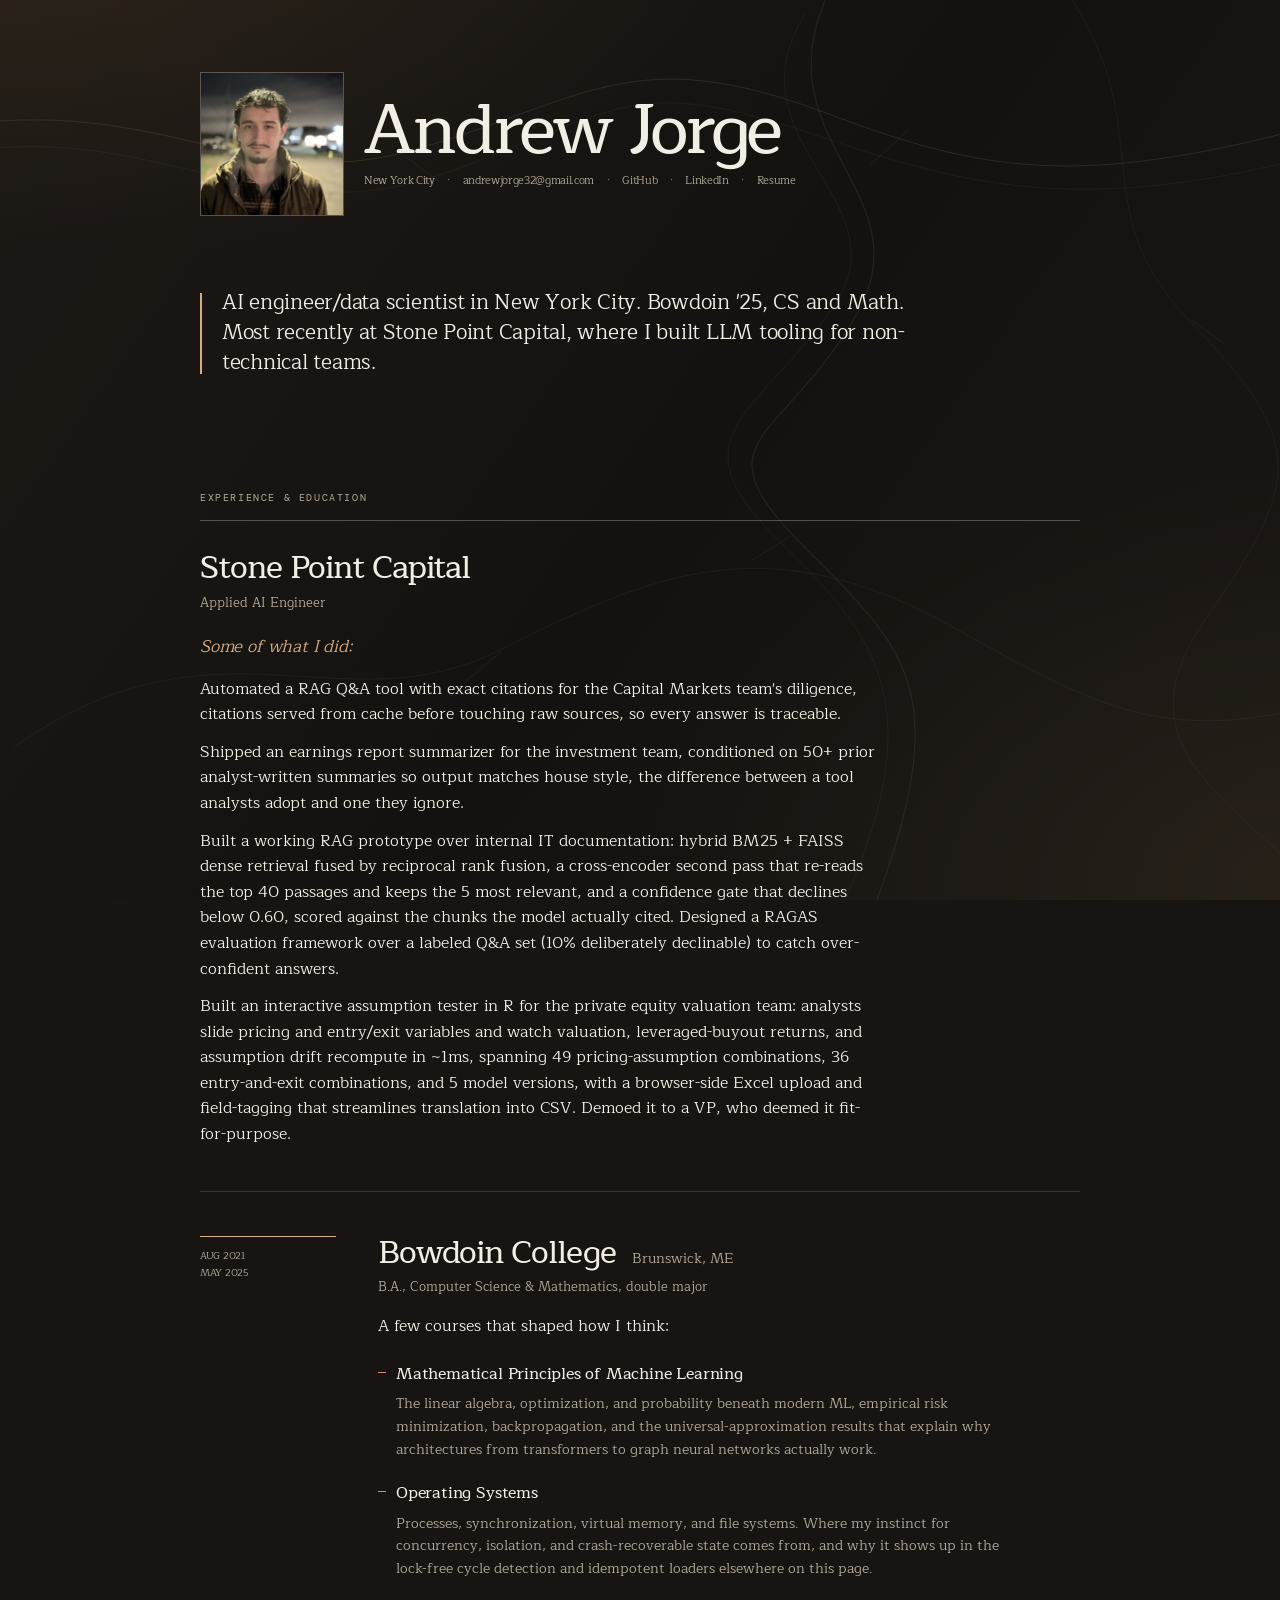
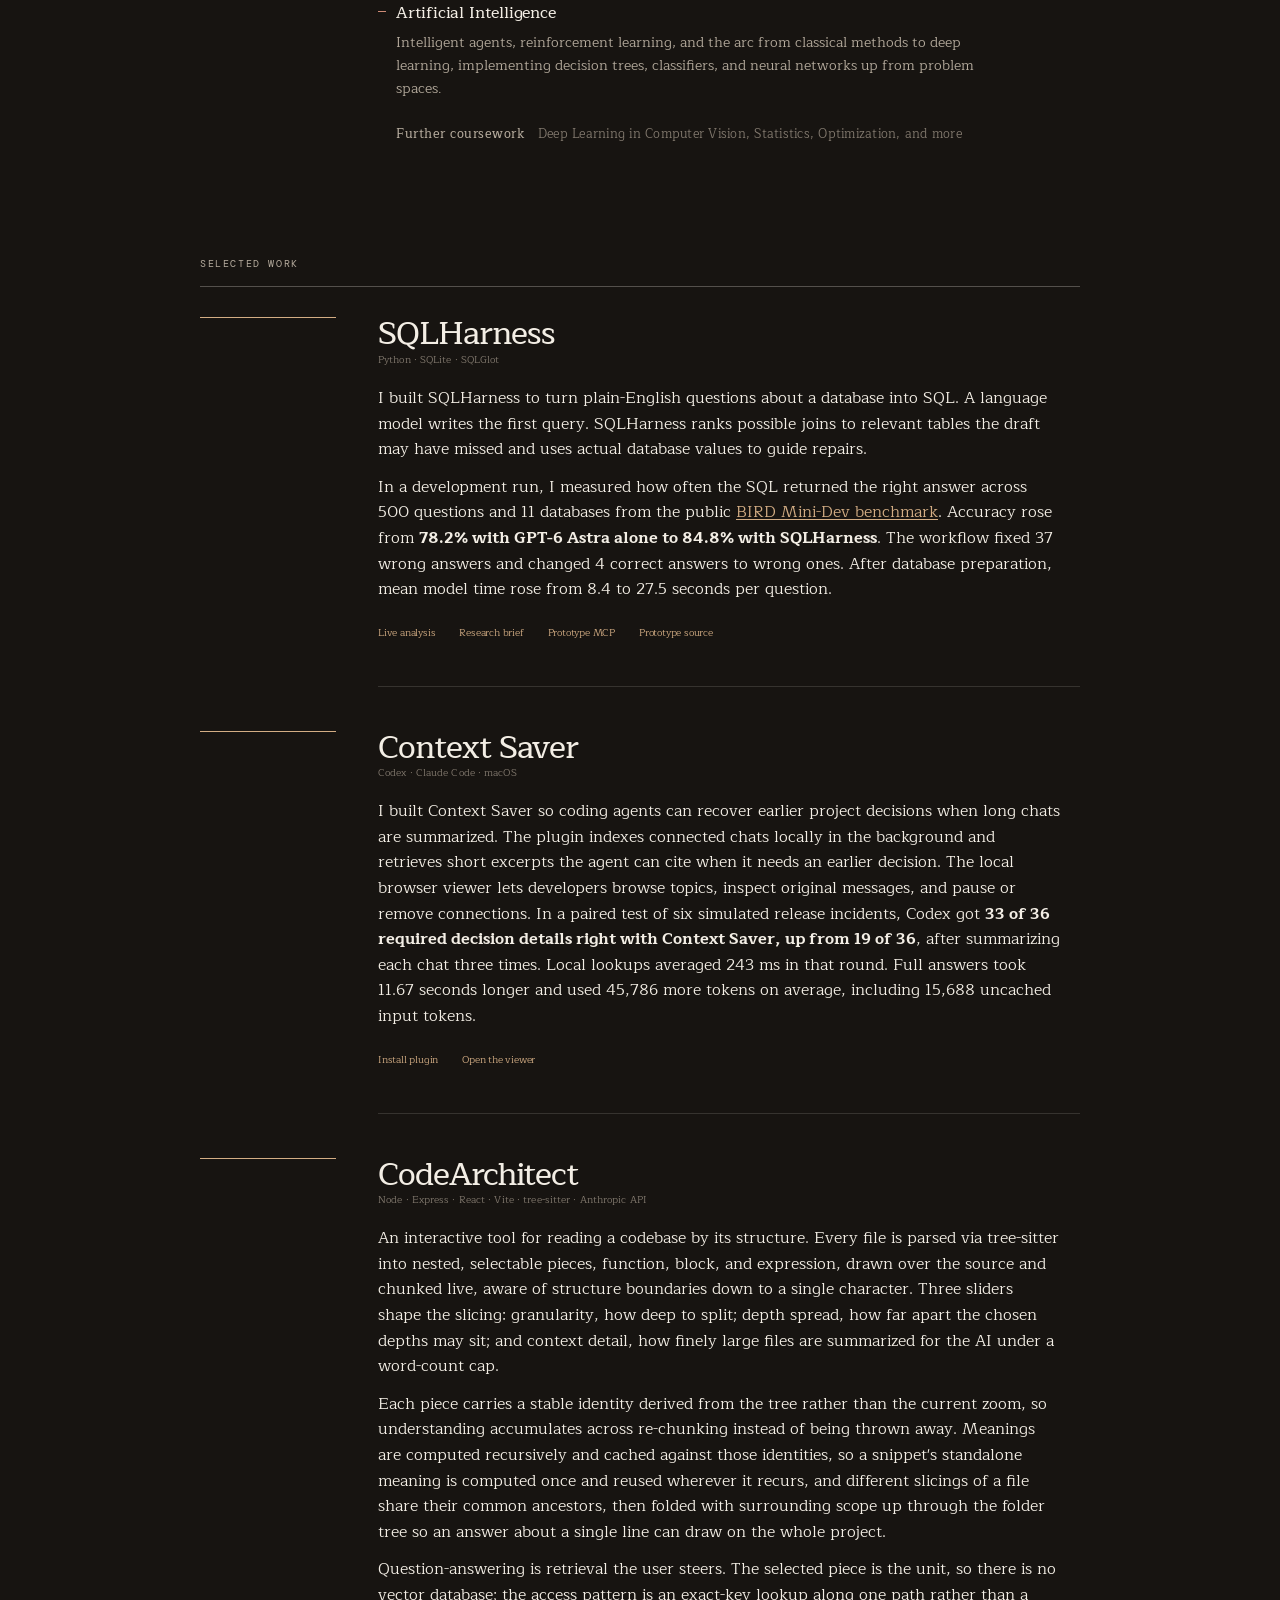
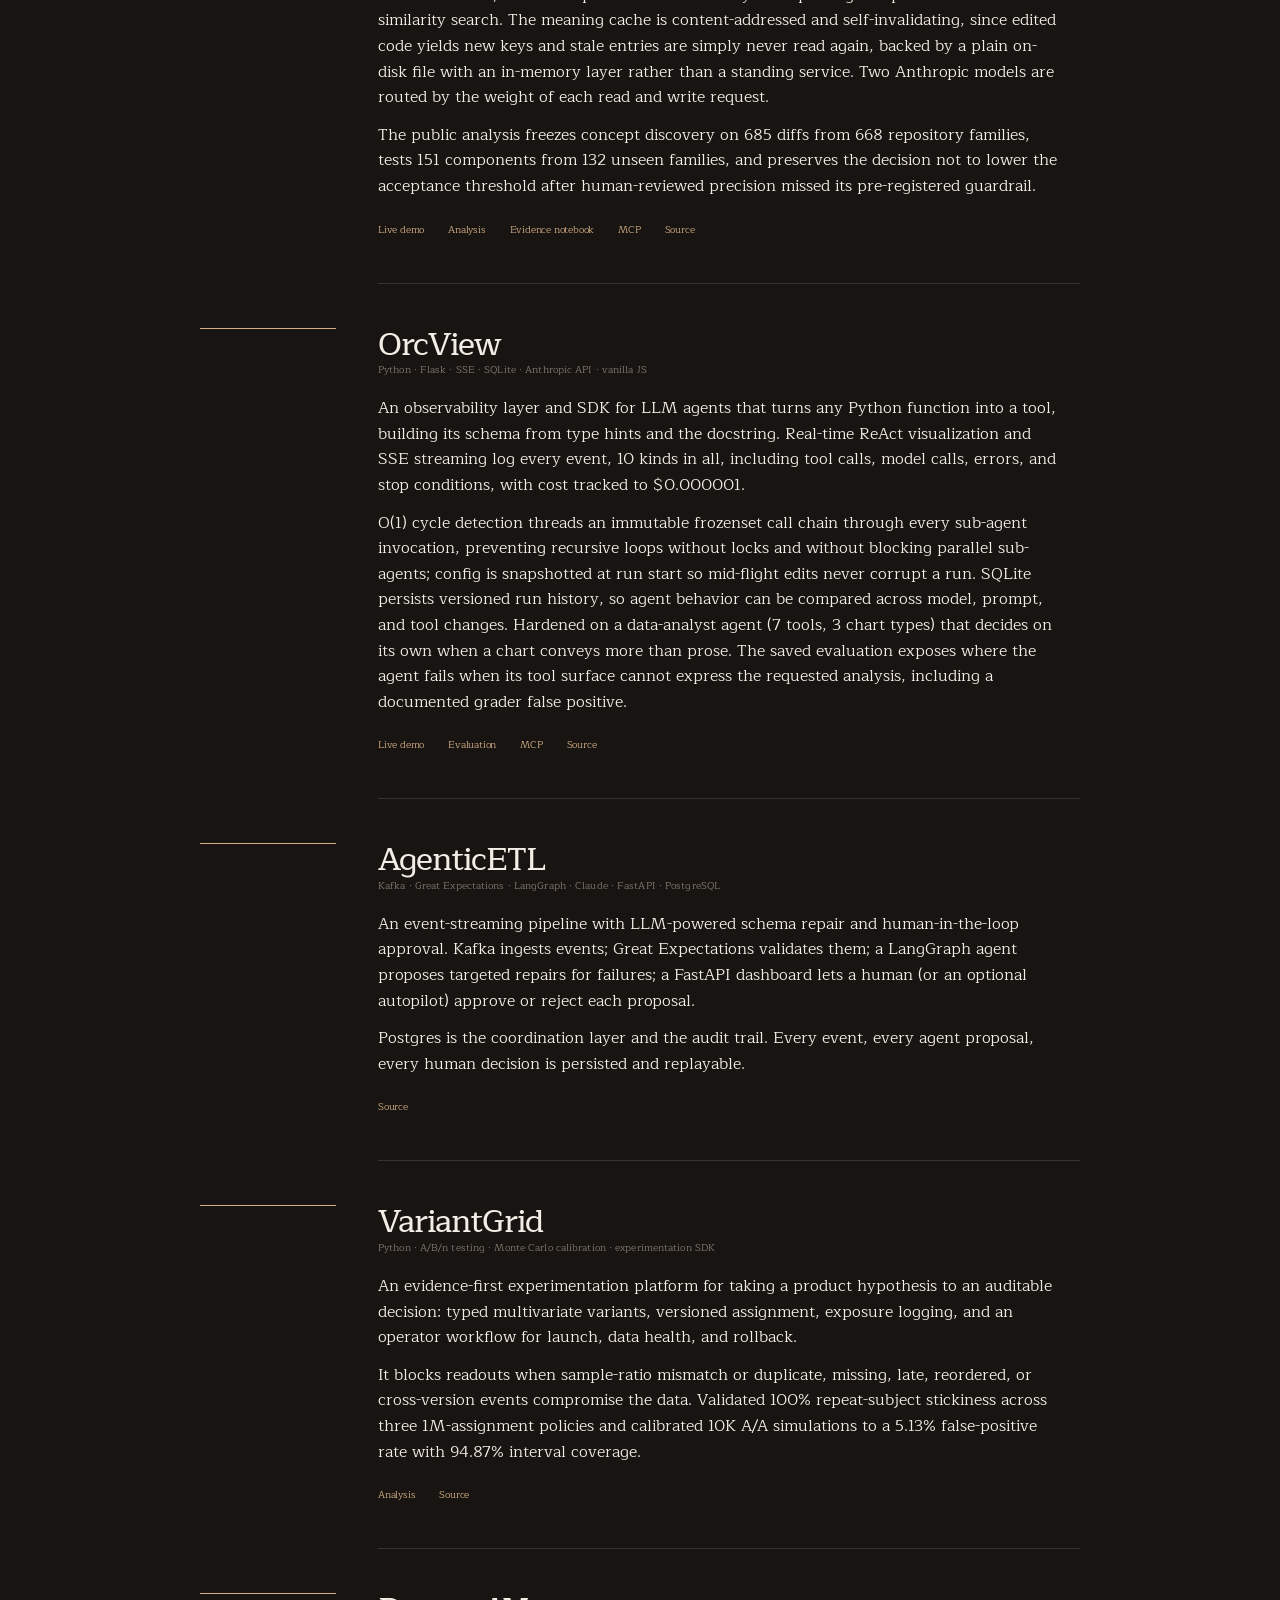
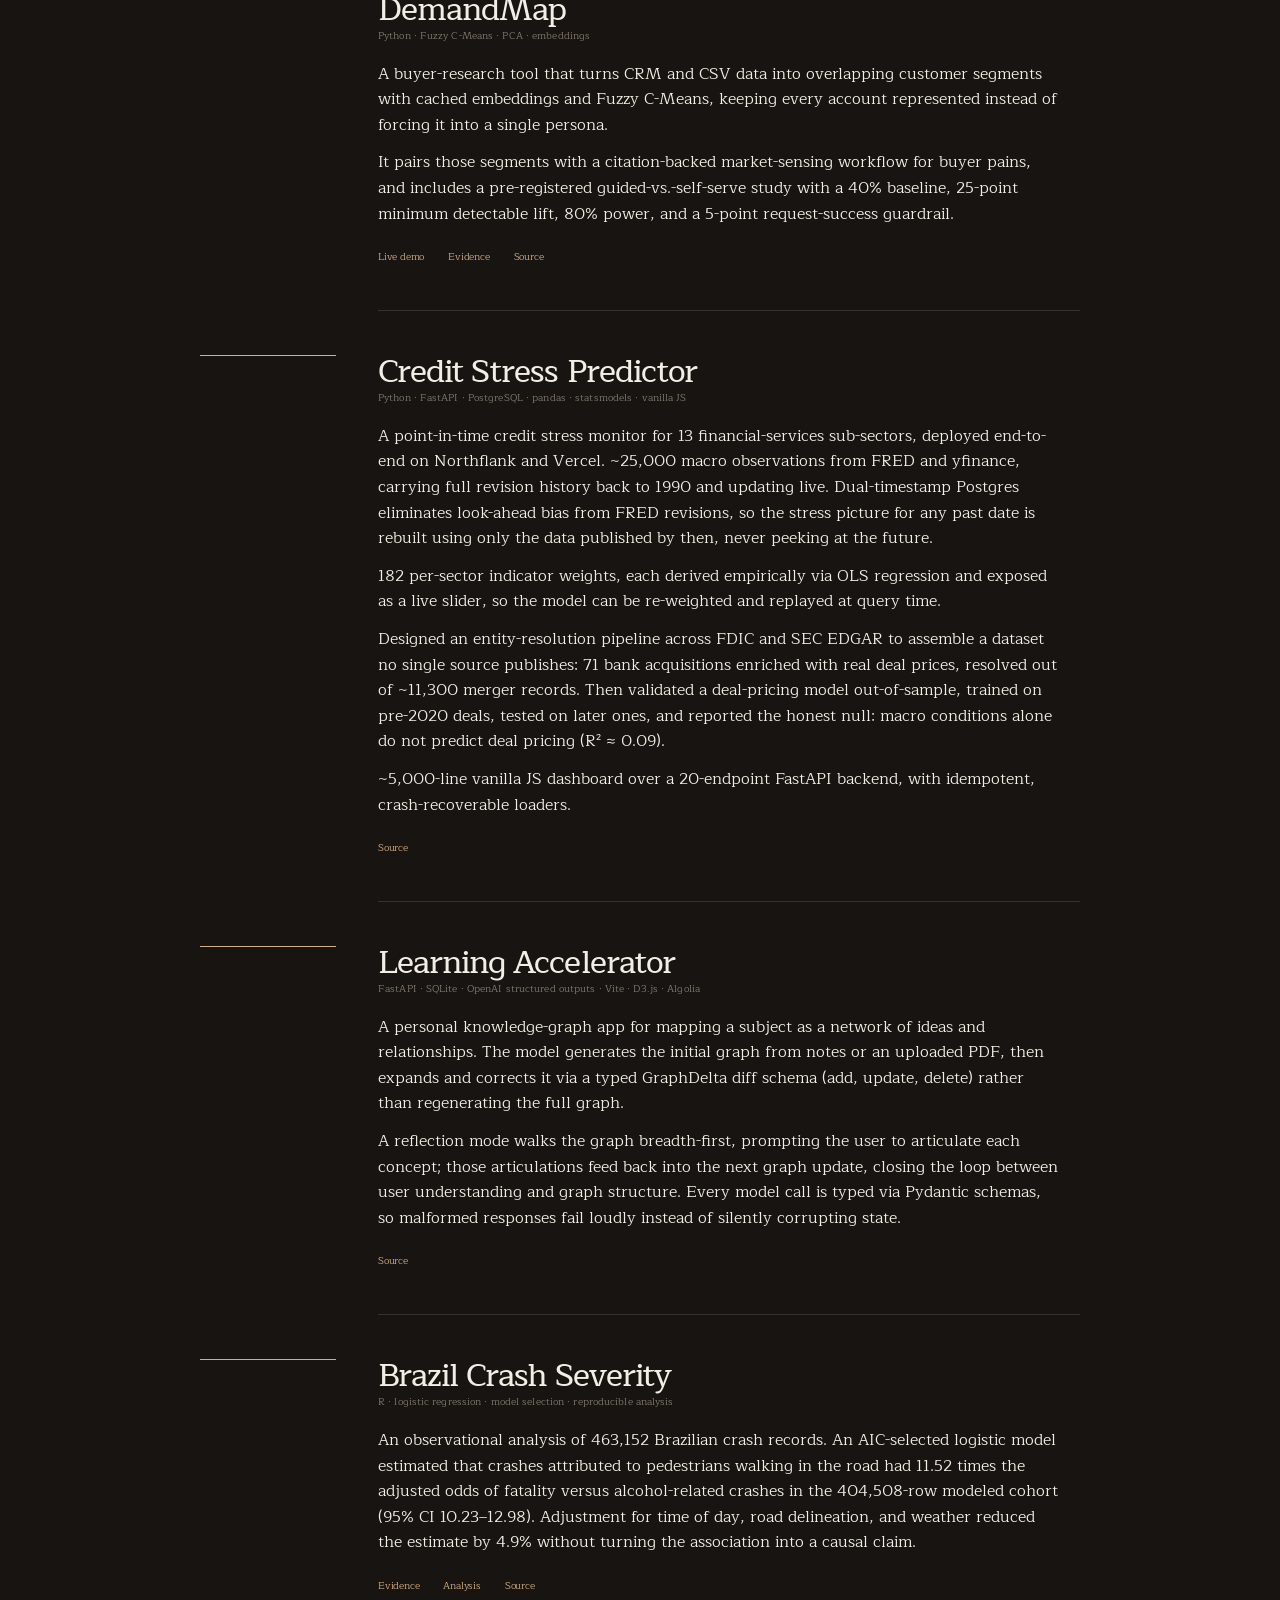
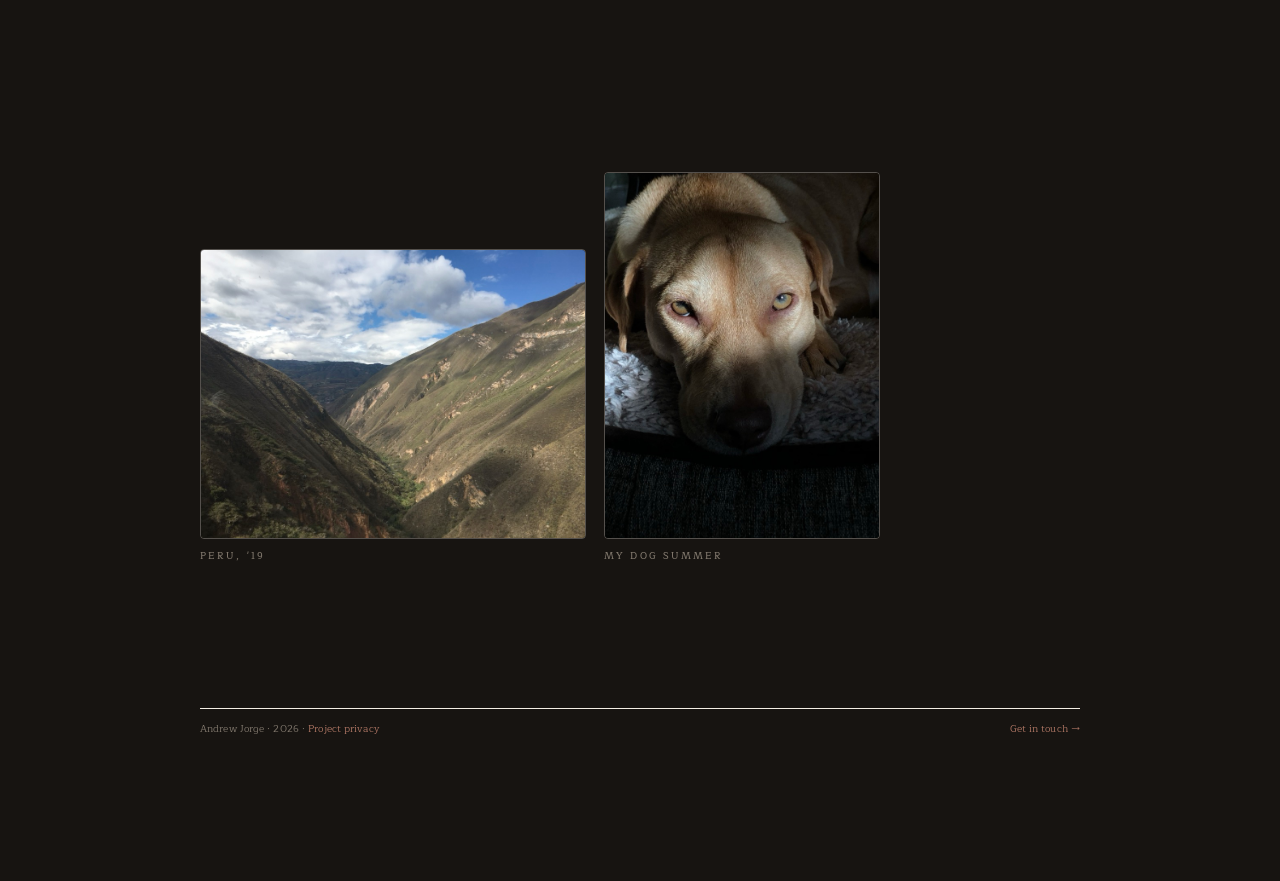
==== index.html @ 4f3e0baf "Add Context Saver to Selected Work" ====
<!DOCTYPE html>
<html lang="en">
<head>
  <meta charset="UTF-8" />
  <meta name="viewport" content="width=device-width, initial-scale=1.0" />
  <title>Andrew Jorge · Applied AI Engineer</title>
  <link rel="preconnect" href="https://fonts.googleapis.com" />
  <link rel="preconnect" href="https://fonts.gstatic.com" crossorigin />
  <link href="https://fonts.googleapis.com/css2?family=DM+Mono:wght@400;500&family=Maitree:wght@300;400;500;600&display=swap" rel="stylesheet" />
  <style>
    :root {
      --bg:         #171411;
      --surface:    rgba(255, 250, 241, 0.035);
      --fg:         #f3eee5;
      --muted:      #b5ab9d;
      --subtle:     #837a6f;
      --rule:       rgba(243, 238, 229, 0.14);
      --rule-strong:rgba(243, 238, 229, 0.28);
      --accent:     #d3ad84;
      --accent-dim: rgba(211, 173, 132, 0.16);
      --warm:       #ce8b76;
      --warm-dim:   rgba(206, 139, 118, 0.16);

      --font-sans: "Maitree", "Iowan Old Style", "Apple Garamond", Georgia, serif;
      --font-mono: "Maitree", "Iowan Old Style", "Apple Garamond", Georgia, serif;
      --font-display: "Maitree", "Iowan Old Style", "Apple Garamond", Georgia, serif;
      --font-section: "DM Mono", "SFMono-Regular", Consolas, monospace;
    }

    * { box-sizing: border-box; }
    html, body { margin: 0; padding: 0; }
    html { scroll-behavior: smooth; }
    ::selection { background: var(--accent-dim); color: var(--fg); }

    body {
      font-family: var(--font-sans);
      font-feature-settings: "cv02", "cv03", "cv04", "cv11", "ss01";
      color: var(--fg);
      background: var(--bg);
      background-image:
        radial-gradient(ellipse 82% 58% at 4% -12%, rgba(104, 78, 53, 0.24), transparent 70%),
        radial-gradient(ellipse 70% 62% at 102% 98%, rgba(75, 61, 47, 0.28), transparent 74%),
        linear-gradient(125deg, #1c1814 0%, #141210 53%, #1a1612 100%);
      background-attachment: fixed;
      line-height: 1.6;
      font-size: 16px;
      min-height: 100vh;
      isolation: isolate;
      -webkit-font-smoothing: antialiased;
      -moz-osx-font-smoothing: grayscale;
    }
    body::before {
      content: "";
      position: fixed;
      inset: 0;
      z-index: 0;
      pointer-events: none;
      opacity: 0.42;
      background-image: url("data:image/svg+xml,%3Csvg xmlns='http://www.w3.org/2000/svg' viewBox='0 0 1600 1000' preserveAspectRatio='xMidYMid slice'%3E%3Cg fill='none' stroke-linecap='round'%3E%3Cpath d='M-90 147 C171 92 271 222 462 166 S704 45 919 126 S1247 218 1698 66' stroke='%23c6aa89' stroke-width='1.1' opacity='.34'/%3E%3Cpath d='M-72 176 C153 120 289 264 490 194 S697 78 912 152 S1278 250 1692 99' stroke='%237d6b59' stroke-width='.55' opacity='.52'/%3E%3Cpath d='M932 -30 C826 152 1034 208 951 351 S772 485 892 606 S1067 769 959 1040' stroke='%23b99877' stroke-width='1.3' opacity='.27'/%3E%3Cpath d='M895 15 C805 157 1008 223 926 341 S749 483 858 593 S1048 774 925 1030' stroke='%236b5b4d' stroke-width='.6' opacity='.58'/%3E%3Cpath d='M16 830 C239 671 380 811 556 722 S858 584 1061 698 S1328 842 1620 733' stroke='%23b99877' stroke-width='.8' opacity='.26'/%3E%3Cpath d='M1171 -28 C1298 136 1196 226 1322 357 S1450 530 1342 684 S1376 888 1498 1021' stroke='%23796756' stroke-width='.65' opacity='.45'/%3E%3Cpath d='M449 173 l39 29 M1009 145 l-42 38 M878 596 l-43 27 M1324 356 l35 25 M557 724 l-41 34' stroke='%23d0b28f' stroke-width='.55' opacity='.32'/%3E%3C/g%3E%3C/svg%3E");
      background-size: cover;
      background-repeat: no-repeat;
      mix-blend-mode: screen;
    }

    main {
      max-width: 960px;
      margin: 0 auto;
      padding: 72px 40px 144px;
      position: relative;
      z-index: 1;
    }
    .col-content { min-width: 0; }

    /* ---------- header ---------- */
    header {
      margin-bottom: 72px;
      display: flex;
      align-items: center;
      gap: 20px;
    }
    .avatar {
      width: 144px;
      height: 144px;
      border-radius: 0;
      object-fit: cover;
      flex-shrink: 0;
      border: 1px solid var(--rule-strong);
      filter: saturate(0.78) sepia(0.08);
    }
    .header-content { min-width: 0; }
    header h1 {
      font-family: var(--font-display);
      font-size: clamp(48px, 7vw, 70px);
      font-weight: 500;
      letter-spacing: -0.045em;
      margin: 0 0 10px;
      line-height: 0.9;
    }
    header .meta {
      color: var(--muted);
      font-family: var(--font-mono);
      font-size: 11px;
      letter-spacing: -0.03em;
    }
    header .meta a {
      color: var(--muted);
      text-decoration: none;
      position: relative;
      padding-bottom: 1px;
      transition: color 180ms ease;
    }
    header .meta a::after {
      content: "";
      position: absolute;
      left: 0; right: 0; bottom: 0;
      height: 1px;
      background: var(--fg);
      transform: scaleX(0);
      transform-origin: left;
      transition: transform 280ms cubic-bezier(0.22, 1, 0.36, 1);
    }
    header .meta a:hover { color: var(--fg); }
    header .meta a:hover::after { transform: scaleX(1); }
    header .meta .sep {
      color: var(--subtle);
      margin: 0 10px;
    }
    header .status {
      margin-top: 15px;
      padding-top: 10px;
      border-top: 1px solid var(--rule);
      font-family: var(--font-mono);
      font-size: 10px;
      color: var(--muted);
      display: inline-flex;
      align-items: center;
      gap: 12px;
      letter-spacing: -0.02em;
    }
    .status-label {
      color: var(--accent);
      letter-spacing: 0.08em;
      text-transform: uppercase;
    }

    /* ---------- intro ---------- */
    .intro {
      margin-bottom: 104px;
      font-family: var(--font-display);
      font-size: 21px;
      font-weight: 400;
      line-height: 1.43;
      letter-spacing: -0.012em;
      color: var(--fg);
      max-width: 47ch;
      padding: 0 0 0 22px;
      position: relative;
    }
    .intro::after {
      content: "";
      position: absolute;
      left: 0;
      top: 0.25em;
      bottom: 0.2em;
      width: 2px;
      background: var(--accent);
      pointer-events: none;
    }
    .intro p { margin: 0; }

    /* ---------- sections ---------- */
    section {
      margin-top: 112px;
      position: relative;
    }
    section::before {
      display: none;
    }
    section > h2 {
      font-family: var(--font-section);
      font-size: 10px;
      font-weight: 400;
      text-transform: uppercase;
      letter-spacing: 0.16em;
      color: var(--muted);
      margin: 0 0 30px;
      padding-bottom: 14px;
      border-bottom: 1px solid var(--rule-strong);
      display: flex;
      align-items: baseline;
      gap: 10px;
    }

    /* ---------- items (2-col grid: left-margin metadata) ---------- */
    .item {
      margin-bottom: 44px;
      padding-bottom: 44px;
      display: grid;
      grid-template-columns: 136px minmax(0, 1fr);
      gap: 42px;
      align-items: start;
      position: relative;
    }
    .item:not(:last-child)::after {
      content: "";
      position: absolute;
      left: 178px;
      right: 0;
      bottom: 0;
      height: 1px;
      background: var(--rule);
    }
    .item:last-child { margin-bottom: 0; padding-bottom: 0; }
    .item-current { grid-template-columns: minmax(0, 1fr); }
    .item.item-current:not(:last-child)::after { left: 0; }
    .work-section { display: flex; flex-direction: column; }
    .work-section > h2 { order: 0; }
    .work-section > .item:nth-of-type(1) { order: 1; } /* SQLHarness */
    .work-section > .item:nth-of-type(2) { order: 2; } /* Context Saver */
    .work-section > .item:nth-of-type(3) { order: 3; } /* CodeArchitect */
    .work-section > .item:nth-of-type(5) { order: 4; } /* OrcView */
    .work-section > .item:nth-of-type(7) { order: 5; } /* AgenticETL */
    .work-section > .item:nth-of-type(8) { order: 6; } /* VariantGrid */
    .work-section > .item:nth-of-type(9) { order: 7; } /* DemandMap */
    .work-section > .item:nth-of-type(4) { order: 8; } /* Credit Stress Predictor */
    .work-section > .item:nth-of-type(6) { order: 9; } /* Learning Accelerator */
    .work-section > .item:nth-of-type(10) { order: 10; } /* Brazil Crash Severity */
    .item-meta-col {
      font-family: var(--font-mono);
      font-size: 10px;
      font-weight: 400;
      letter-spacing: -0.03em;
      text-transform: uppercase;
      color: var(--muted);
      font-variant-numeric: tabular-nums;
      padding-top: 10px;
      line-height: 1.7;
      border-top: 1px solid var(--accent);
    }
    .item-meta-col .meta-label {
      color: var(--accent);
      display: block;
      margin-top: 2px;
    }
    .item-head {
      display: flex;
      justify-content: space-between;
      align-items: baseline;
      gap: 16px;
      margin-bottom: 8px;
    }
    .item-head + .item-body { margin-top: 14px; }
    .item-title {
      font-family: var(--font-display);
      font-weight: 500;
      font-size: 32px;
      letter-spacing: -0.03em;
      line-height: 1.08;
      display: flex;
      align-items: baseline;
      gap: 16px;
    }
    .college-title { flex-wrap: wrap; }
    .college-location {
      font-family: var(--font-sans);
      font-size: 14px;
      font-weight: 400;
      letter-spacing: normal;
      color: var(--muted);
    }
    .item-num {
      font-family: var(--font-mono);
      font-size: 10px;
      font-weight: 400;
      letter-spacing: -0.03em;
      color: var(--muted);
      text-transform: uppercase;
      font-variant-numeric: tabular-nums;
      flex-shrink: 0;
      transform: translateY(-1px);
    }
    .item-title a {
      color: var(--fg);
      text-decoration: none;
      transition: color 200ms ease;
      position: relative;
    }
    .item-title a::after {
      content: " →";
      display: inline-block;
      margin-left: 4px;
      opacity: 0;
      transform: translateX(-8px);
      color: var(--accent);
      transition: opacity 260ms ease, transform 260ms ease;
    }
    .item-title a:hover { color: var(--accent); }
    .item-title a:hover::after { opacity: 1; transform: translateX(0); }
    .item:hover .item-num {
      color: var(--accent);
      transition: color 240ms ease;
    }
    .item-role {
      color: var(--muted);
      font-size: 13px;
      margin-top: 7px;
    }
    .experience-lede {
      margin: 20px 0 14px;
      color: var(--accent);
      font-family: var(--font-display);
      font-size: 17px;
      font-style: italic;
      letter-spacing: -0.01em;
    }
    .item-meta {
      color: var(--muted);
      font-family: var(--font-mono);
      font-size: 10px;
      white-space: nowrap;
      font-variant-numeric: tabular-nums;
      letter-spacing: 0.01em;
    }
    .item-stack {
      color: var(--subtle);
      font-family: var(--font-mono);
      font-size: 10px;
      margin: 0 0 18px;
      letter-spacing: 0.01em;
    }
    .item-body { margin: 0; max-width: 62ch; }
    .item-body p { margin: 12px 0; }
    .item-body p:first-child { margin-top: 0; }
    .item-body p:last-child  { margin-bottom: 0; }
    .item-body a { color: var(--accent); text-underline-offset: 0.15em; }
    .item-figures {
      margin-top: 24px;
      display: grid;
      grid-template-columns: 1fr 1fr;
      gap: 18px;
    }
    .item-figures:empty { display: none; margin: 0; }
    .item-figures.single { grid-template-columns: 1fr; }
    .item-figures figure { margin: 0; }
    .item-figures a {
      display: block;
      border: 1px solid var(--rule-strong);
      border-radius: 4px;
      overflow: hidden;
      background: var(--surface);
      transition: border-color 160ms ease, transform 160ms ease;
    }
    .item-figures a:hover {
      border-color: var(--accent);
      transform: translateY(-1px);
    }
    .item-figures img {
      display: block;
      width: 100%;
      height: auto;
    }
    .item-figures figcaption {
      margin-top: 12px;
      font-size: 9.5px;
      color: var(--subtle);
      letter-spacing: 0.22em;
      text-transform: uppercase;
      font-weight: 500;
      line-height: 1.6;
      display: flex;
      gap: 10px;
      align-items: baseline;
    }
    .item-figures figcaption .fig-num {
      color: var(--warm);
      font-variant-numeric: tabular-nums;
    }
    .item-figures figcaption .fig-sep {
      color: var(--rule-strong);
    }

    .item-links {
      margin-top: 22px;
      font-family: var(--font-mono);
      font-size: 10px;
      display: flex;
      gap: 24px;
      letter-spacing: -0.02em;
    }
    .item-links a {
      color: var(--accent);
      text-decoration: none;
      position: relative;
      padding-bottom: 2px;
    }
    .item-links a::after {
      content: "";
      position: absolute;
      left: 0; right: 0; bottom: 0;
      height: 1px;
      background: var(--accent);
      transform: scaleX(0);
      transform-origin: left;
      transition: transform 320ms cubic-bezier(0.22, 1, 0.36, 1);
    }
    .item-links a:hover::after { transform: scaleX(1); }

    /* ---------- course list (education) ---------- */
    .course-list {
      margin: 22px 0 0;
    }
    .course-list dt {
      font-family: var(--font-display);
      font-weight: 460;
      font-variation-settings: "opsz" 32;
      font-size: 16px;
      letter-spacing: -0.012em;
      color: var(--fg);
      margin-top: 20px;
      padding-left: 18px;
      position: relative;
    }
    .course-list dt:first-of-type { margin-top: 0; }
    .course-list dt::before {
      content: "";
      position: absolute;
      left: 0;
      top: 0.62em;
      width: 8px;
      height: 1px;
      background: var(--warm);
    }
    .course-list dd {
      margin: 6px 0 0 18px;
      color: var(--muted);
      font-size: 14px;
      line-height: 1.62;
      max-width: 62ch;
    }
    .course-more {
      margin: 24px 0 0 18px;
      font-size: 12.5px;
      color: var(--subtle);
      letter-spacing: 0.02em;
    }
    .course-more strong {
      color: var(--muted);
      font-weight: 500;
      letter-spacing: 0.04em;
    }

    /* ---------- footer ---------- */
    footer {
      margin-top: 144px;
      padding-top: 12px;
      border-top: 1px solid var(--fg);
      font-family: var(--font-mono);
      font-size: 10px;
      color: var(--subtle);
      display: flex;
      justify-content: space-between;
      align-items: baseline;
      letter-spacing: 0.01em;
    }
    footer a {
      color: var(--warm);
      text-decoration: none;
      transition: opacity 120ms ease;
      opacity: 0.85;
    }
    footer a:hover { opacity: 1; }

    /* ---------- quiet image treatment ---------- */
    .crosshair {
      position: relative;
    }
    .crosshair::before,
    .crosshair::after {
      content: "";
      position: absolute;
      font-family: var(--font-sans);
      display: none;
    }
    .crosshair::before { top: -14px; left: -14px; }
    .crosshair::after  { bottom: -14px; right: -14px; }

    .hairline {
      display: block;
      height: 1px;
      background: var(--rule);
      margin: 0;
      border: 0;
    }
    .hairline-short {
      width: 64px;
    }

    /* ---------- elsewhere (photo strip) ---------- */
    .elsewhere {
      margin-top: 128px;
      max-width: 680px;
    }
    .elsewhere-grid {
      display: grid;
      grid-template-columns: 1.4fr 1fr;
      gap: 18px;
      align-items: end;
    }
    .elsewhere-grid figure { margin: 0; }
    .elsewhere-grid img {
      display: block;
      width: 100%;
      height: auto;
      border: 1px solid var(--rule-strong);
      border-radius: 4px;
      filter: saturate(0.9);
      transition: filter 320ms ease;
    }
    .elsewhere-grid img:hover { filter: saturate(1.05); }
    .elsewhere-grid figure:nth-child(2) {
      margin-top: 48px;
    }
    .elsewhere-grid figcaption {
      margin-top: 10px;
      font-size: 9.5px;
      letter-spacing: 0.22em;
      text-transform: uppercase;
      color: var(--subtle);
      font-weight: 500;
    }
    @media (max-width: 760px) {
      .elsewhere-grid figure:nth-child(2) { margin-top: 0; }
    }

    @media (prefers-reduced-motion: reduce) {
      html { scroll-behavior: auto; }
      .item-title a::after,
      .item-links a::after,
      header .meta a::after { transition: none; }
    }

    /* ---------- responsive ---------- */
    @media (max-width: 760px) {
      .item { grid-template-columns: 1fr; gap: 12px; }
      .item:not(:last-child)::after { left: 0; }
      .item-meta-col { padding-top: 8px; }
    }
    @media (max-width: 600px) {
      main { padding: 56px 22px 80px; }
      header { gap: 16px; align-items: flex-start; }
      .avatar { width: 120px; height: 120px; }
      header h1 { font-size: 40px; line-height: 1.0; }
      .item-title { font-size: 22px; }
      .intro { font-size: 17px; }
      .item-head { flex-direction: column; align-items: flex-start; gap: 4px; }
      .item-meta { white-space: normal; }
      .item-figures { grid-template-columns: 1fr; }
      footer { flex-direction: column; gap: 8px; align-items: flex-start; }
    }
  </style>
</head>
<body>
  <main>
    <header>
      <img class="avatar" src="assets/profile.jpg" alt="Andrew Jorge" />
      <div class="header-content">
        <h1>Andrew Jorge</h1>
        <div class="meta">
          New York City
          <span class="sep">·</span>
          <a href="mailto:andrewjorge32@gmail.com">andrewjorge32@gmail.com</a>
          <span class="sep">·</span>
          <a href="https://github.com/ajorge2" target="_blank" rel="noopener">GitHub</a>
          <span class="sep">·</span>
          <a href="https://www.linkedin.com/in/andrew-jorge-309a99219" target="_blank" rel="noopener">LinkedIn</a>
          <span class="sep">·</span>
          <a href="https://drive.google.com/file/d/1ZcBlPYsOZ2ZRSmi2skAobJfPsjYkxqWT/view?usp=sharing" target="_blank" rel="noopener">Resume</a>
        </div>
      </div>
    </header>

    <div class="intro">
      <p>
        AI engineer/data scientist in New York City. Bowdoin '25, CS and Math. Most recently at Stone Point
        Capital, where I built LLM tooling for non-technical teams.
      </p>
    </div>

    <section>
      <h2>Experience &amp; Education</h2>

      <div class="item item-current">
        <div class="col-content">
          <div class="item-title">Stone Point Capital</div>
          <div class="item-role">Applied AI Engineer</div>
          <p class="experience-lede">Some of what I did:</p>
          <div class="item-body" style="margin-top: 16px;">
            <p>
              Automated a RAG Q&amp;A tool with exact citations for the Capital
              Markets team's diligence, citations served from cache before
              touching raw sources, so every answer is traceable.
            </p>
            <p>
              Shipped an earnings
              report summarizer for the investment team, conditioned on 50+ prior
              analyst-written summaries so output matches house style, the difference
              between a tool analysts adopt and one they ignore.
            </p>
            <p>
              Built a working RAG prototype over internal IT documentation: hybrid
              BM25 + FAISS dense retrieval fused by reciprocal rank fusion, a
              cross-encoder second pass that re-reads the top 40 passages and keeps the 5
              most relevant, and a confidence gate that declines below 0.60, scored
              against the chunks the model actually cited. Designed a RAGAS evaluation
              framework over a labeled Q&amp;A set (10% deliberately declinable) to
              catch over-confident answers.
            </p>
            <p>
              Built an interactive assumption tester in R for the private equity valuation
              team: analysts slide pricing and entry/exit variables and watch valuation,
              leveraged-buyout returns, and assumption drift recompute in ~1ms, spanning
              49 pricing-assumption combinations, 36 entry-and-exit combinations, and 5
              model versions, with a browser-side Excel upload and field-tagging that
              streamlines translation into CSV. Demoed it to a VP, who deemed it
              fit-for-purpose.
            </p>
          </div>
        </div>
      </div>

      <div class="item">
        <div class="item-meta-col">
          Aug 2021<br/>May 2025
        </div>
        <div class="col-content">
          <div class="item-title college-title">Bowdoin College <span class="college-location">Brunswick, ME</span></div>
          <div class="item-role">B.A., Computer Science &amp; Mathematics, double major</div>
          <div class="item-body" style="margin-top: 16px;">
            <p>
              A few courses that shaped how I think:
            </p>
          </div>
          <dl class="course-list">
            <dt>Mathematical Principles of Machine Learning</dt>
            <dd>
              The linear algebra, optimization, and probability beneath modern ML,
              empirical risk minimization, backpropagation, and the universal-approximation
              results that explain why architectures from transformers to graph neural
              networks actually work.
            </dd>
            <dt>Operating Systems</dt>
            <dd>
              Processes, synchronization, virtual memory, and file systems. Where my
              instinct for concurrency, isolation, and
              crash-recoverable state comes from, and why it shows up in the lock-free
              cycle detection and idempotent loaders elsewhere on this page.
            </dd>
            <dt>Artificial Intelligence</dt>
            <dd>
              Intelligent agents, reinforcement learning,
              and the arc from classical methods to deep learning, implementing decision
              trees, classifiers, and neural networks up from problem spaces.
            </dd>
          </dl>
          <p class="course-more">
            <strong>Further coursework</strong> &nbsp; Deep Learning in Computer Vision, Statistics, Optimization, and more
          </p>
        </div>
      </div>
    </section>

    <section class="work-section">
      <h2>Selected Work</h2>

      <div class="item">
        <div class="item-meta-col" aria-hidden="true"></div>
        <div class="col-content">
          <span class="item-title">
            <a href="https://andrewjorge.com/SQLHarness/" target="_blank" rel="noopener">SQLHarness</a>
          </span>
          <div class="item-stack">
            Python · SQLite · SQLGlot
          </div>
          <div class="item-body">
            <p>
              I built SQLHarness to turn plain-English questions about a database into SQL.
              A language model writes the first query. SQLHarness ranks possible joins to
              relevant tables the draft may have missed and uses actual database values to
              guide repairs.
            </p>
            <p>
              In a development run, I measured how often the SQL returned the right answer
              across 500 questions and 11 databases from the public
              <a href="https://bird-bench.github.io/">BIRD Mini-Dev benchmark</a>.
              Accuracy rose from <strong>78.2% with GPT-6 Astra alone to 84.8% with SQLHarness</strong>.
              The workflow fixed 37 wrong answers and changed 4 correct answers to wrong
              ones. After database preparation, mean model time rose from 8.4 to 27.5 seconds
              per question.
            </p>
          </div>
          <div class="item-links">
            <a href="https://andrewjorge.com/SQLHarness/" target="_blank" rel="noopener">Live analysis</a>
            <a href="https://andrewjorge.com/SQLHarness/share.html" target="_blank" rel="noopener">Research brief</a>
            <a href="https://codearchitect.andrewjorge.com/mcp/sqlharness/" target="_blank" rel="noopener">Prototype MCP</a>
            <a href="https://github.com/ajorge2/SQLHarness" target="_blank" rel="noopener">Prototype source</a>
          </div>
        </div>
      </div>

      <div class="item" id="context-saver">
        <div class="item-meta-col" aria-hidden="true"></div>
        <div class="col-content">
          <span class="item-title">
            <a href="https://github.com/ajorge2/context-saver" target="_blank" rel="noopener">Context Saver</a>
          </span>
          <div class="item-stack">
            Codex · Claude Code · macOS
          </div>
          <div class="item-body">
            <p>
              I built Context Saver so coding agents can recover earlier project decisions
              when long chats are summarized. The plugin indexes connected chats locally in
              the background and retrieves short excerpts the agent can cite when it needs
              an earlier decision. The local browser viewer lets developers browse topics,
              inspect original messages, and pause or remove connections. In a paired test
              of six simulated release incidents, Codex got <strong>33 of 36 required
              decision details right with Context Saver, up from 19 of 36</strong>, after
              summarizing each chat three times. Local lookups averaged 243 ms in that round.
              Full answers took 11.67 seconds longer and used 45,786 more tokens on average,
              including 15,688 uncached input tokens.
            </p>
          </div>
          <div class="item-links">
            <a href="https://github.com/ajorge2/context-saver#install-on-macos" target="_blank" rel="noopener">Install plugin</a>
            <a href="https://github.com/ajorge2/context-saver#open-the-viewer" target="_blank" rel="noopener">Open the viewer</a>
          </div>
        </div>
      </div>

      <div class="item">
        <div class="item-meta-col" aria-hidden="true"></div>
        <div class="col-content">
          <span class="item-title">
            <a href="https://codearchitect.andrewjorge.com/" target="_blank" rel="noopener">CodeArchitect</a>
          </span>
          <div class="item-stack">
            Node · Express · React · Vite · tree-sitter · Anthropic API
          </div>
          <div class="item-body">
            <p>
              An interactive tool for reading a codebase by its structure. Every file is
              parsed via tree-sitter into nested, selectable pieces, function, block, and
              expression, drawn over the source and chunked live, aware of structure
              boundaries down to a single character. Three sliders shape the slicing:
              granularity, how deep to split; depth spread, how far apart the chosen depths
              may sit; and context detail, how finely large files are summarized for the AI
              under a word-count cap.
            </p>
            <p>
              Each piece carries a stable identity derived from the tree rather than the
              current zoom, so understanding accumulates across re-chunking instead of being
              thrown away. Meanings are computed recursively and cached against those
              identities, so a snippet's standalone meaning is computed once and reused
              wherever it recurs, and different slicings of a file share their common
              ancestors, then folded with surrounding scope up through the folder tree so an
              answer about a single line can draw on the whole project.
            </p>
            <p>
              Question-answering is retrieval the user steers. The selected piece is the
              unit, so there is no vector database; the access pattern is an exact-key lookup
              along one path rather than a similarity search. The meaning cache is
              content-addressed and self-invalidating, since edited code yields new keys and
              stale entries are simply never read again, backed by a plain on-disk file with
              an in-memory layer rather than a standing service. Two Anthropic models are
              routed by the weight of each read and write request.
            </p>
            <p>
              The public analysis freezes concept discovery on 685 diffs from 668 repository
              families, tests 151 components from 132 unseen families, and preserves the
              decision not to lower the acceptance threshold after human-reviewed precision
              missed its pre-registered guardrail.
            </p>
          </div>
          <div class="item-links">
            <a href="https://codearchitect.andrewjorge.com/" target="_blank" rel="noopener">Live demo</a>
            <a href="https://andrewjorge.com/code-viewer-demo/" target="_blank" rel="noopener">Analysis</a>
            <a href="https://colab.research.google.com/drive/1fZfmiOZ7l35AeVMJTw1TlXOyQFkWI0gQ?usp=sharing" target="_blank" rel="noopener">Evidence notebook</a>
            <a href="https://codearchitect.andrewjorge.com/mcp/codearchitect/" target="_blank" rel="noopener">MCP</a>
            <a href="https://github.com/ajorge2/code-viewer-demo" target="_blank" rel="noopener">Source</a>
          </div>
        </div>
      </div>

      <div class="item">
        <div class="item-meta-col" aria-hidden="true"></div>
        <div class="col-content">
          <span class="item-title">
            <a href="https://github.com/ajorge2/markets-project" target="_blank" rel="noopener">Credit Stress Predictor</a>
          </span>
          <div class="item-stack">
            Python · FastAPI · PostgreSQL · pandas · statsmodels · vanilla JS
          </div>
          <div class="item-body">
            <p>
              A point-in-time credit stress monitor for 13 financial-services sub-sectors,
              deployed end-to-end on Northflank and Vercel. ~25,000 macro observations
              from FRED and yfinance, carrying full revision history back to 1990 and
              updating live. Dual-timestamp Postgres eliminates look-ahead bias from FRED
              revisions, so the stress picture for any past date is rebuilt using only the
              data published by then, never peeking at the future.
            </p>
            <p>
              182 per-sector indicator weights, each derived empirically via OLS
              regression and exposed as a live slider, so the model can be re-weighted
              and replayed at query time.
            </p>
            <p>
              Designed an entity-resolution pipeline across FDIC and SEC EDGAR to
              assemble a dataset no single source publishes: 71 bank acquisitions
              enriched with real deal prices, resolved out of ~11,300 merger records.
              Then validated a deal-pricing model out-of-sample, trained on pre-2020
              deals, tested on later ones, and reported the honest null: macro
              conditions alone do not predict deal pricing (R² ≈ 0.09).
            </p>
            <p>
              ~5,000-line vanilla JS dashboard over a 20-endpoint FastAPI backend, with
              idempotent, crash-recoverable loaders.
            </p>
          </div>
          <div class="item-links">
            <a href="https://github.com/ajorge2/markets-project" target="_blank" rel="noopener">Source</a>
          </div>
        </div>
      </div>

      <div class="item">
        <div class="item-meta-col" aria-hidden="true"></div>
        <div class="col-content">
          <span class="item-title">
            <a href="https://orcview.andrewjorge.com/" target="_blank" rel="noopener">OrcView</a>
          </span>
          <div class="item-stack">
            Python · Flask · SSE · SQLite · Anthropic API · vanilla JS
          </div>
          <div class="item-body">
            <p>
              An observability layer and SDK for LLM agents that turns any Python
              function into a tool, building its schema from type hints and the docstring.
              Real-time ReAct visualization and SSE streaming log every event, 10 kinds
              in all, including tool calls, model calls, errors, and stop conditions,
              with cost tracked to $0.000001.
            </p>
            <p>
              O(1) cycle detection threads an immutable frozenset call chain through every
              sub-agent invocation, preventing recursive loops without locks and without
              blocking parallel sub-agents; config is snapshotted at run start so mid-flight
              edits never corrupt a run. SQLite persists versioned run history, so agent
              behavior can be compared across model, prompt, and tool changes. Hardened on
              a data-analyst agent (7 tools, 3 chart types) that decides on its own when a
              chart conveys more than prose. The saved evaluation exposes where the agent
              fails when its tool surface cannot express the requested analysis, including
              a documented grader false positive.
            </p>
          </div>
          <div class="item-links">
            <a href="https://orcview.andrewjorge.com/" target="_blank" rel="noopener">Live demo</a>
            <a href="https://andrewjorge.com/agent-orchestrator/" target="_blank" rel="noopener">Evaluation</a>
            <a href="https://orcview.andrewjorge.com/mcp/orcview/" target="_blank" rel="noopener">MCP</a>
            <a href="https://github.com/ajorge2/agent-orchestrator" target="_blank" rel="noopener">Source</a>
          </div>
        </div>
      </div>

      <div class="item">
        <div class="item-meta-col" aria-hidden="true"></div>
        <div class="col-content">
          <span class="item-title">
            <a href="https://github.com/ajorge2/learning-accelerator" target="_blank" rel="noopener">Learning Accelerator</a>
          </span>
          <div class="item-stack">
            FastAPI · SQLite · OpenAI structured outputs · Vite · D3.js · Algolia
          </div>
          <div class="item-body">
            <p>
              A personal knowledge-graph app for mapping a subject as a network of ideas
              and relationships. The model generates the initial graph from notes or an
              uploaded PDF, then expands and corrects it via a typed GraphDelta diff
              schema (add, update, delete) rather than regenerating the full graph.
            </p>
            <p>
              A reflection mode walks the graph breadth-first, prompting the user to
              articulate each concept; those articulations feed back into the next
              graph update, closing the loop between user understanding and graph
              structure. Every model call is typed via Pydantic schemas, so malformed
              responses fail loudly instead of silently corrupting state.
            </p>
          </div>
          <div class="item-links">
            <a href="https://github.com/ajorge2/learning-accelerator" target="_blank" rel="noopener">Source</a>
          </div>
        </div>
      </div>

      <div class="item">
        <div class="item-meta-col" aria-hidden="true"></div>
        <div class="col-content">
          <span class="item-title">
            <a href="https://github.com/ajorge2/ETL-agent-pipeline" target="_blank" rel="noopener">AgenticETL</a>
          </span>
          <div class="item-stack">
            Kafka · Great Expectations · LangGraph · Claude · FastAPI · PostgreSQL
          </div>
          <div class="item-body">
            <p>
              An event-streaming pipeline with LLM-powered schema repair and
              human-in-the-loop approval. Kafka ingests events; Great Expectations
              validates them; a LangGraph agent proposes targeted repairs for failures;
              a FastAPI dashboard lets a human (or an optional autopilot) approve or
              reject each proposal.
            </p>
            <p>
              Postgres is the coordination layer and the audit trail. Every event,
              every agent proposal, every human decision is persisted and replayable.
            </p>
          </div>
          <div class="item-links">
            <a href="https://github.com/ajorge2/ETL-agent-pipeline" target="_blank" rel="noopener">Source</a>
          </div>
        </div>
      </div>

      <div class="item">
        <div class="item-meta-col" aria-hidden="true"></div>
        <div class="col-content">
          <span class="item-title">
            <a href="https://ajorge2.github.io/VariantGrid/" target="_blank" rel="noopener">VariantGrid</a>
          </span>
          <div class="item-stack">
            Python · A/B/n testing · Monte Carlo calibration · experimentation SDK
          </div>
          <div class="item-body">
            <p>
              An evidence-first experimentation platform for taking a product hypothesis to
              an auditable decision: typed multivariate variants, versioned assignment,
              exposure logging, and an operator workflow for launch, data health, and rollback.
            </p>
            <p>
              It blocks readouts when sample-ratio mismatch or duplicate, missing, late,
              reordered, or cross-version events compromise the data. Validated 100%
              repeat-subject stickiness across three 1M-assignment policies and calibrated
              10K A/A simulations to a 5.13% false-positive rate with 94.87% interval coverage.
            </p>
          </div>
          <div class="item-links">
            <a href="https://ajorge2.github.io/VariantGrid/" target="_blank" rel="noopener">Analysis</a>
            <a href="https://github.com/ajorge2/VariantGrid" target="_blank" rel="noopener">Source</a>
          </div>
        </div>
      </div>

      <div class="item">
        <div class="item-meta-col" aria-hidden="true"></div>
        <div class="col-content">
          <span class="item-title">
            <a href="https://demandmap.andrewjorge.com/" target="_blank" rel="noopener">DemandMap</a>
          </span>
          <div class="item-stack">
            Python · Fuzzy C-Means · PCA · embeddings
          </div>
          <div class="item-body">
            <p>
              A buyer-research tool that turns CRM and CSV data into overlapping customer
              segments with cached embeddings and Fuzzy C-Means, keeping every account
              represented instead of forcing it into a single persona.
            </p>
            <p>
              It pairs those segments with a citation-backed market-sensing workflow for
              buyer pains, and includes a pre-registered guided-vs.-self-serve study with
              a 40% baseline, 25-point minimum detectable lift, 80% power, and a 5-point
              request-success guardrail.
            </p>
          </div>
          <div class="item-links">
            <a href="https://demandmap.andrewjorge.com/" target="_blank" rel="noopener">Live demo</a>
            <a href="https://andrewjorge.com/DemandMap/" target="_blank" rel="noopener">Evidence</a>
            <a href="https://github.com/ajorge2/DemandMap" target="_blank" rel="noopener">Source</a>
          </div>
        </div>
      </div>

      <div class="item">
        <div class="item-meta-col" aria-hidden="true"></div>
        <div class="col-content">
          <span class="item-title">
            <a href="https://ajorge2.github.io/Brazil-Crash-Severity/" target="_blank" rel="noopener">Brazil Crash Severity</a>
          </span>
          <div class="item-stack">
            R · logistic regression · model selection · reproducible analysis
          </div>
          <div class="item-body">
            <p>
              An observational analysis of 463,152 Brazilian crash records. An AIC-selected
              logistic model estimated that crashes attributed to pedestrians walking in the
              road had 11.52 times the adjusted odds of fatality versus alcohol-related crashes
              in the 404,508-row modeled cohort (95% CI 10.23–12.98). Adjustment for time of
              day, road delineation, and weather reduced the estimate by 4.9% without turning
              the association into a causal claim.
            </p>
          </div>
          <div class="item-links">
            <a href="https://ajorge2.github.io/Brazil-Crash-Severity/" target="_blank" rel="noopener">Evidence</a>
            <a href="https://drive.google.com/file/d/1exY5tN2l0TV_9OV7DZrnbtxiyDNvjkkR/view?usp=sharing" target="_blank" rel="noopener">Analysis</a>
            <a href="https://github.com/ajorge2/Brazil-Crash-Severity" target="_blank" rel="noopener">Source</a>
          </div>
        </div>
      </div>
    </section>

    <div class="elsewhere">
      <div class="elsewhere-grid">
        <figure class="crosshair">
          <img src="assets/img-8385.jpg" alt="" onerror="this.parentElement.remove();" />
          <figcaption>Peru, '19</figcaption>
        </figure>
        <figure class="crosshair">
          <img src="assets/img-0169.jpg" alt="" onerror="this.parentElement.remove();" />
          <figcaption>My dog Summer</figcaption>
        </figure>
      </div>
    </div>

    <footer>
      <span>Andrew Jorge · 2026 · <a href="/privacy.html">Project privacy</a></span>
      <a href="mailto:andrewjorge32@gmail.com">Get in touch →</a>
    </footer>
  </main>

</body>
</html>
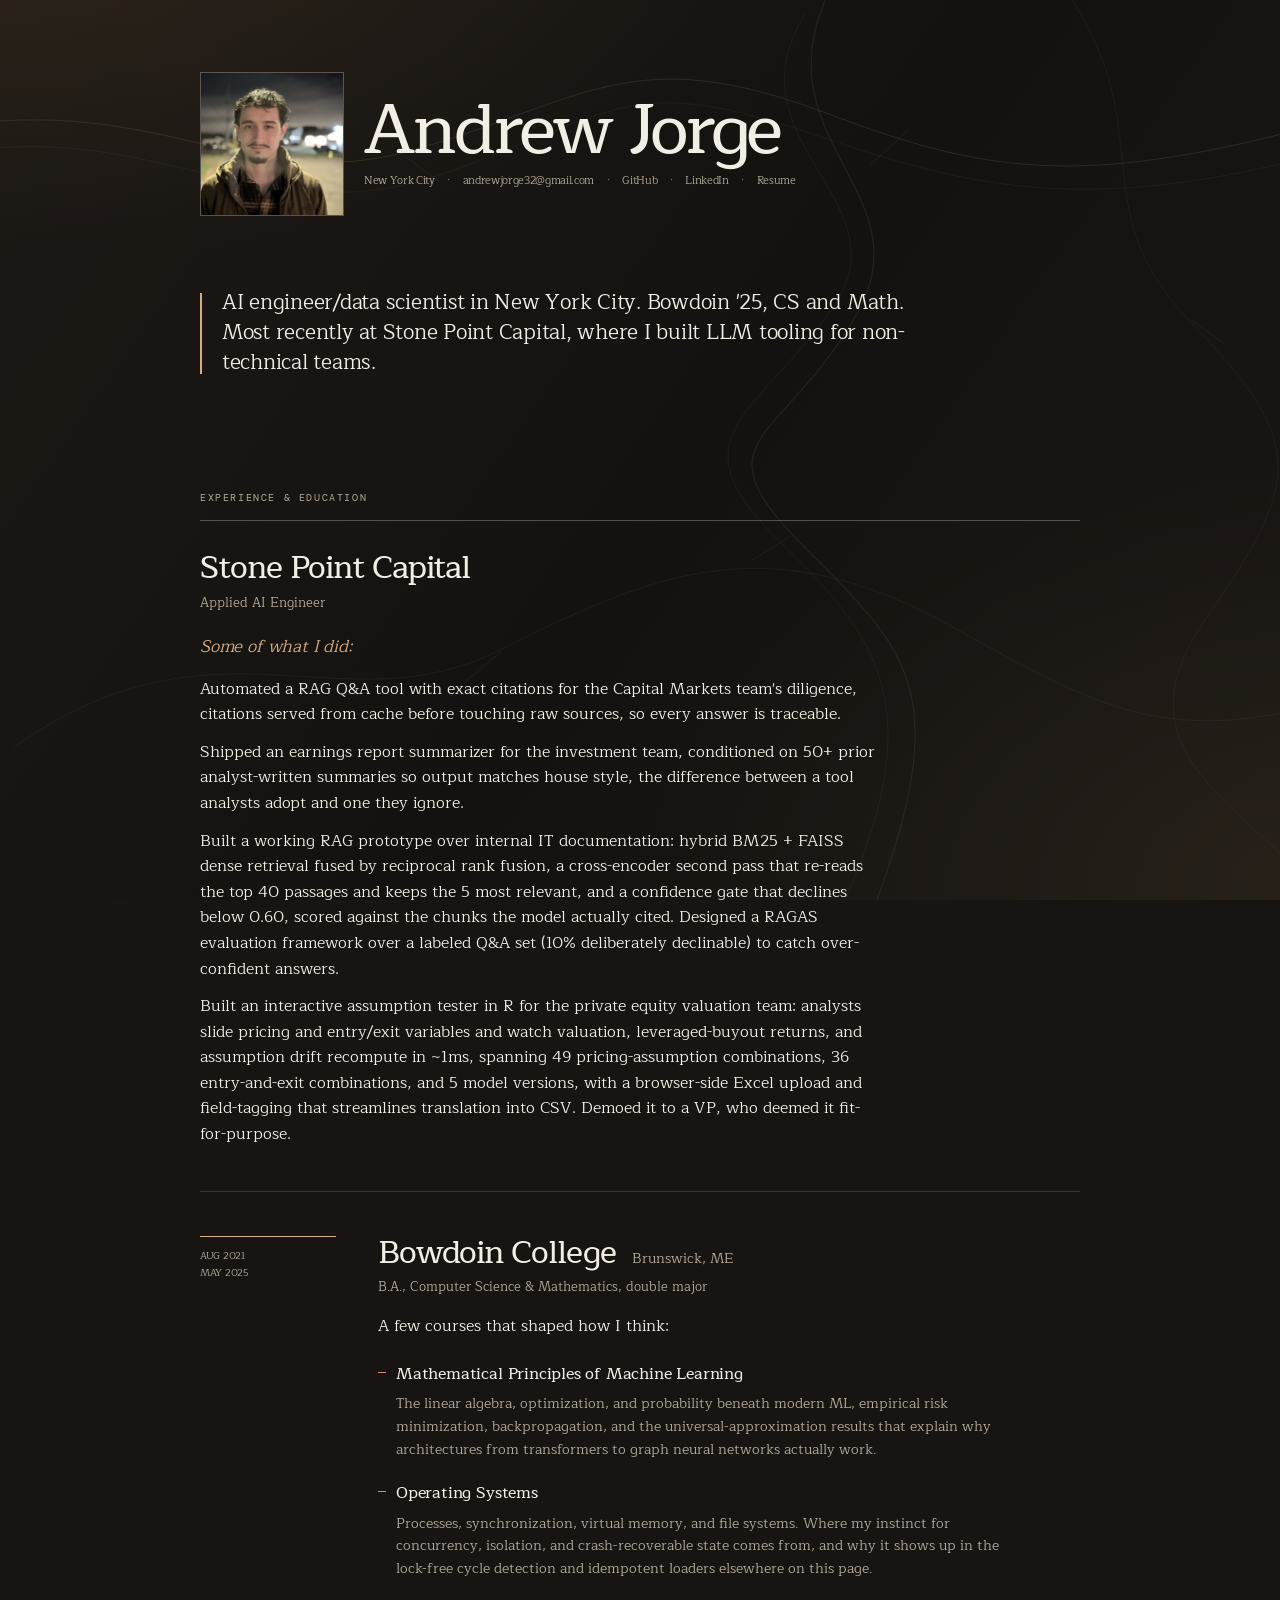
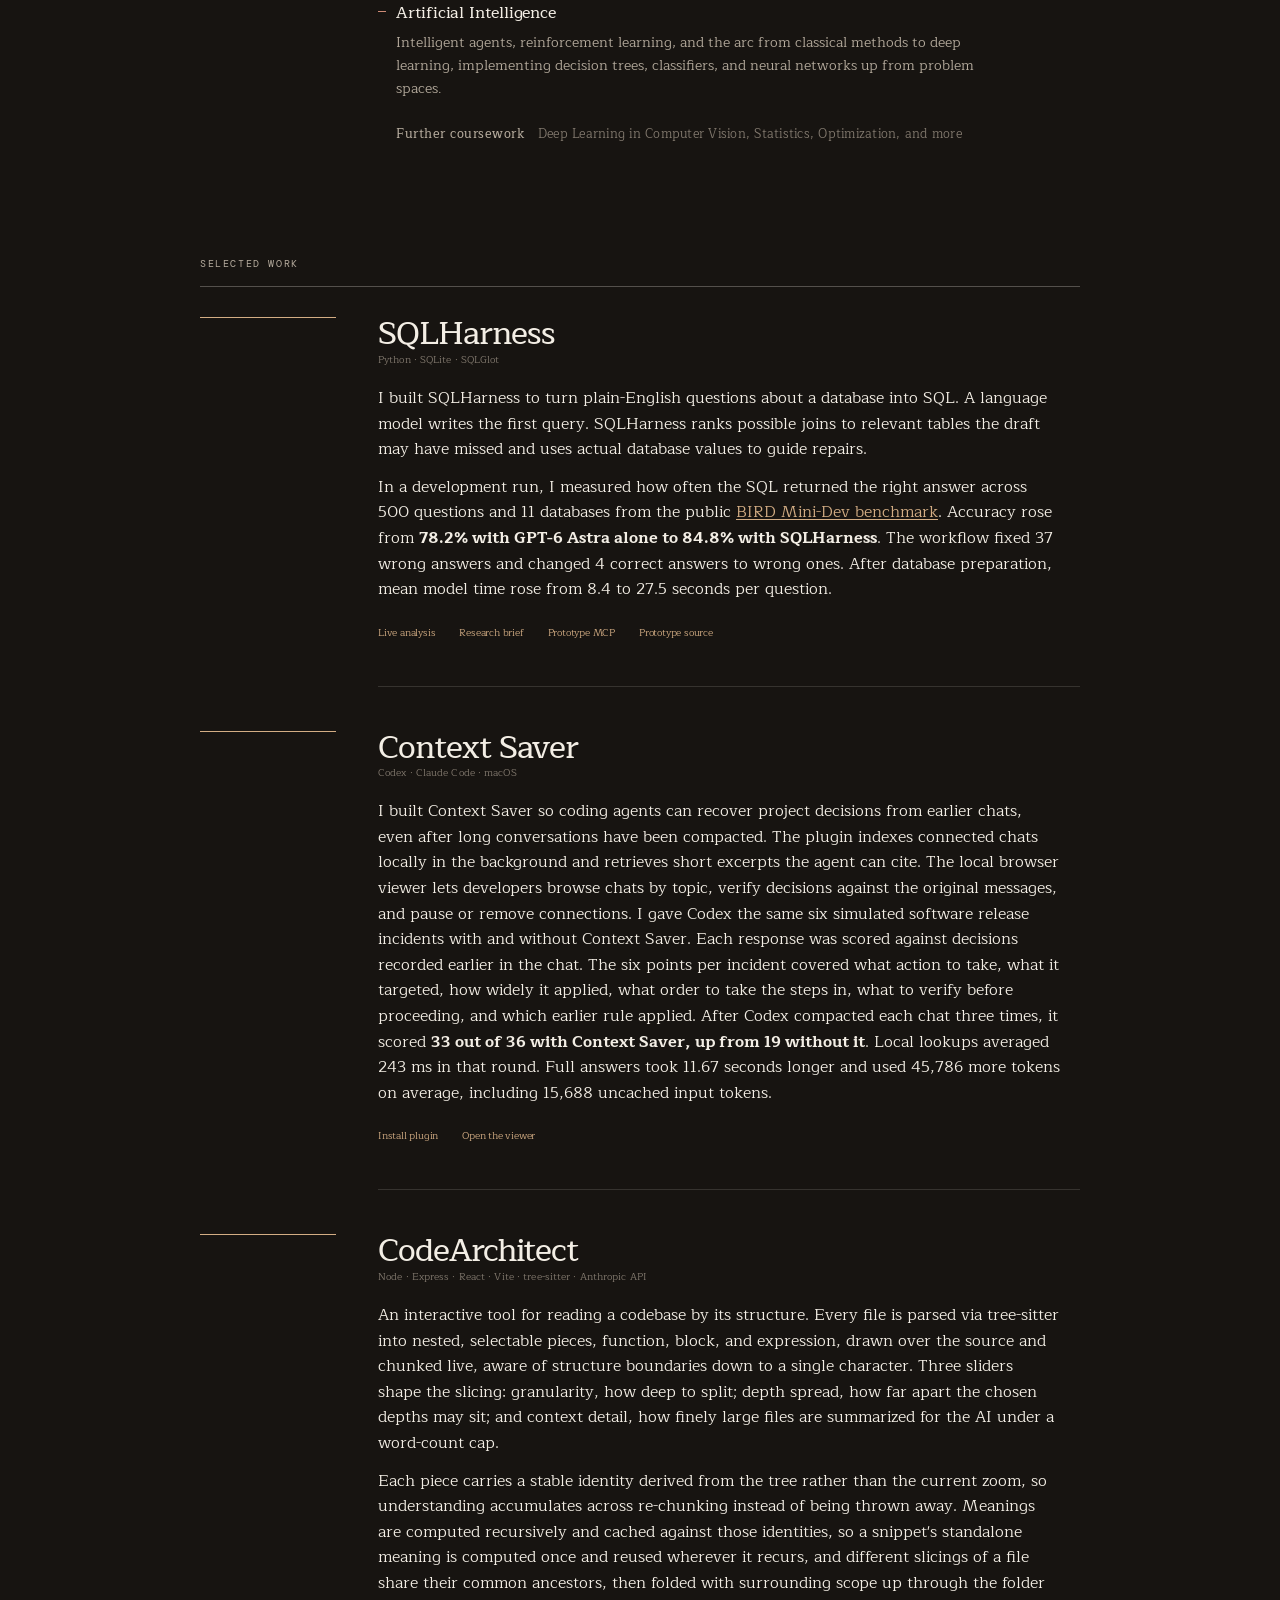
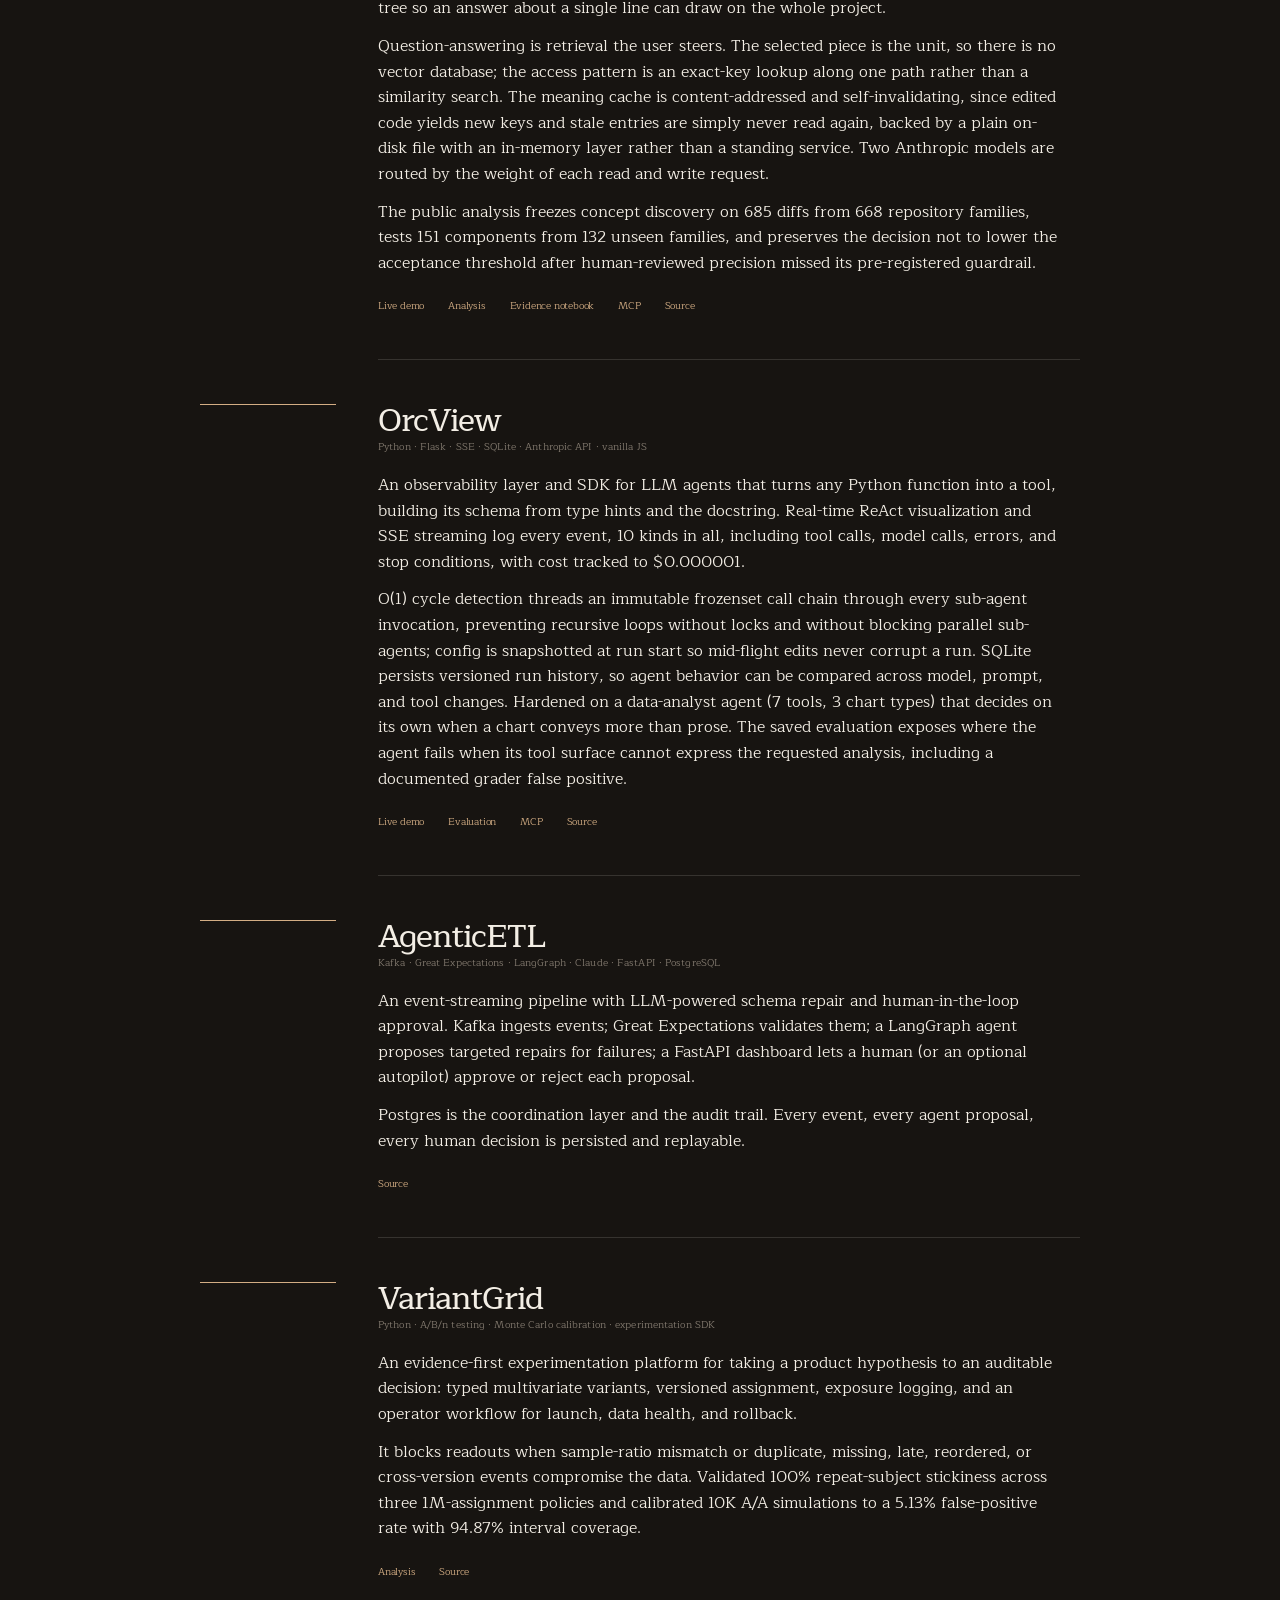
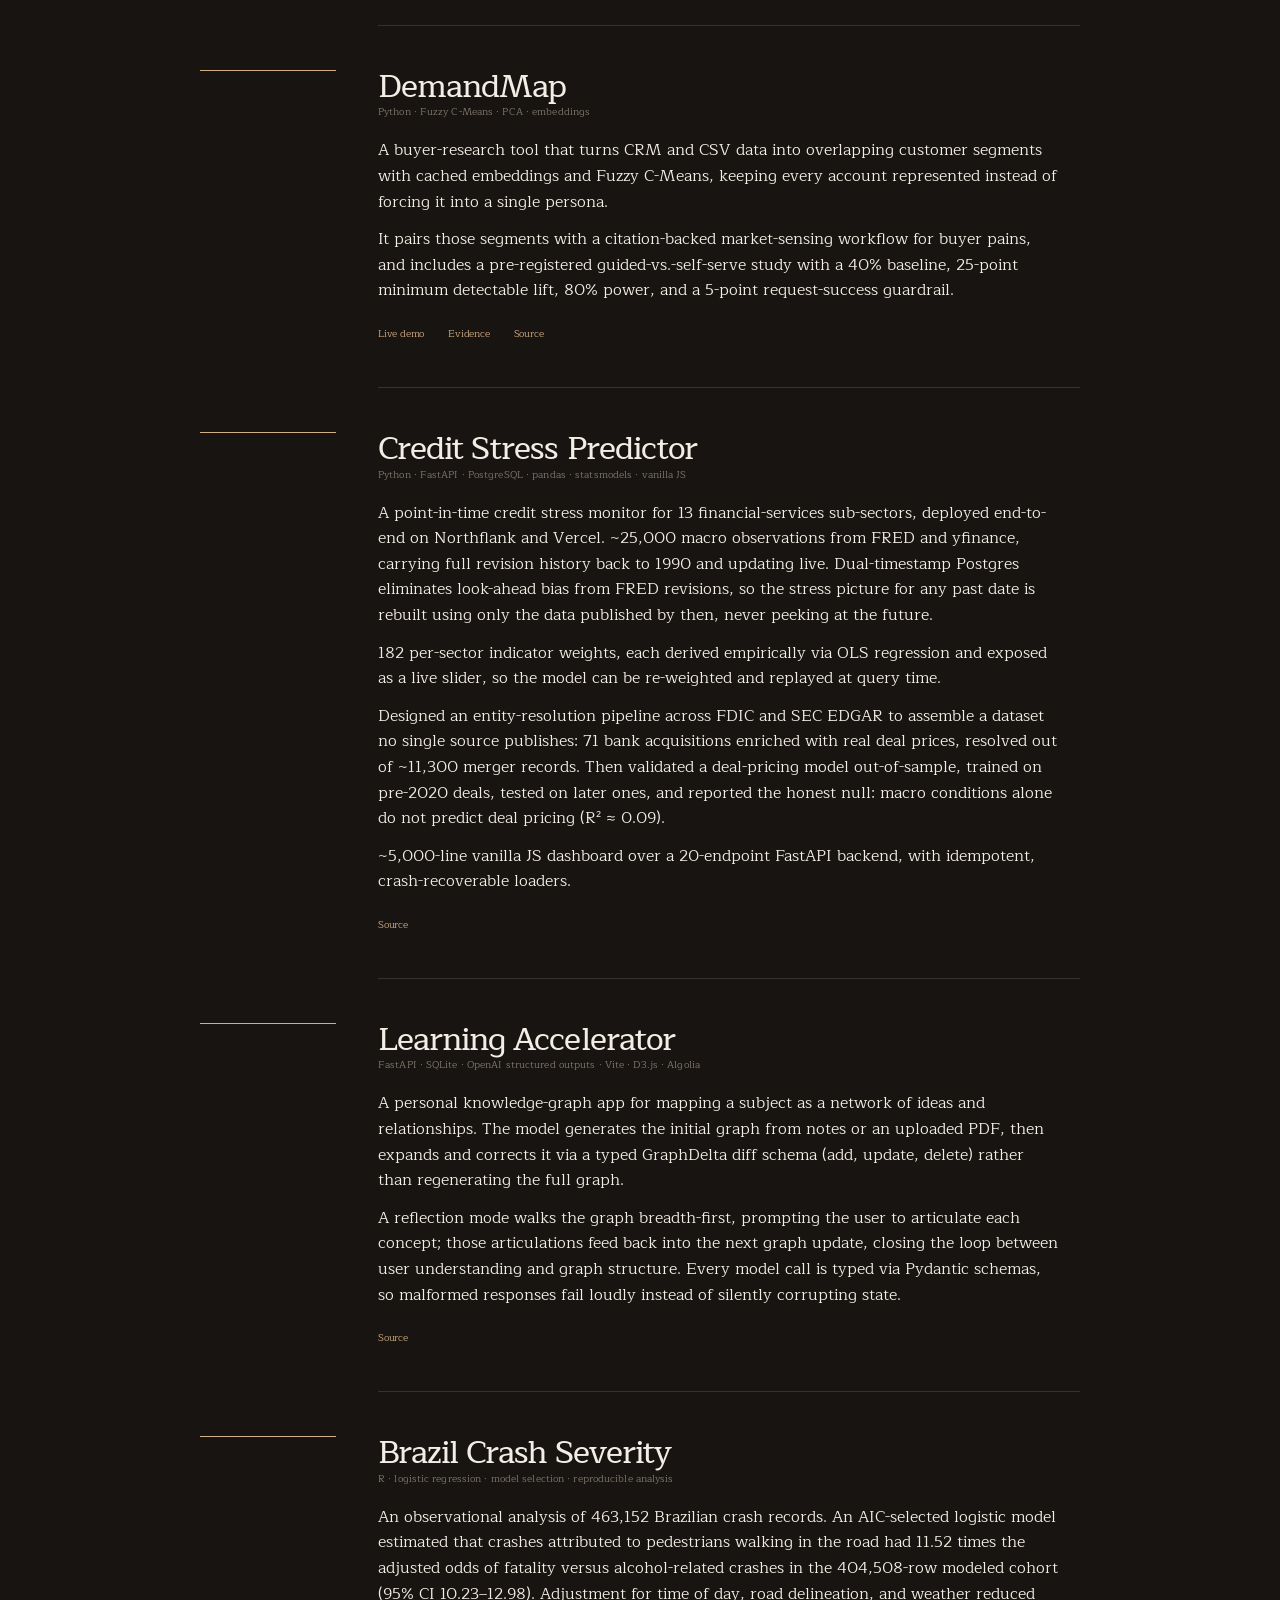
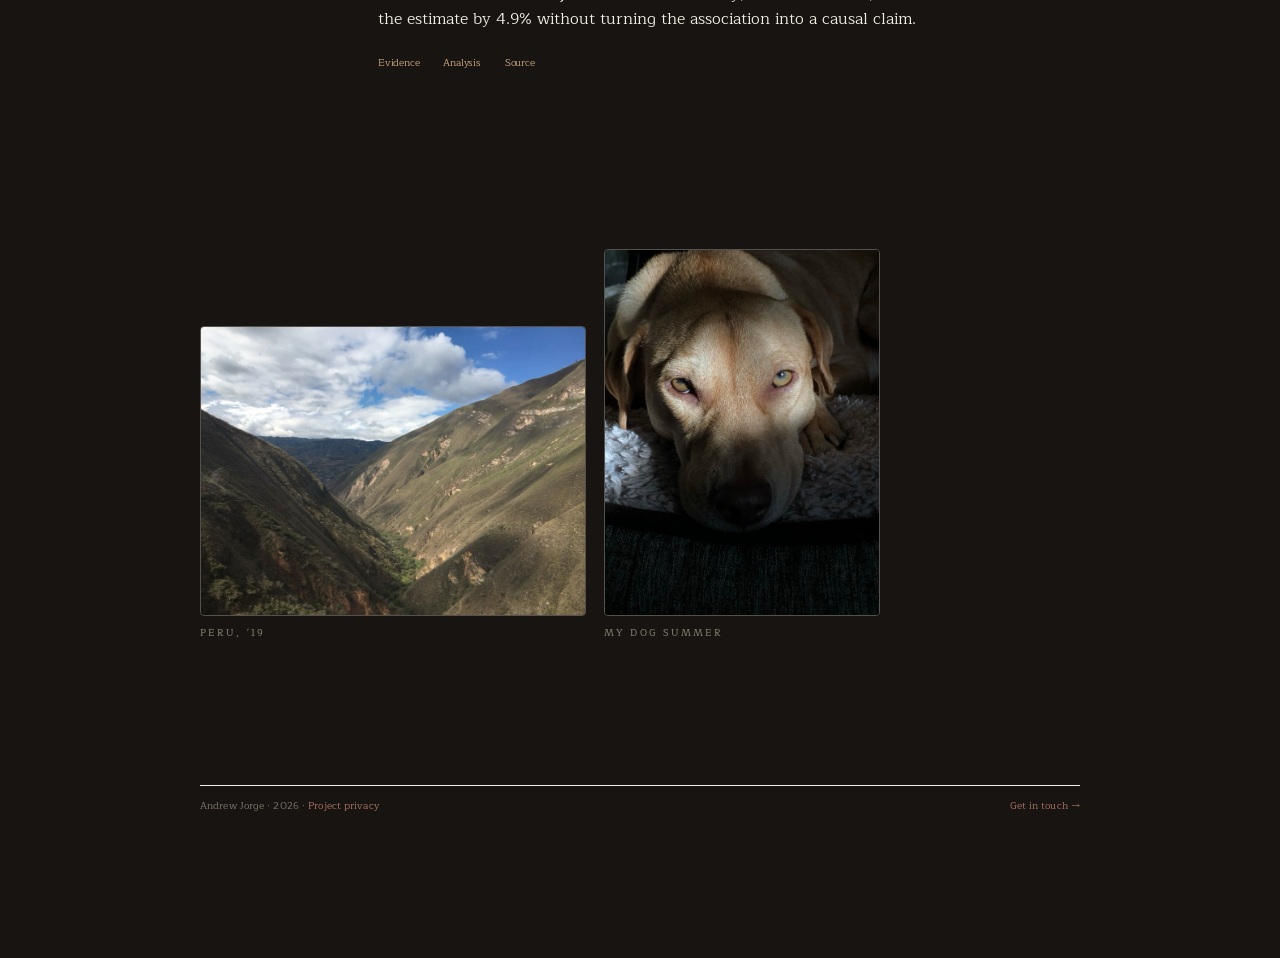
==== commit fed76654: "Explain the Context Saver benchmark" ====
--- a/index.html
+++ b/index.html
@@ -718,16 +718,19 @@
           </div>
           <div class="item-body">
             <p>
-              I built Context Saver so coding agents can recover earlier project decisions
-              when long chats are summarized. The plugin indexes connected chats locally in
-              the background and retrieves short excerpts the agent can cite when it needs
-              an earlier decision. The local browser viewer lets developers browse topics,
-              inspect original messages, and pause or remove connections. In a paired test
-              of six simulated release incidents, Codex got <strong>33 of 36 required
-              decision details right with Context Saver, up from 19 of 36</strong>, after
-              summarizing each chat three times. Local lookups averaged 243 ms in that round.
-              Full answers took 11.67 seconds longer and used 45,786 more tokens on average,
-              including 15,688 uncached input tokens.
+              I built Context Saver so coding agents can recover project decisions from earlier
+              chats, even after long conversations have been compacted. The plugin indexes
+              connected chats locally in the background and retrieves short excerpts the agent
+              can cite. The local browser viewer lets developers browse chats by topic, verify
+              decisions against the original messages, and pause or remove connections. I gave
+              Codex the same six simulated software release incidents with and without Context
+              Saver. Each response was scored against decisions recorded earlier in the chat.
+              The six points per incident covered what action to take, what it targeted, how
+              widely it applied, what order to take the steps in, what to verify before proceeding,
+              and which earlier rule applied. After Codex compacted each chat three times, it
+              scored <strong>33 out of 36 with Context Saver, up from 19 without it</strong>.
+              Local lookups averaged 243 ms in that round. Full answers took 11.67 seconds longer
+              and used 45,786 more tokens on average, including 15,688 uncached input tokens.
             </p>
           </div>
           <div class="item-links">
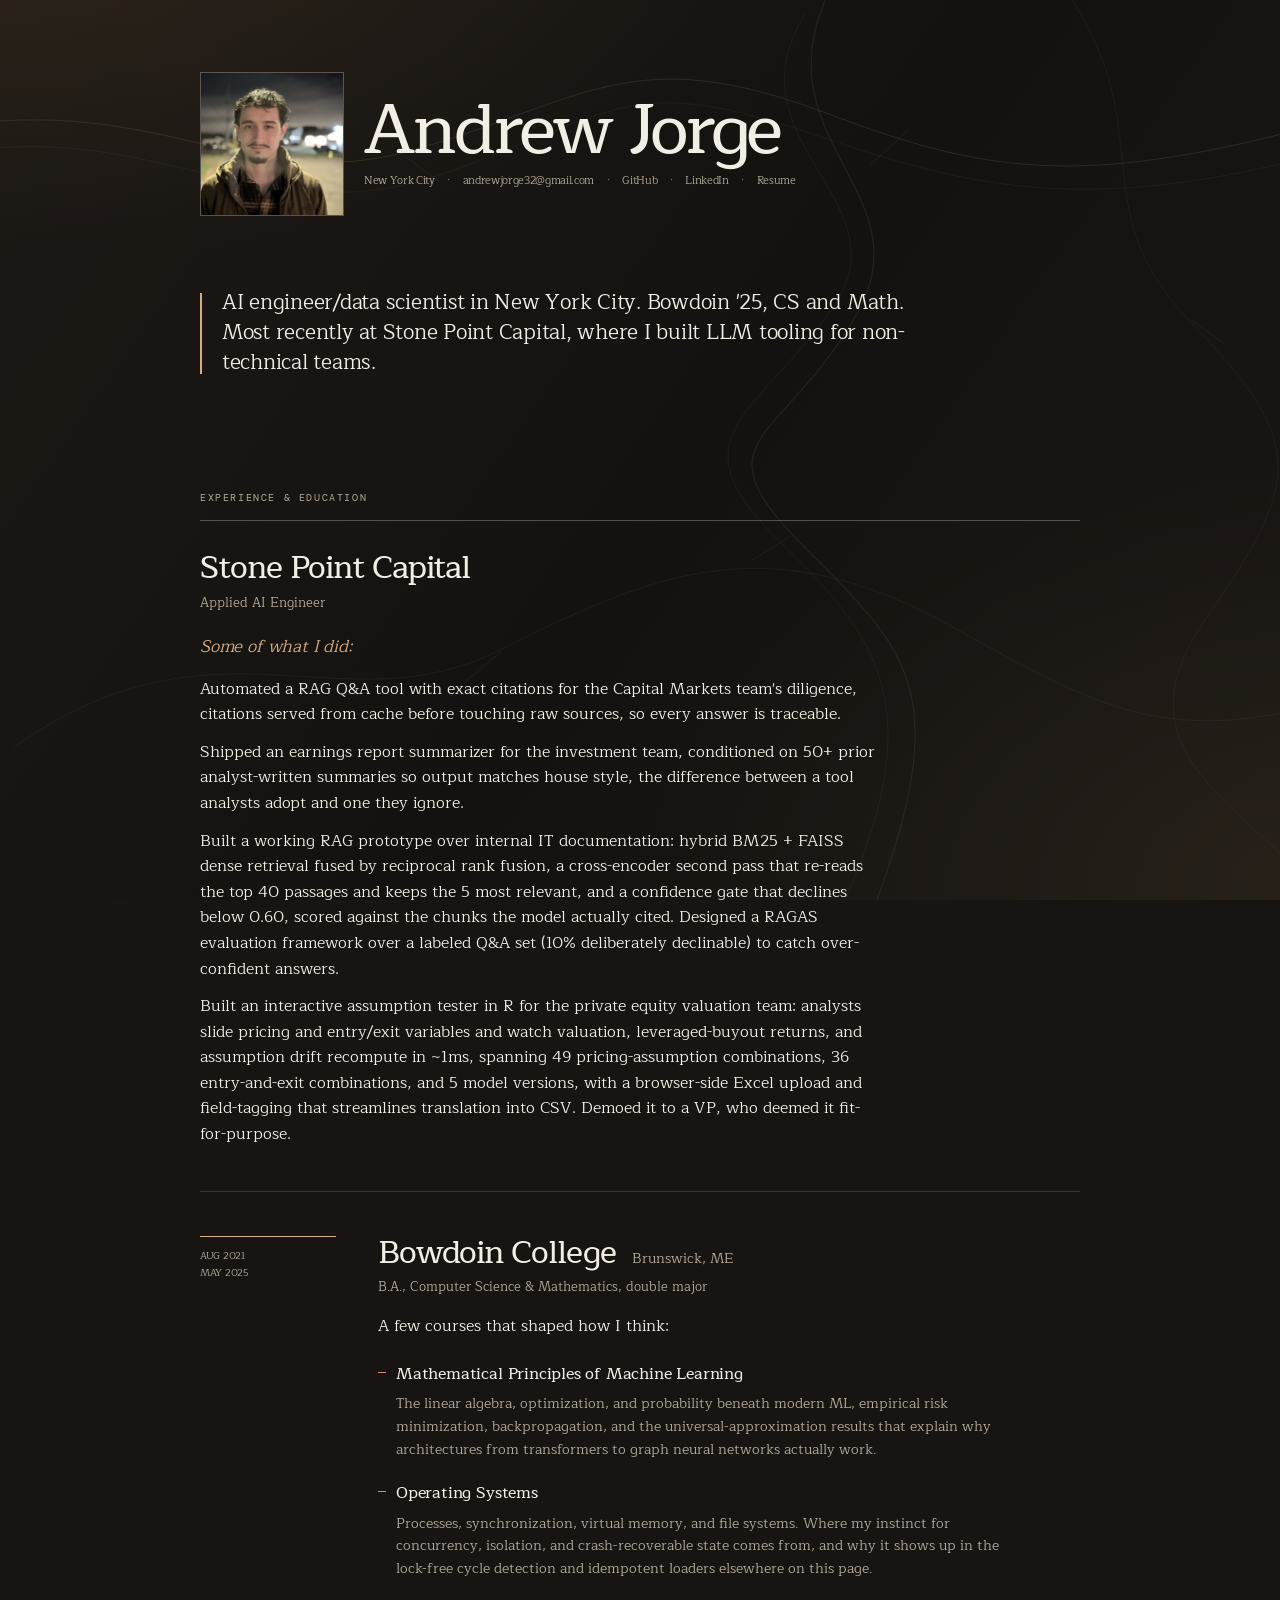
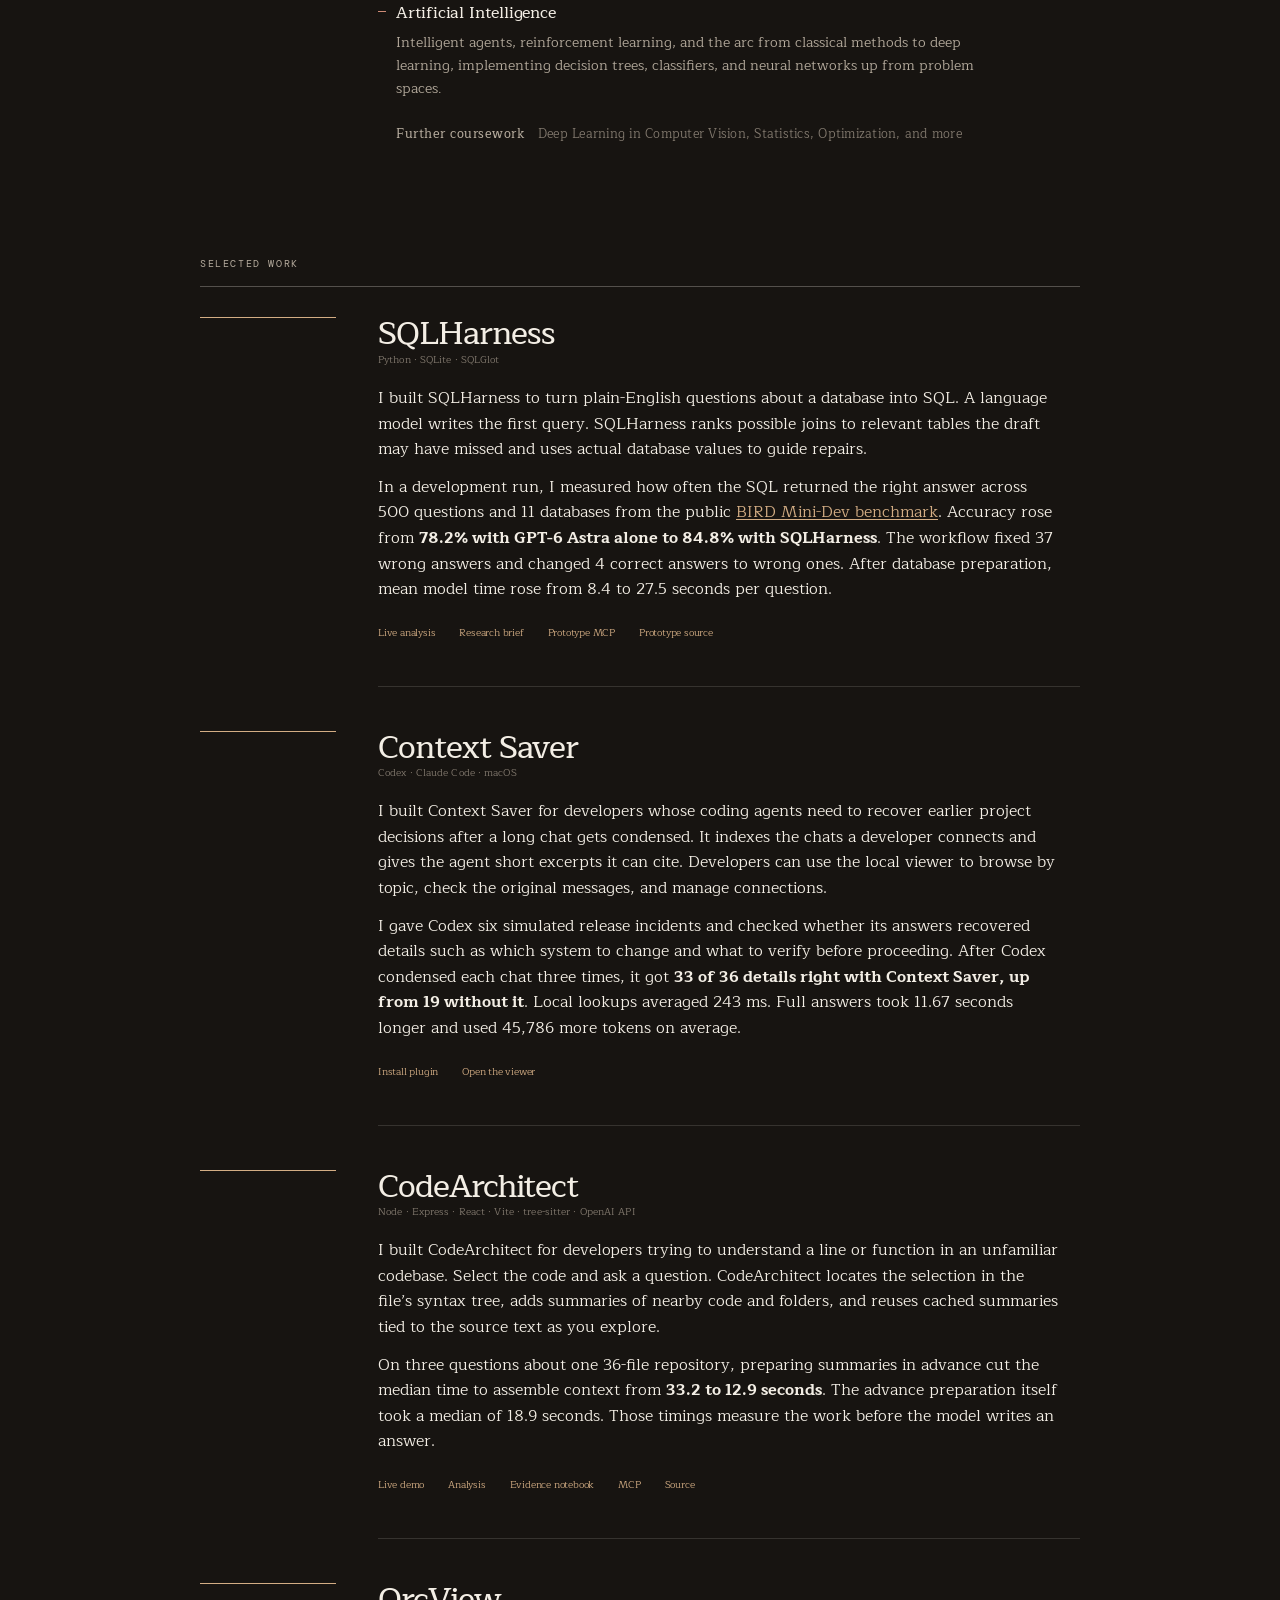
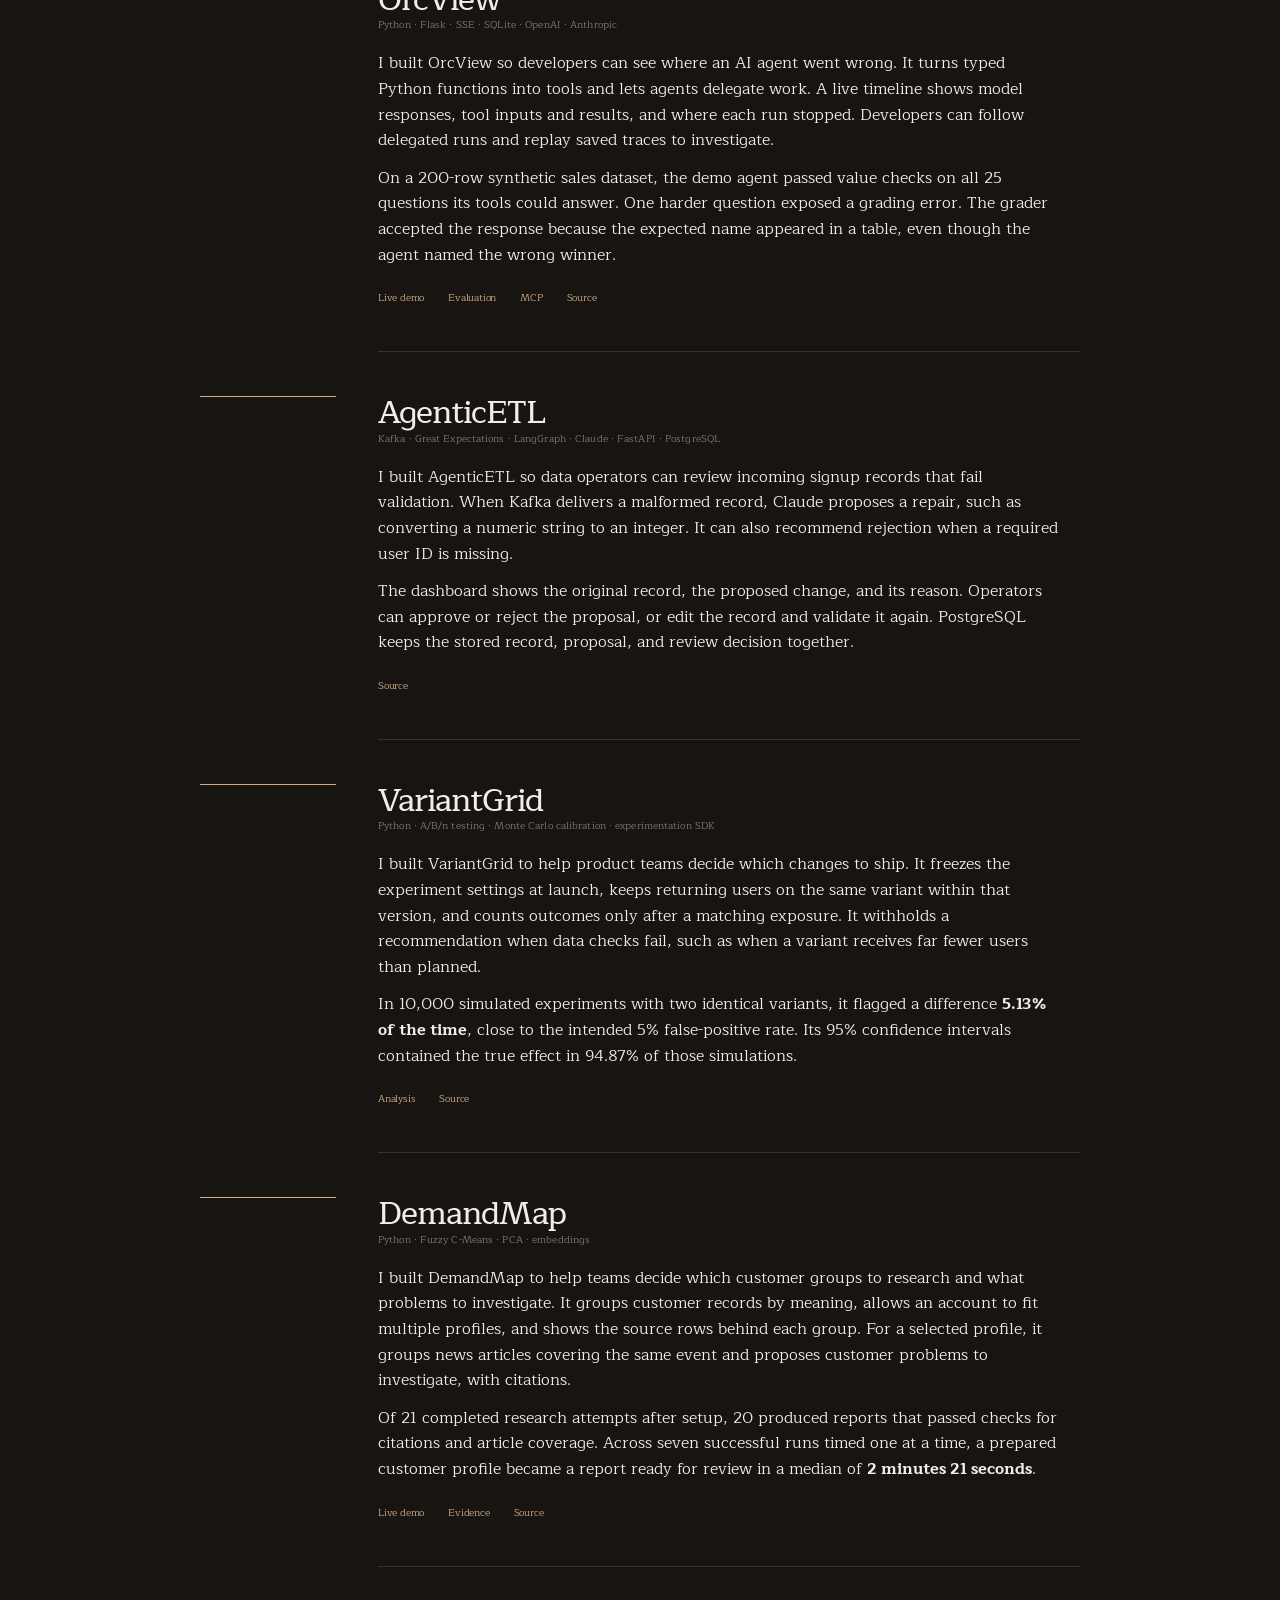
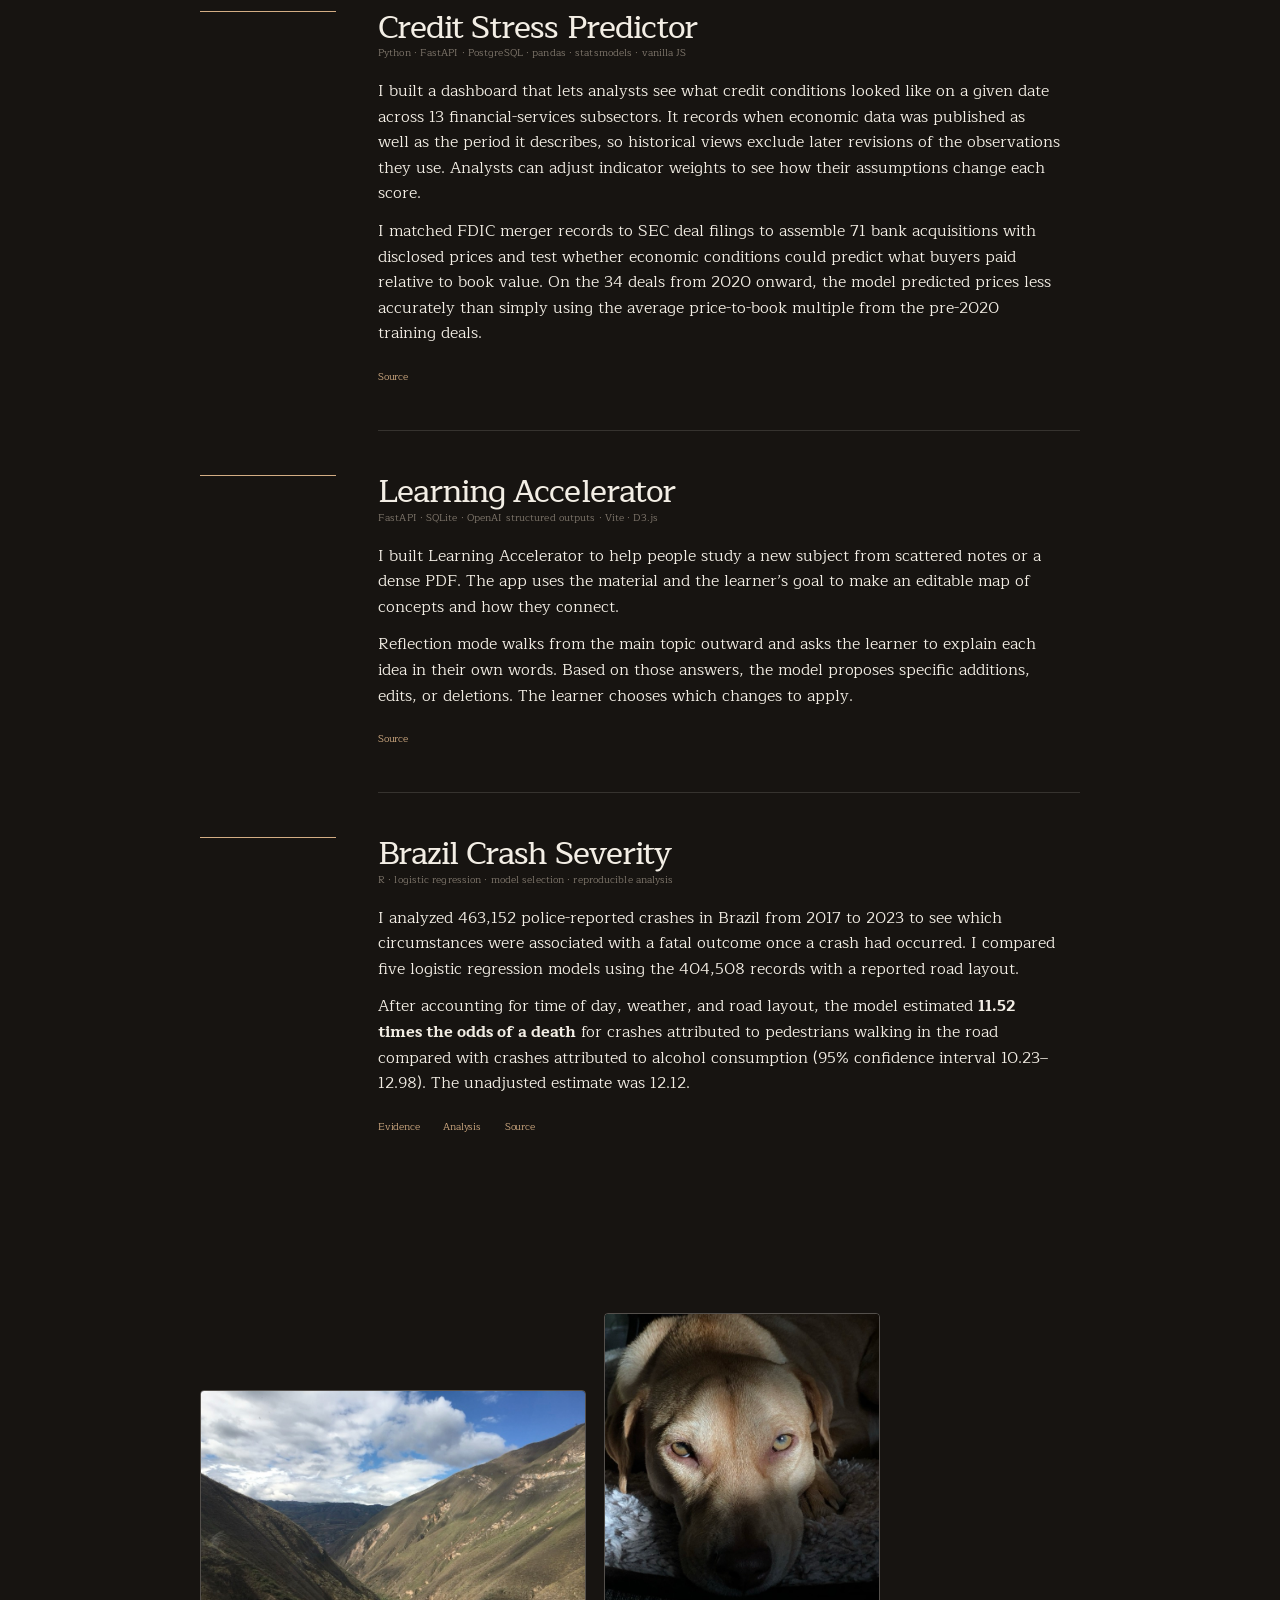
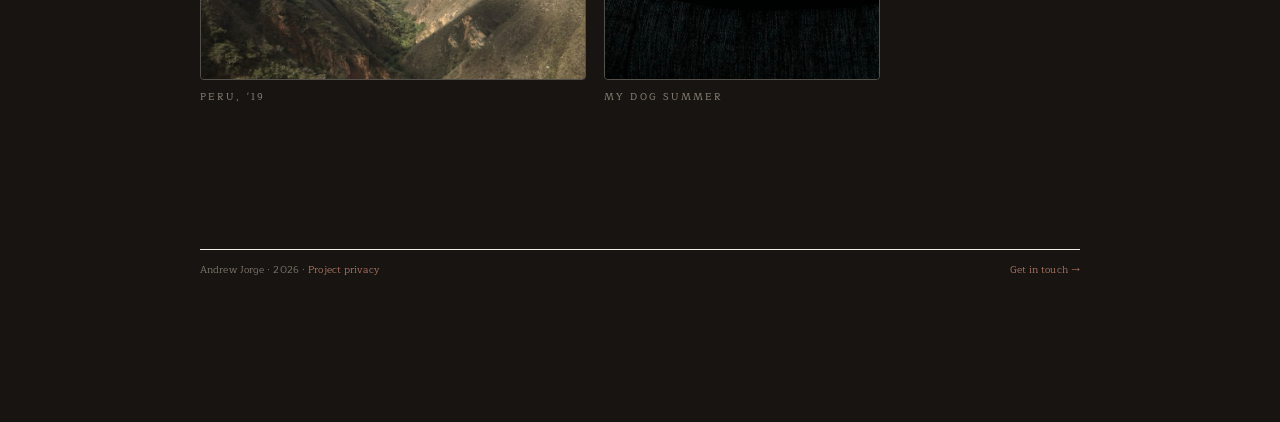
==== commit d183adb2: "Rewrite project descriptions from source evidence" ====
--- a/index.html
+++ b/index.html
@@ -718,19 +718,17 @@
           </div>
           <div class="item-body">
             <p>
-              I built Context Saver so coding agents can recover project decisions from earlier
-              chats, even after long conversations have been compacted. The plugin indexes
-              connected chats locally in the background and retrieves short excerpts the agent
-              can cite. The local browser viewer lets developers browse chats by topic, verify
-              decisions against the original messages, and pause or remove connections. I gave
-              Codex the same six simulated software release incidents with and without Context
-              Saver. Each response was scored against decisions recorded earlier in the chat.
-              The six points per incident covered what action to take, what it targeted, how
-              widely it applied, what order to take the steps in, what to verify before proceeding,
-              and which earlier rule applied. After Codex compacted each chat three times, it
-              scored <strong>33 out of 36 with Context Saver, up from 19 without it</strong>.
-              Local lookups averaged 243 ms in that round. Full answers took 11.67 seconds longer
-              and used 45,786 more tokens on average, including 15,688 uncached input tokens.
+              I built Context Saver for developers whose coding agents need to recover earlier
+              project decisions after a long chat gets condensed. It indexes the chats a developer
+              connects and gives the agent short excerpts it can cite. Developers can use the
+              local viewer to browse by topic, check the original messages, and manage connections.
+            </p>
+            <p>
+              I gave Codex six simulated release incidents and checked whether its answers recovered
+              details such as which system to change and what to verify before proceeding. After
+              Codex condensed each chat three times, it got <strong>33 of 36 details right with Context Saver,
+              up from 19 without it</strong>. Local lookups averaged 243 ms. Full answers took
+              11.67 seconds longer and used 45,786 more tokens on average.
             </p>
           </div>
           <div class="item-links">
@@ -747,41 +745,20 @@
             <a href="https://codearchitect.andrewjorge.com/" target="_blank" rel="noopener">CodeArchitect</a>
           </span>
           <div class="item-stack">
-            Node · Express · React · Vite · tree-sitter · Anthropic API
+            Node · Express · React · Vite · tree-sitter · OpenAI API
           </div>
           <div class="item-body">
             <p>
-              An interactive tool for reading a codebase by its structure. Every file is
-              parsed via tree-sitter into nested, selectable pieces, function, block, and
-              expression, drawn over the source and chunked live, aware of structure
-              boundaries down to a single character. Three sliders shape the slicing:
-              granularity, how deep to split; depth spread, how far apart the chosen depths
-              may sit; and context detail, how finely large files are summarized for the AI
-              under a word-count cap.
-            </p>
-            <p>
-              Each piece carries a stable identity derived from the tree rather than the
-              current zoom, so understanding accumulates across re-chunking instead of being
-              thrown away. Meanings are computed recursively and cached against those
-              identities, so a snippet's standalone meaning is computed once and reused
-              wherever it recurs, and different slicings of a file share their common
-              ancestors, then folded with surrounding scope up through the folder tree so an
-              answer about a single line can draw on the whole project.
-            </p>
-            <p>
-              Question-answering is retrieval the user steers. The selected piece is the
-              unit, so there is no vector database; the access pattern is an exact-key lookup
-              along one path rather than a similarity search. The meaning cache is
-              content-addressed and self-invalidating, since edited code yields new keys and
-              stale entries are simply never read again, backed by a plain on-disk file with
-              an in-memory layer rather than a standing service. Two Anthropic models are
-              routed by the weight of each read and write request.
-            </p>
-            <p>
-              The public analysis freezes concept discovery on 685 diffs from 668 repository
-              families, tests 151 components from 132 unseen families, and preserves the
-              decision not to lower the acceptance threshold after human-reviewed precision
-              missed its pre-registered guardrail.
+              I built CodeArchitect for developers trying to understand a line or function
+              in an unfamiliar codebase. Select the code and ask a question. CodeArchitect
+              locates the selection in the file’s syntax tree, adds summaries of nearby code
+              and folders, and reuses cached summaries tied to the source text as you explore.
+            </p>
+            <p>
+              On three questions about one 36-file repository, preparing summaries in advance
+              cut the median time to assemble context from <strong>33.2 to 12.9 seconds</strong>.
+              The advance preparation itself took a median of 18.9 seconds. Those timings
+              measure the work before the model writes an answer.
             </p>
           </div>
           <div class="item-links">
@@ -805,29 +782,18 @@
           </div>
           <div class="item-body">
             <p>
-              A point-in-time credit stress monitor for 13 financial-services sub-sectors,
-              deployed end-to-end on Northflank and Vercel. ~25,000 macro observations
-              from FRED and yfinance, carrying full revision history back to 1990 and
-              updating live. Dual-timestamp Postgres eliminates look-ahead bias from FRED
-              revisions, so the stress picture for any past date is rebuilt using only the
-              data published by then, never peeking at the future.
-            </p>
-            <p>
-              182 per-sector indicator weights, each derived empirically via OLS
-              regression and exposed as a live slider, so the model can be re-weighted
-              and replayed at query time.
-            </p>
-            <p>
-              Designed an entity-resolution pipeline across FDIC and SEC EDGAR to
-              assemble a dataset no single source publishes: 71 bank acquisitions
-              enriched with real deal prices, resolved out of ~11,300 merger records.
-              Then validated a deal-pricing model out-of-sample, trained on pre-2020
-              deals, tested on later ones, and reported the honest null: macro
-              conditions alone do not predict deal pricing (R² ≈ 0.09).
-            </p>
-            <p>
-              ~5,000-line vanilla JS dashboard over a 20-endpoint FastAPI backend, with
-              idempotent, crash-recoverable loaders.
+              I built a dashboard that lets analysts see what credit conditions looked like on
+              a given date across 13 financial-services subsectors. It records when economic data
+              was published as well as the period it describes, so historical views exclude later
+              revisions of the observations they use. Analysts can adjust indicator weights to see
+              how their assumptions change each score.
+            </p>
+            <p>
+              I matched FDIC merger records to SEC deal filings to assemble 71 bank acquisitions
+              with disclosed prices and test whether economic conditions could predict what buyers
+              paid relative to book value. On the 34 deals from 2020 onward, the model predicted
+              prices less accurately than simply using the average price-to-book multiple from
+              the pre-2020 training deals.
             </p>
           </div>
           <div class="item-links">
@@ -843,26 +809,20 @@
             <a href="https://orcview.andrewjorge.com/" target="_blank" rel="noopener">OrcView</a>
           </span>
           <div class="item-stack">
-            Python · Flask · SSE · SQLite · Anthropic API · vanilla JS
+            Python · Flask · SSE · SQLite · OpenAI · Anthropic
           </div>
           <div class="item-body">
             <p>
-              An observability layer and SDK for LLM agents that turns any Python
-              function into a tool, building its schema from type hints and the docstring.
-              Real-time ReAct visualization and SSE streaming log every event, 10 kinds
-              in all, including tool calls, model calls, errors, and stop conditions,
-              with cost tracked to $0.000001.
-            </p>
-            <p>
-              O(1) cycle detection threads an immutable frozenset call chain through every
-              sub-agent invocation, preventing recursive loops without locks and without
-              blocking parallel sub-agents; config is snapshotted at run start so mid-flight
-              edits never corrupt a run. SQLite persists versioned run history, so agent
-              behavior can be compared across model, prompt, and tool changes. Hardened on
-              a data-analyst agent (7 tools, 3 chart types) that decides on its own when a
-              chart conveys more than prose. The saved evaluation exposes where the agent
-              fails when its tool surface cannot express the requested analysis, including
-              a documented grader false positive.
+              I built OrcView so developers can see where an AI agent went wrong. It turns
+              typed Python functions into tools and lets agents delegate work. A live timeline
+              shows model responses, tool inputs and results, and where each run stopped.
+              Developers can follow delegated runs and replay saved traces to investigate.
+            </p>
+            <p>
+              On a 200-row synthetic sales dataset, the demo agent passed value checks on all
+              25 questions its tools could answer. One harder question exposed a grading error.
+              The grader accepted the response because the expected name appeared in a table,
+              even though the agent named the wrong winner.
             </p>
           </div>
           <div class="item-links">
@@ -881,21 +841,18 @@
             <a href="https://github.com/ajorge2/learning-accelerator" target="_blank" rel="noopener">Learning Accelerator</a>
           </span>
           <div class="item-stack">
-            FastAPI · SQLite · OpenAI structured outputs · Vite · D3.js · Algolia
+            FastAPI · SQLite · OpenAI structured outputs · Vite · D3.js
           </div>
           <div class="item-body">
             <p>
-              A personal knowledge-graph app for mapping a subject as a network of ideas
-              and relationships. The model generates the initial graph from notes or an
-              uploaded PDF, then expands and corrects it via a typed GraphDelta diff
-              schema (add, update, delete) rather than regenerating the full graph.
-            </p>
-            <p>
-              A reflection mode walks the graph breadth-first, prompting the user to
-              articulate each concept; those articulations feed back into the next
-              graph update, closing the loop between user understanding and graph
-              structure. Every model call is typed via Pydantic schemas, so malformed
-              responses fail loudly instead of silently corrupting state.
+              I built Learning Accelerator to help people study a new subject from scattered
+              notes or a dense PDF. The app uses the material and the learner’s goal to make
+              an editable map of concepts and how they connect.
+            </p>
+            <p>
+              Reflection mode walks from the main topic outward and asks the learner to explain
+              each idea in their own words. Based on those answers, the model proposes specific
+              additions, edits, or deletions. The learner chooses which changes to apply.
             </p>
           </div>
           <div class="item-links">
@@ -915,15 +872,15 @@
           </div>
           <div class="item-body">
             <p>
-              An event-streaming pipeline with LLM-powered schema repair and
-              human-in-the-loop approval. Kafka ingests events; Great Expectations
-              validates them; a LangGraph agent proposes targeted repairs for failures;
-              a FastAPI dashboard lets a human (or an optional autopilot) approve or
-              reject each proposal.
-            </p>
-            <p>
-              Postgres is the coordination layer and the audit trail. Every event,
-              every agent proposal, every human decision is persisted and replayable.
+              I built AgenticETL so data operators can review incoming signup records that fail
+              validation. When Kafka delivers a malformed record, Claude proposes a repair, such
+              as converting a numeric string to an integer. It can also recommend rejection
+              when a required user ID is missing.
+            </p>
+            <p>
+              The dashboard shows the original record, the proposed change, and its reason.
+              Operators can approve or reject the proposal, or edit the record and validate it
+              again. PostgreSQL keeps the stored record, proposal, and review decision together.
             </p>
           </div>
           <div class="item-links">
@@ -943,15 +900,17 @@
           </div>
           <div class="item-body">
             <p>
-              An evidence-first experimentation platform for taking a product hypothesis to
-              an auditable decision: typed multivariate variants, versioned assignment,
-              exposure logging, and an operator workflow for launch, data health, and rollback.
-            </p>
-            <p>
-              It blocks readouts when sample-ratio mismatch or duplicate, missing, late,
-              reordered, or cross-version events compromise the data. Validated 100%
-              repeat-subject stickiness across three 1M-assignment policies and calibrated
-              10K A/A simulations to a 5.13% false-positive rate with 94.87% interval coverage.
+              I built VariantGrid to help product teams decide which changes to ship. It freezes
+              the experiment settings at launch, keeps returning users on the same variant within
+              that version, and counts outcomes only after a matching exposure. It withholds a
+              recommendation when data checks fail, such as when a variant receives far fewer users
+              than planned.
+            </p>
+            <p>
+              In 10,000 simulated experiments with two identical variants, it flagged a
+              difference <strong>5.13% of the time</strong>, close to the intended 5%
+              false-positive rate. Its 95% confidence intervals contained the true effect
+              in 94.87% of those simulations.
             </p>
           </div>
           <div class="item-links">
@@ -972,15 +931,17 @@
           </div>
           <div class="item-body">
             <p>
-              A buyer-research tool that turns CRM and CSV data into overlapping customer
-              segments with cached embeddings and Fuzzy C-Means, keeping every account
-              represented instead of forcing it into a single persona.
-            </p>
-            <p>
-              It pairs those segments with a citation-backed market-sensing workflow for
-              buyer pains, and includes a pre-registered guided-vs.-self-serve study with
-              a 40% baseline, 25-point minimum detectable lift, 80% power, and a 5-point
-              request-success guardrail.
+              I built DemandMap to help teams decide which customer groups to research and
+              what problems to investigate. It groups customer records by meaning, allows an
+              account to fit multiple profiles, and shows the source rows behind each group.
+              For a selected profile, it groups news articles covering the same event and proposes
+              customer problems to investigate, with citations.
+            </p>
+            <p>
+              Of 21 completed research attempts after setup, 20 produced reports that passed
+              checks for citations and article coverage. Across seven successful runs timed one
+              at a time, a prepared customer profile became a report ready for review in a
+              median of <strong>2 minutes 21 seconds</strong>.
             </p>
           </div>
           <div class="item-links">
@@ -1002,12 +963,16 @@
           </div>
           <div class="item-body">
             <p>
-              An observational analysis of 463,152 Brazilian crash records. An AIC-selected
-              logistic model estimated that crashes attributed to pedestrians walking in the
-              road had 11.52 times the adjusted odds of fatality versus alcohol-related crashes
-              in the 404,508-row modeled cohort (95% CI 10.23–12.98). Adjustment for time of
-              day, road delineation, and weather reduced the estimate by 4.9% without turning
-              the association into a causal claim.
+              I analyzed 463,152 police-reported crashes in Brazil from 2017 to 2023 to see which
+              circumstances were associated with a fatal outcome once a crash had occurred. I
+              compared five logistic regression models using the 404,508 records with a reported
+              road layout.
+            </p>
+            <p>
+              After accounting for time of day, weather, and road layout, the model estimated
+              <strong>11.52 times the odds of a death</strong> for crashes attributed to pedestrians
+              walking in the road compared with crashes attributed to alcohol consumption
+              (95% confidence interval 10.23–12.98). The unadjusted estimate was 12.12.
             </p>
           </div>
           <div class="item-links">
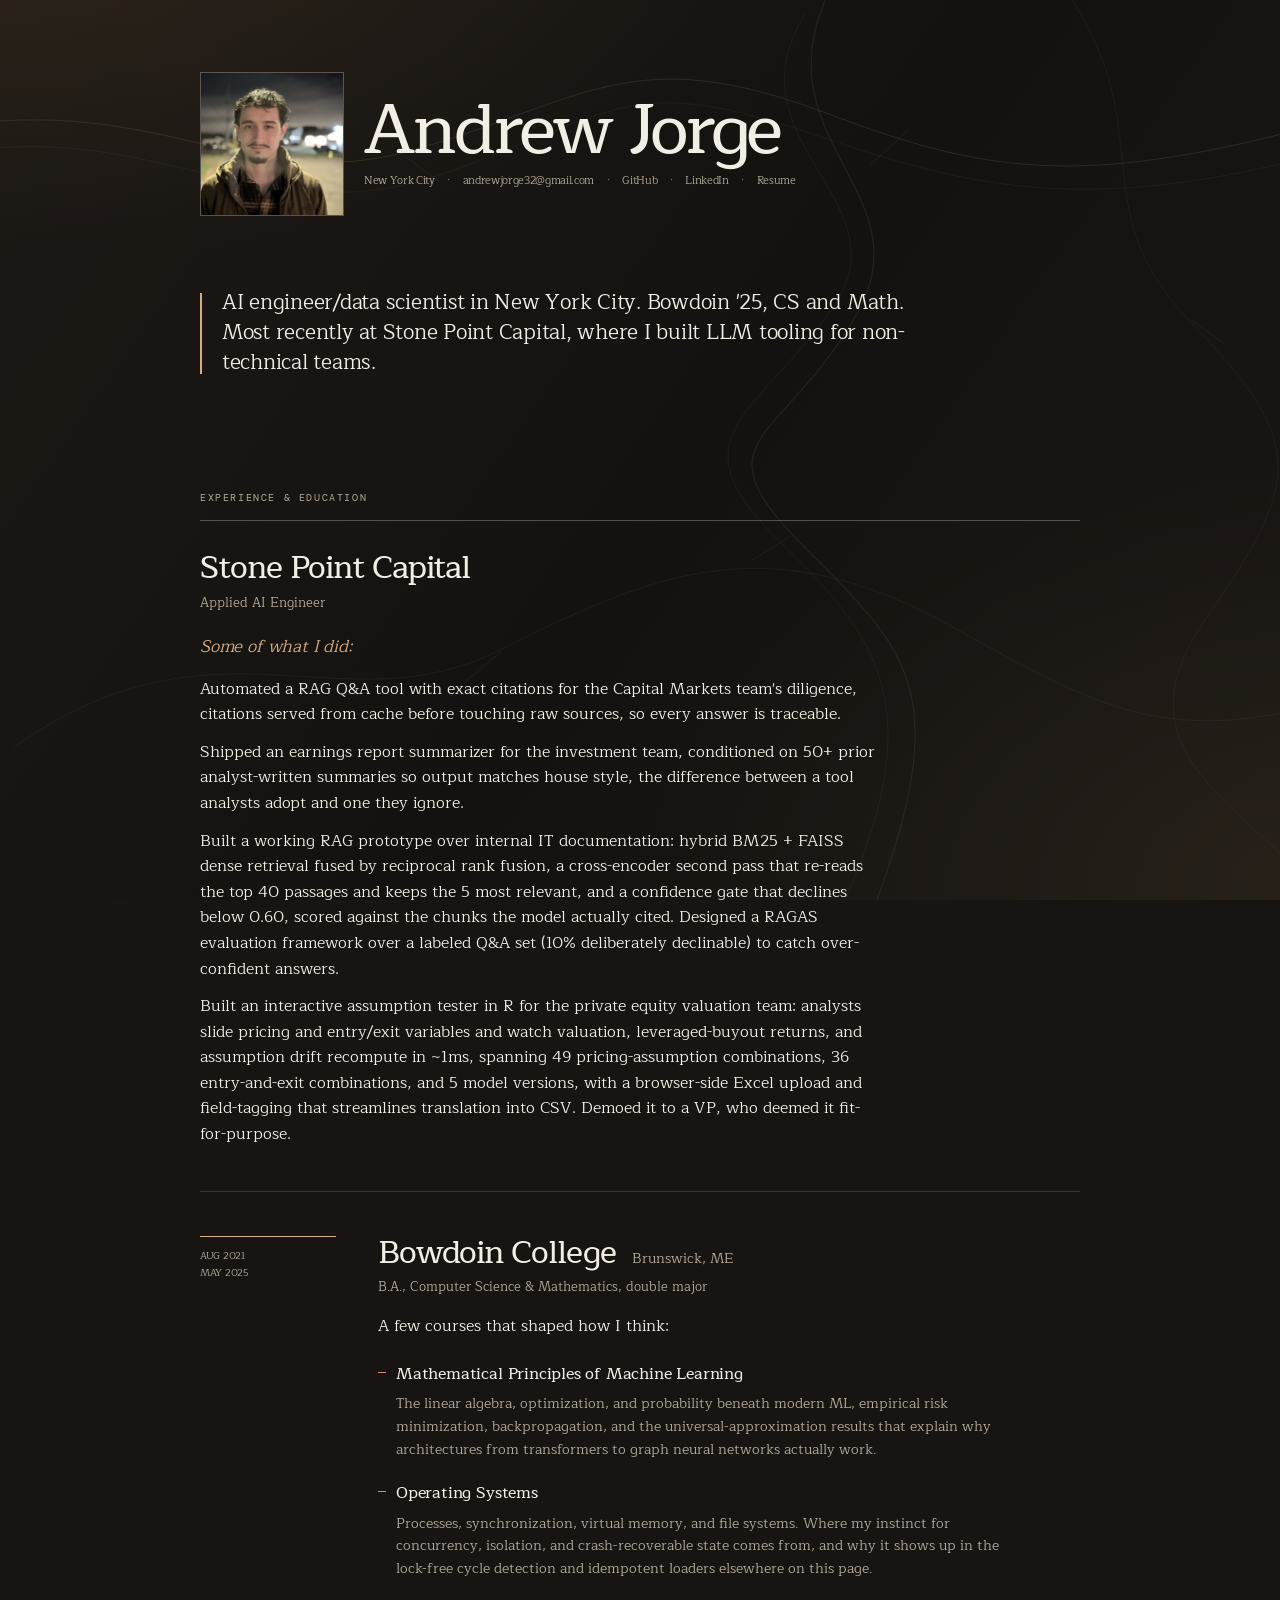
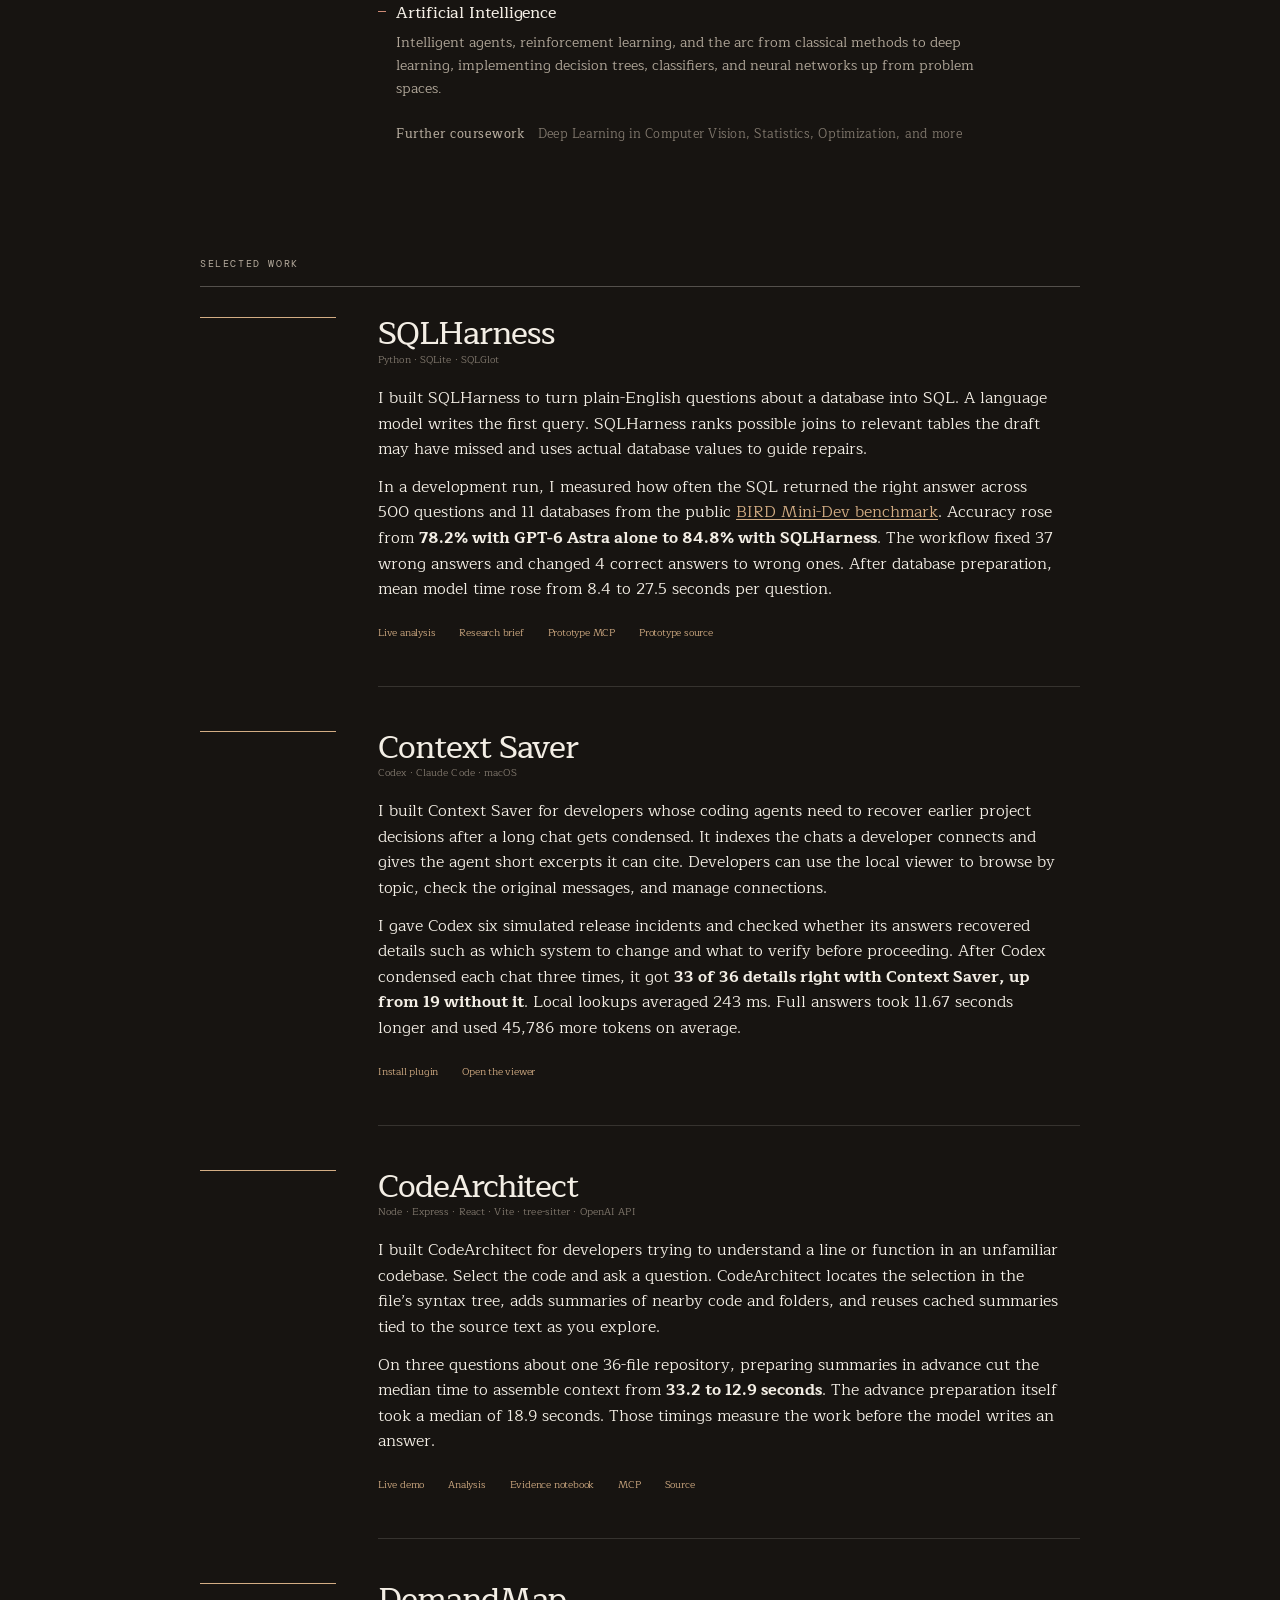
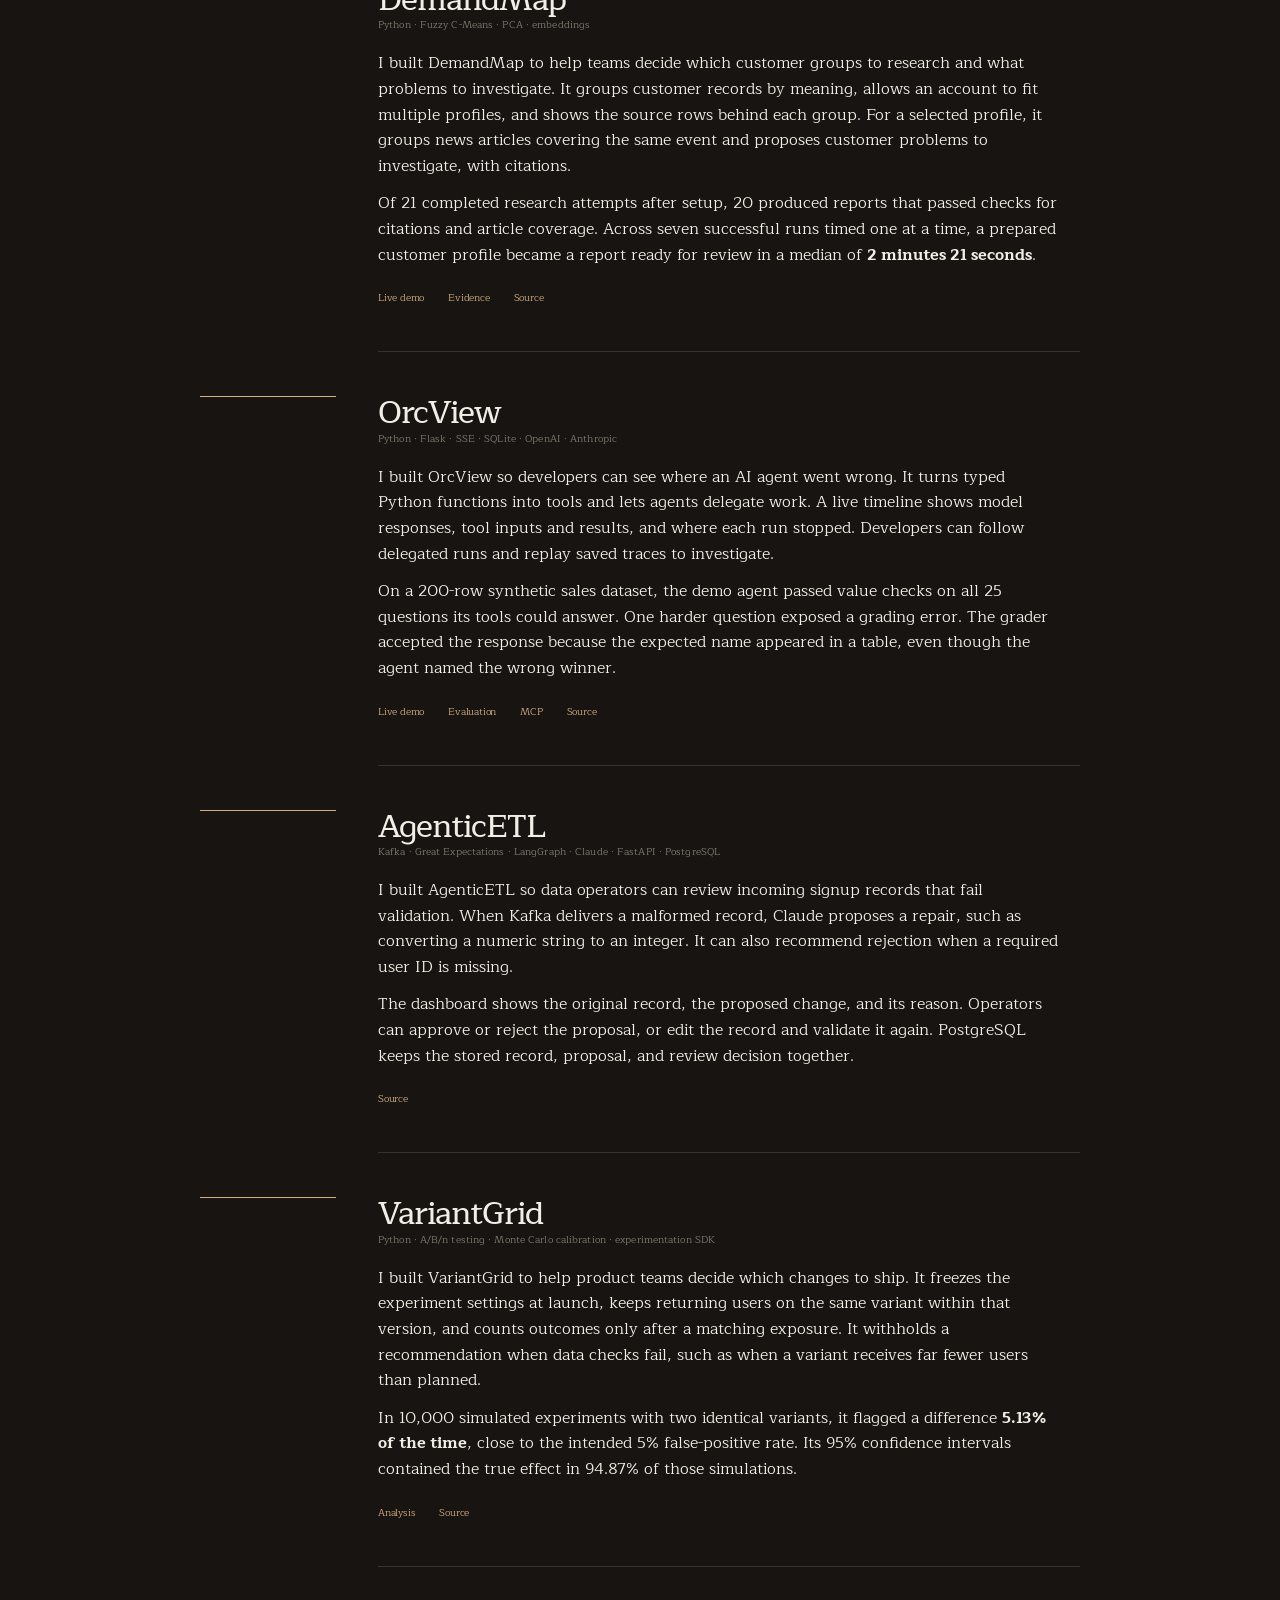
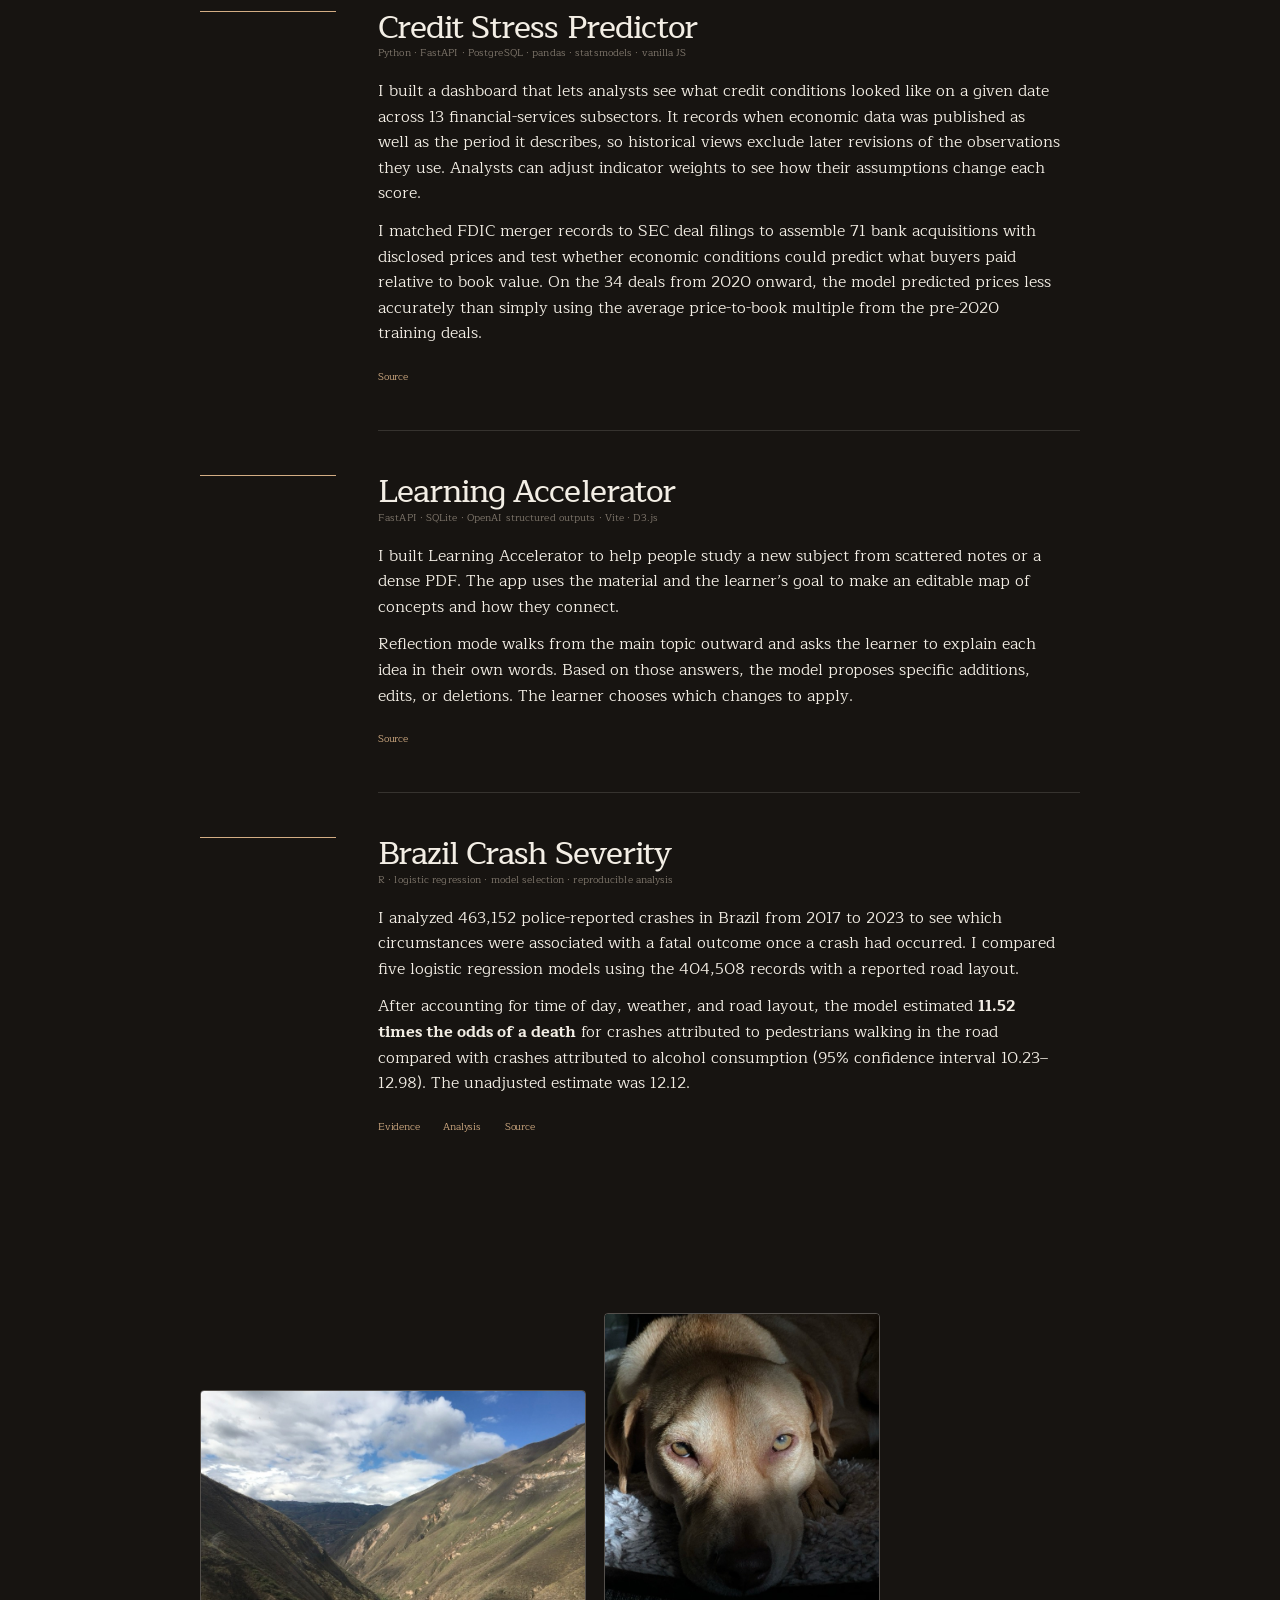
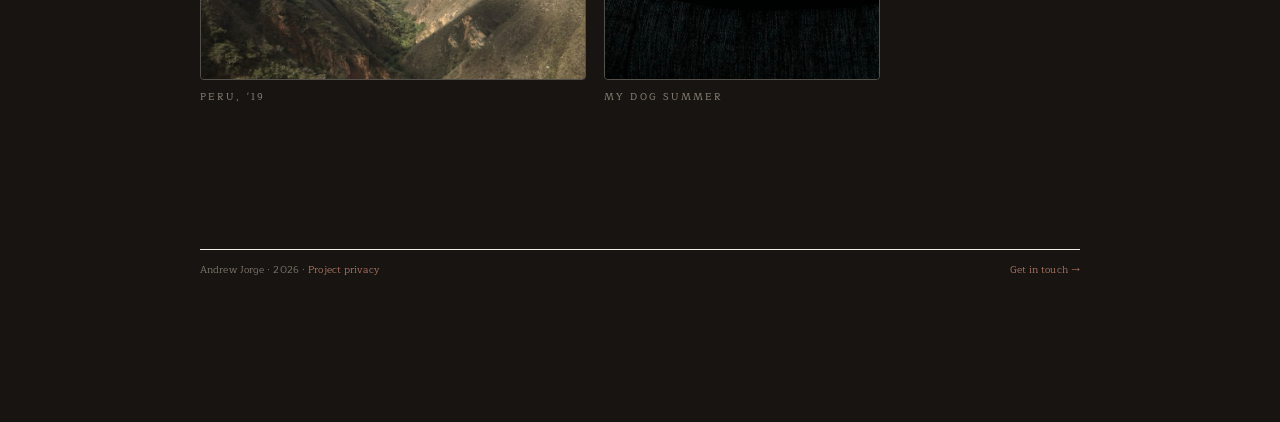
==== commit 00ca83f3: "Move DemandMap above OrcView" ====
--- a/index.html
+++ b/index.html
@@ -218,10 +218,10 @@
     .work-section > .item:nth-of-type(1) { order: 1; } /* SQLHarness */
     .work-section > .item:nth-of-type(2) { order: 2; } /* Context Saver */
     .work-section > .item:nth-of-type(3) { order: 3; } /* CodeArchitect */
-    .work-section > .item:nth-of-type(5) { order: 4; } /* OrcView */
-    .work-section > .item:nth-of-type(7) { order: 5; } /* AgenticETL */
-    .work-section > .item:nth-of-type(8) { order: 6; } /* VariantGrid */
-    .work-section > .item:nth-of-type(9) { order: 7; } /* DemandMap */
+    .work-section > .item:nth-of-type(9) { order: 4; } /* DemandMap */
+    .work-section > .item:nth-of-type(5) { order: 5; } /* OrcView */
+    .work-section > .item:nth-of-type(7) { order: 6; } /* AgenticETL */
+    .work-section > .item:nth-of-type(8) { order: 7; } /* VariantGrid */
     .work-section > .item:nth-of-type(4) { order: 8; } /* Credit Stress Predictor */
     .work-section > .item:nth-of-type(6) { order: 9; } /* Learning Accelerator */
     .work-section > .item:nth-of-type(10) { order: 10; } /* Brazil Crash Severity */
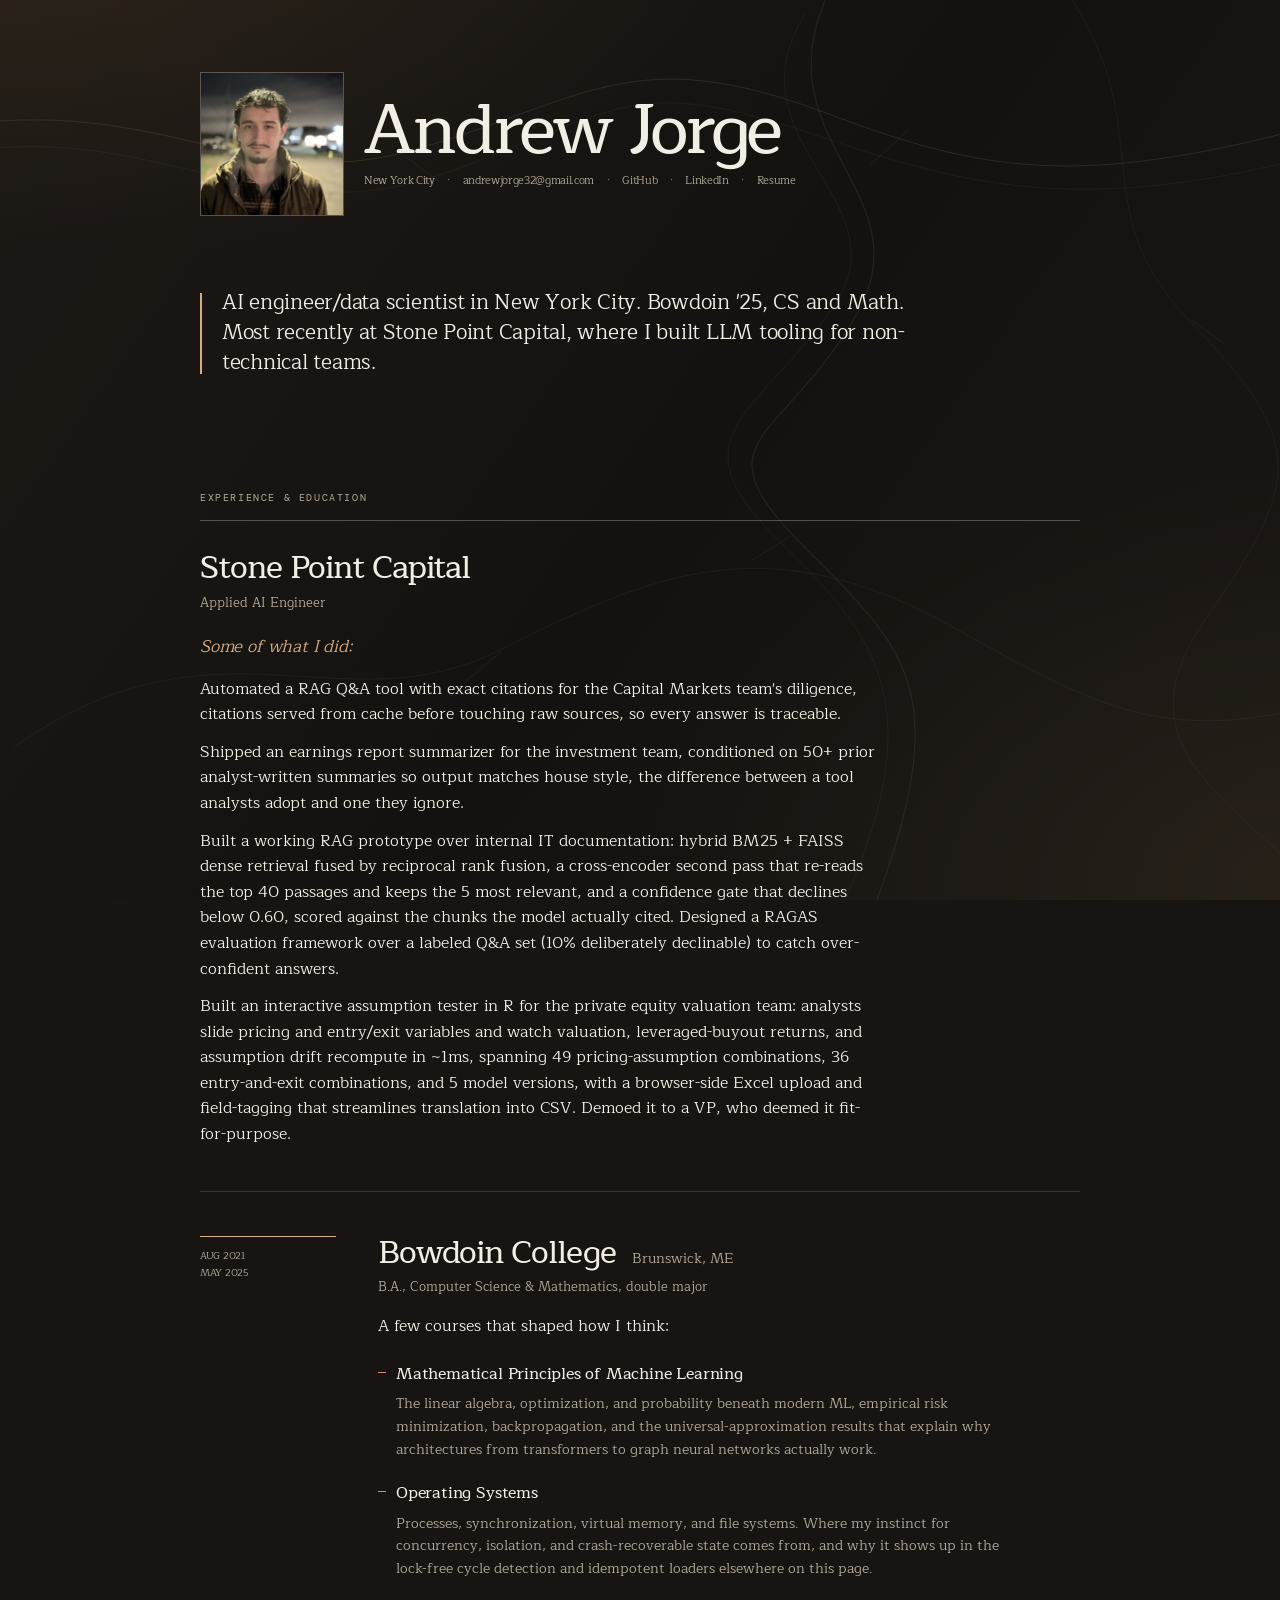
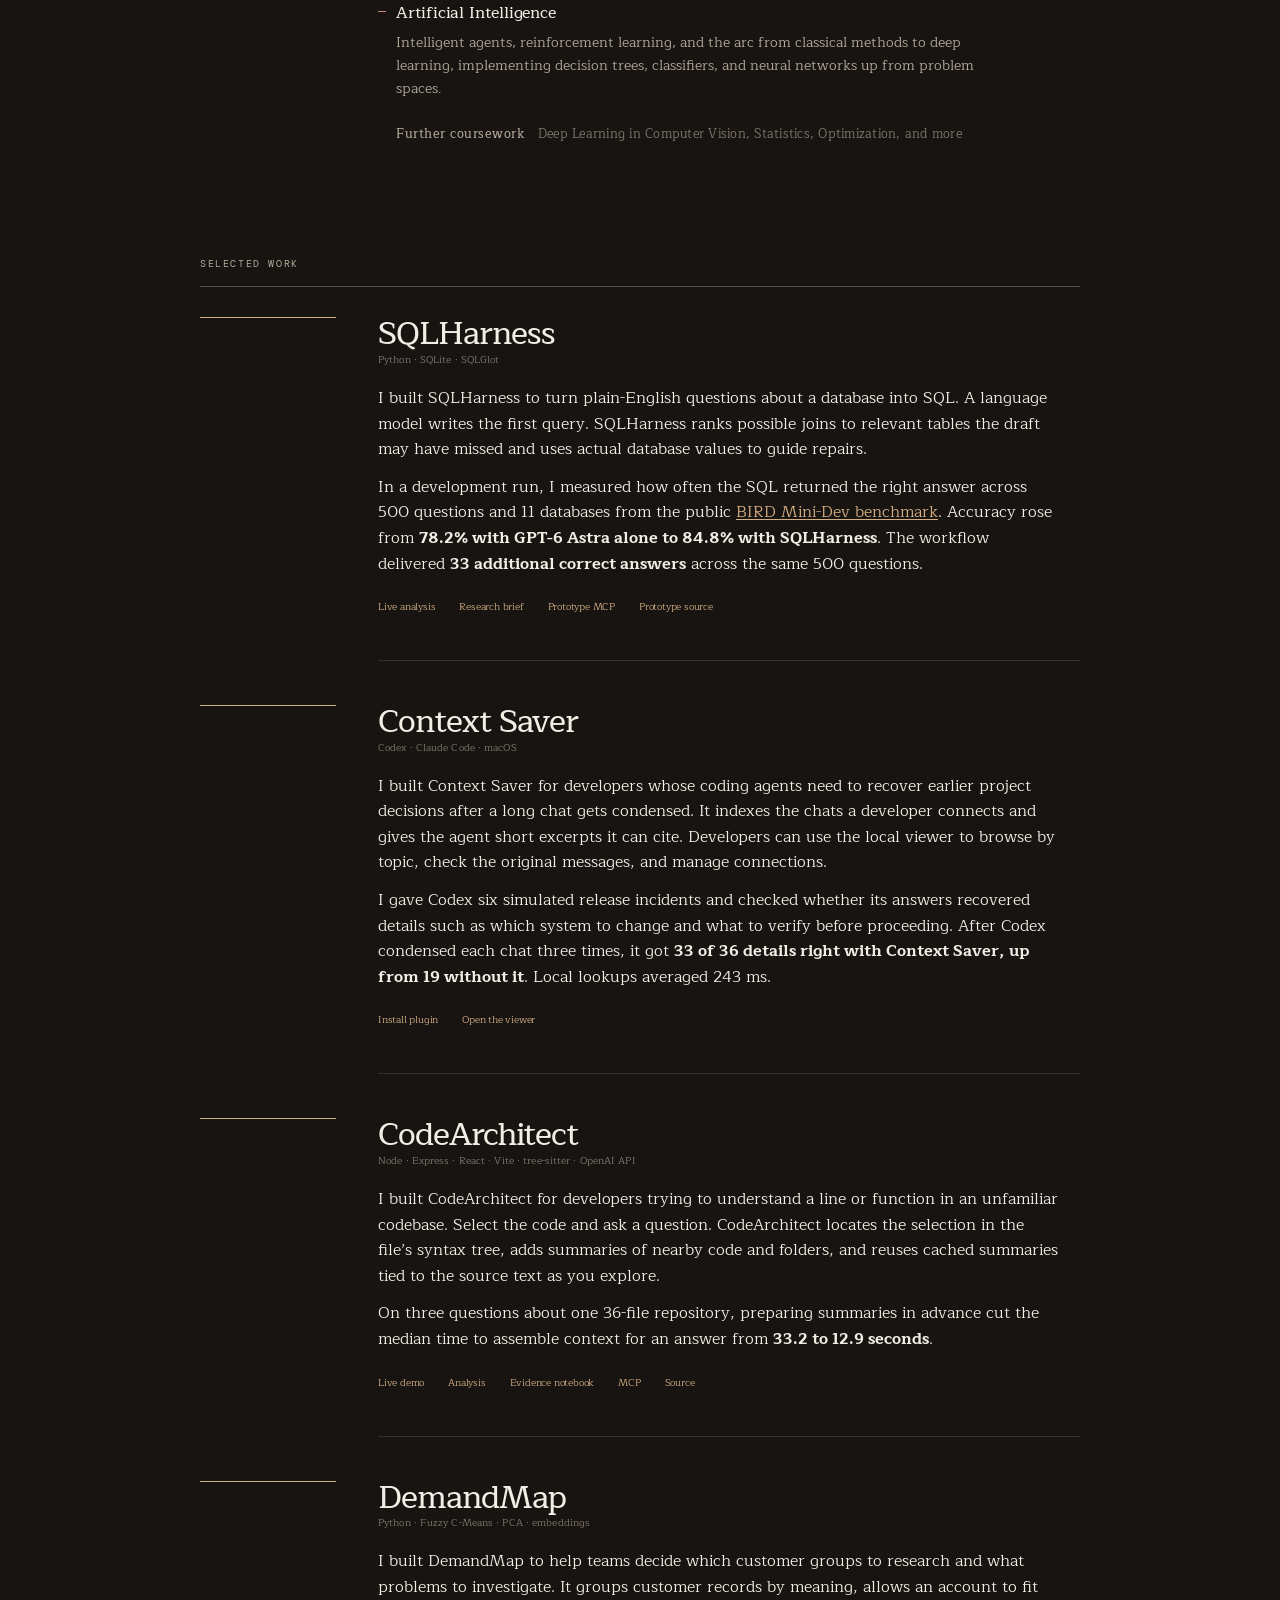
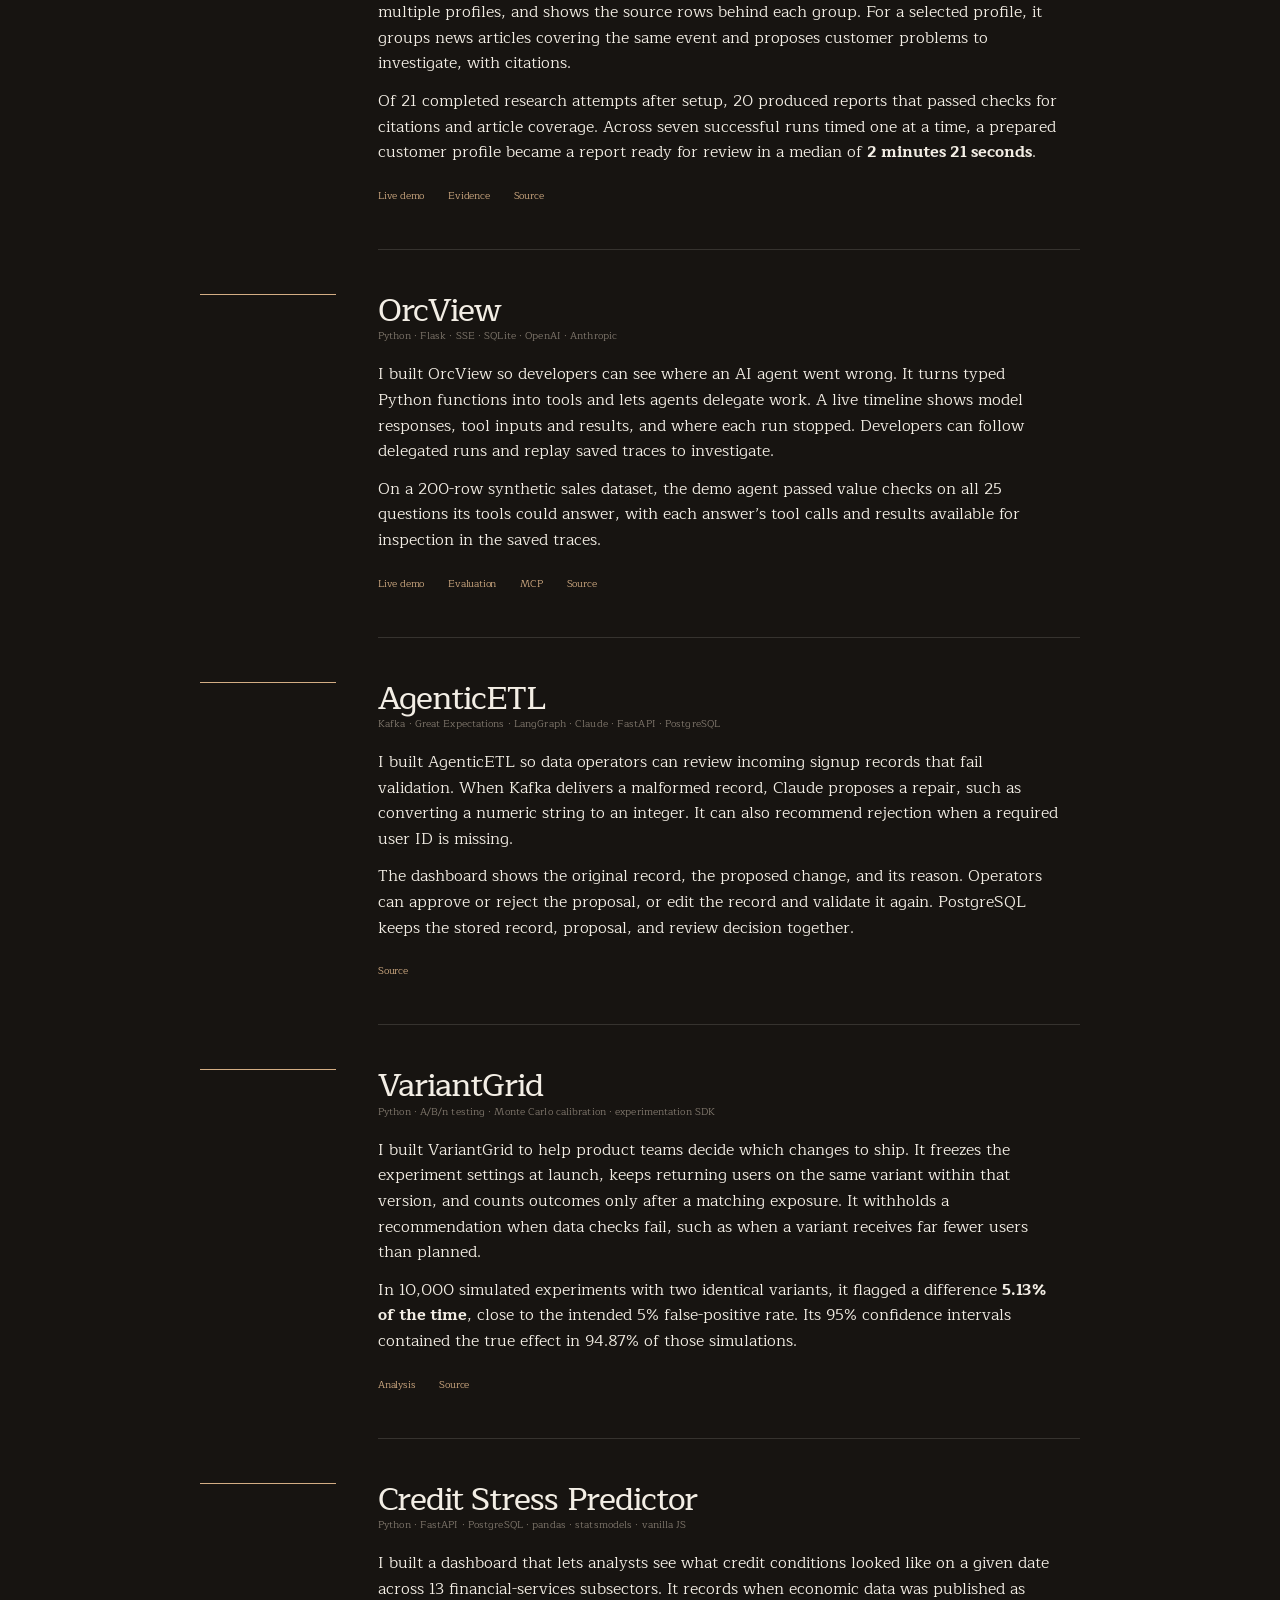
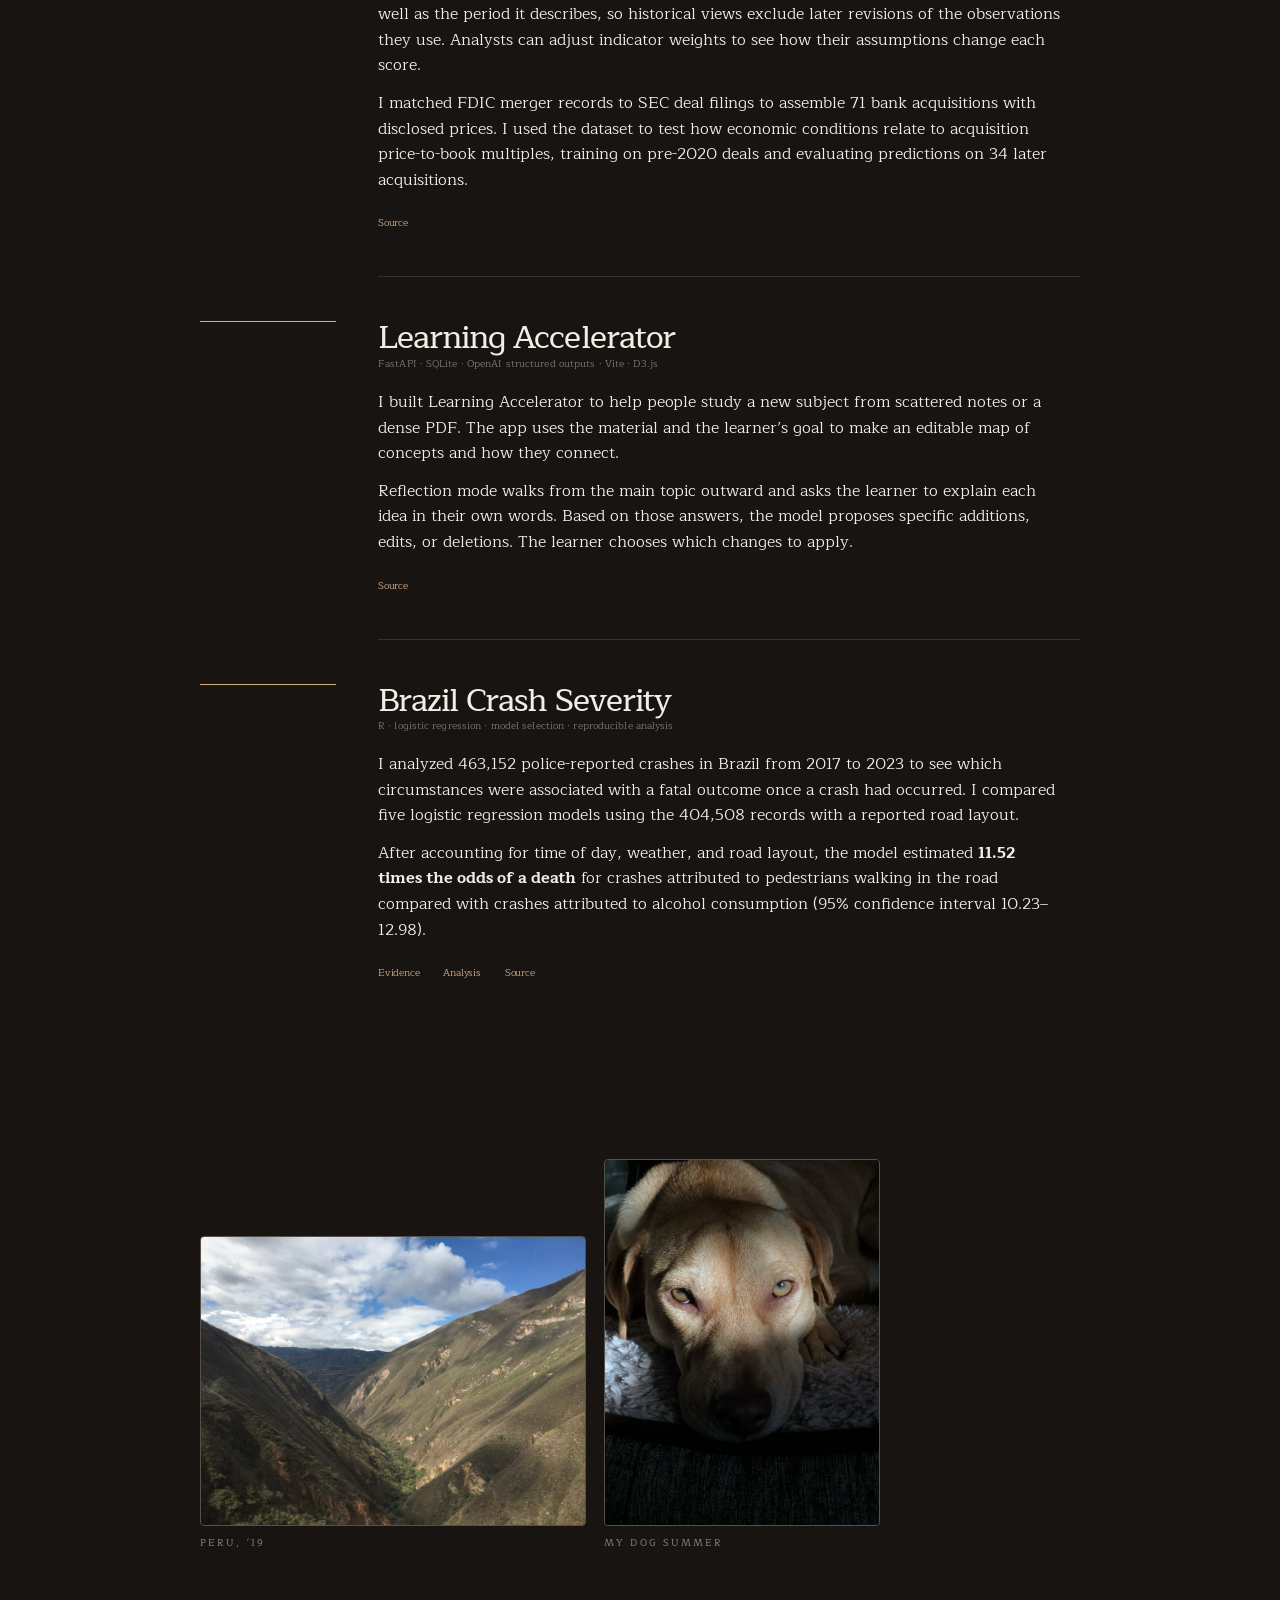
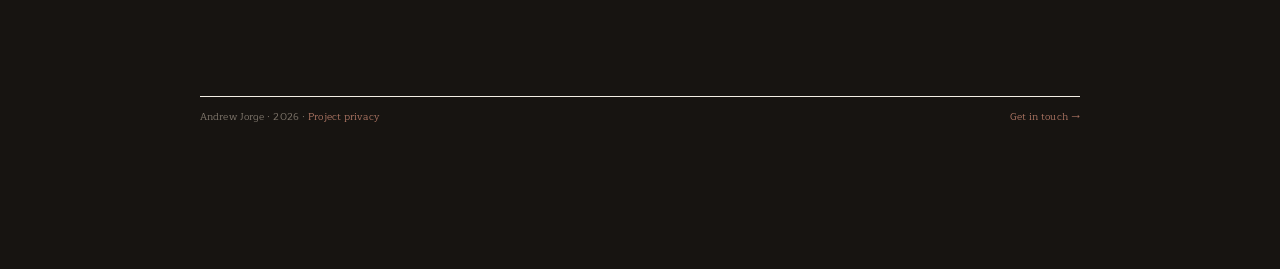
==== commit f826cd7c: "Focus portfolio descriptions on accomplishments" ====
--- a/index.html
+++ b/index.html
@@ -693,9 +693,8 @@
               across 500 questions and 11 databases from the public
               <a href="https://bird-bench.github.io/">BIRD Mini-Dev benchmark</a>.
               Accuracy rose from <strong>78.2% with GPT-6 Astra alone to 84.8% with SQLHarness</strong>.
-              The workflow fixed 37 wrong answers and changed 4 correct answers to wrong
-              ones. After database preparation, mean model time rose from 8.4 to 27.5 seconds
-              per question.
+              The workflow delivered <strong>33 additional correct answers</strong> across
+              the same 500 questions.
             </p>
           </div>
           <div class="item-links">
@@ -727,8 +726,7 @@
               I gave Codex six simulated release incidents and checked whether its answers recovered
               details such as which system to change and what to verify before proceeding. After
               Codex condensed each chat three times, it got <strong>33 of 36 details right with Context Saver,
-              up from 19 without it</strong>. Local lookups averaged 243 ms. Full answers took
-              11.67 seconds longer and used 45,786 more tokens on average.
+              up from 19 without it</strong>. Local lookups averaged 243 ms.
             </p>
           </div>
           <div class="item-links">
@@ -756,9 +754,8 @@
             </p>
             <p>
               On three questions about one 36-file repository, preparing summaries in advance
-              cut the median time to assemble context from <strong>33.2 to 12.9 seconds</strong>.
-              The advance preparation itself took a median of 18.9 seconds. Those timings
-              measure the work before the model writes an answer.
+              cut the median time to assemble context for an answer from
+              <strong>33.2 to 12.9 seconds</strong>.
             </p>
           </div>
           <div class="item-links">
@@ -790,10 +787,9 @@
             </p>
             <p>
               I matched FDIC merger records to SEC deal filings to assemble 71 bank acquisitions
-              with disclosed prices and test whether economic conditions could predict what buyers
-              paid relative to book value. On the 34 deals from 2020 onward, the model predicted
-              prices less accurately than simply using the average price-to-book multiple from
-              the pre-2020 training deals.
+              with disclosed prices. I used the dataset to test how economic conditions relate
+              to acquisition price-to-book multiples, training on pre-2020 deals and evaluating
+              predictions on 34 later acquisitions.
             </p>
           </div>
           <div class="item-links">
@@ -820,9 +816,8 @@
             </p>
             <p>
               On a 200-row synthetic sales dataset, the demo agent passed value checks on all
-              25 questions its tools could answer. One harder question exposed a grading error.
-              The grader accepted the response because the expected name appeared in a table,
-              even though the agent named the wrong winner.
+              25 questions its tools could answer, with each answer’s tool calls and results
+              available for inspection in the saved traces.
             </p>
           </div>
           <div class="item-links">
@@ -972,7 +967,7 @@
               After accounting for time of day, weather, and road layout, the model estimated
               <strong>11.52 times the odds of a death</strong> for crashes attributed to pedestrians
               walking in the road compared with crashes attributed to alcohol consumption
-              (95% confidence interval 10.23–12.98). The unadjusted estimate was 12.12.
+              (95% confidence interval 10.23–12.98).
             </p>
           </div>
           <div class="item-links">
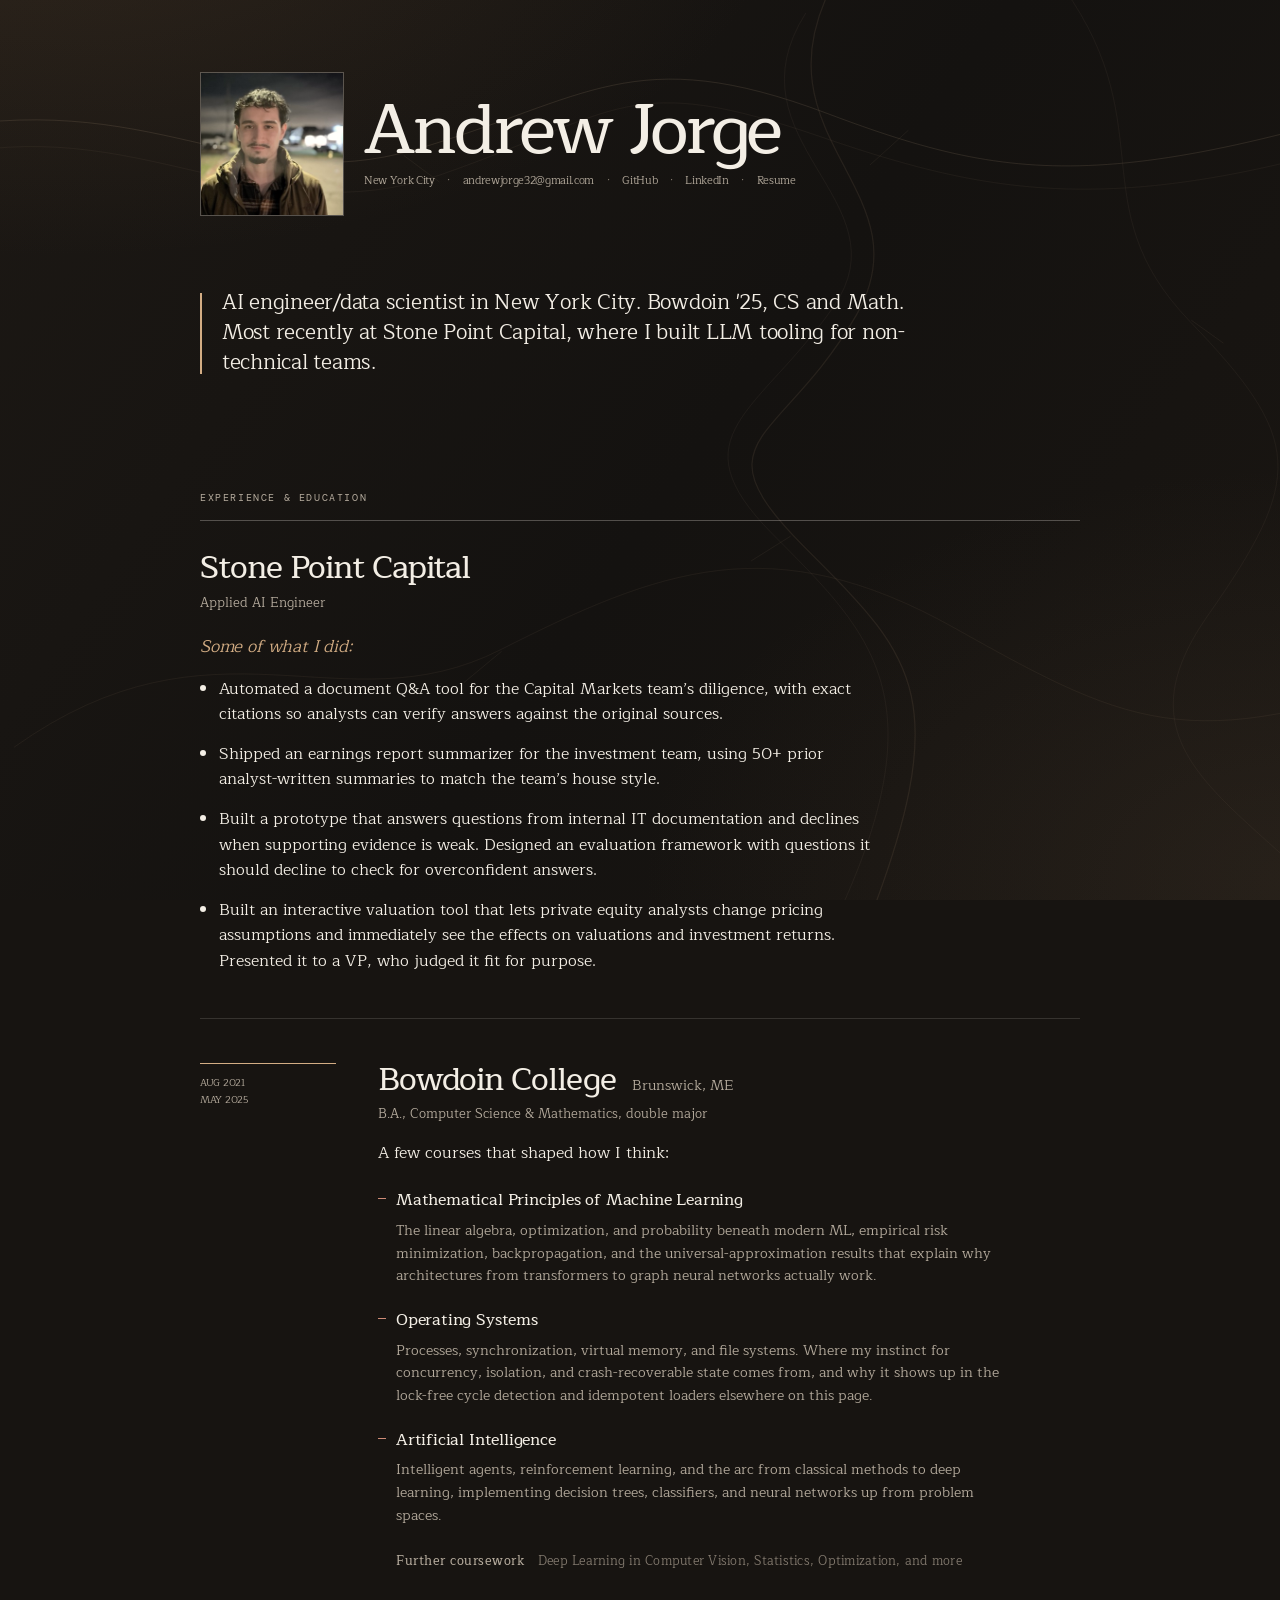
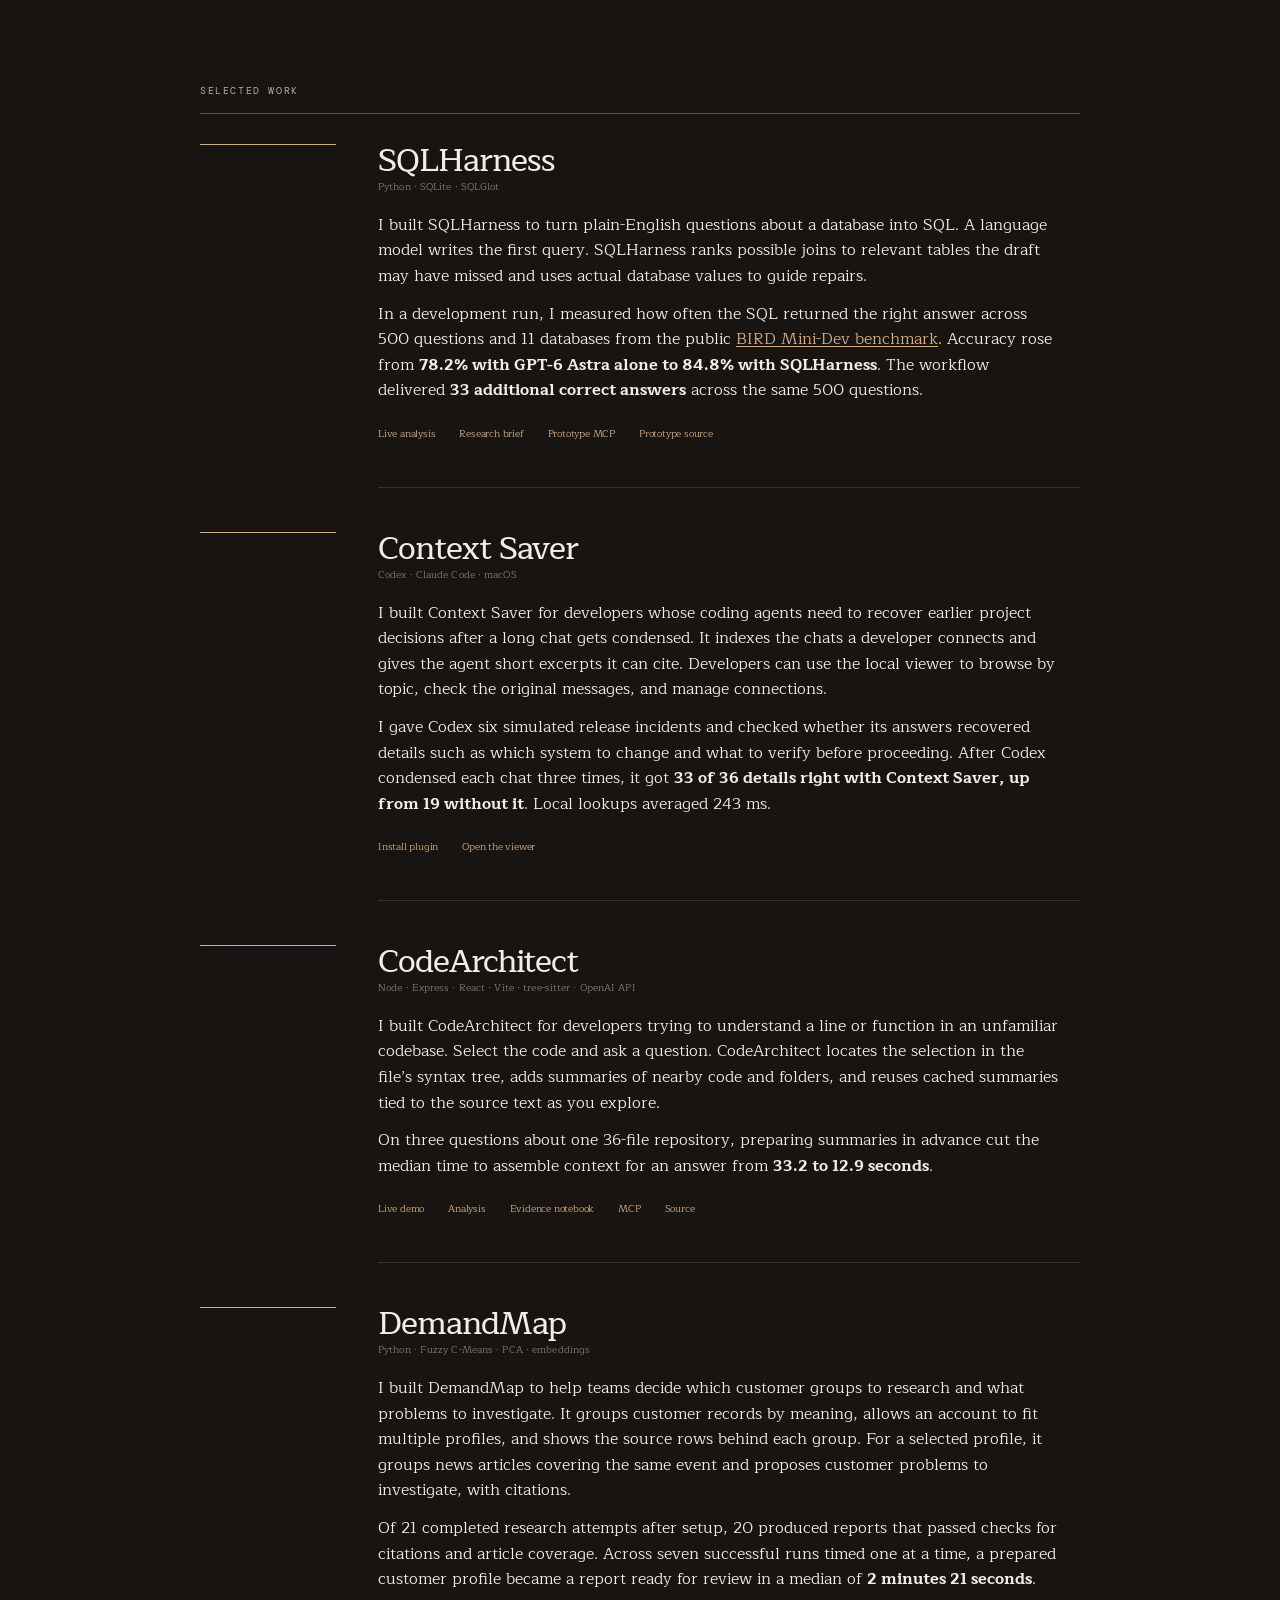
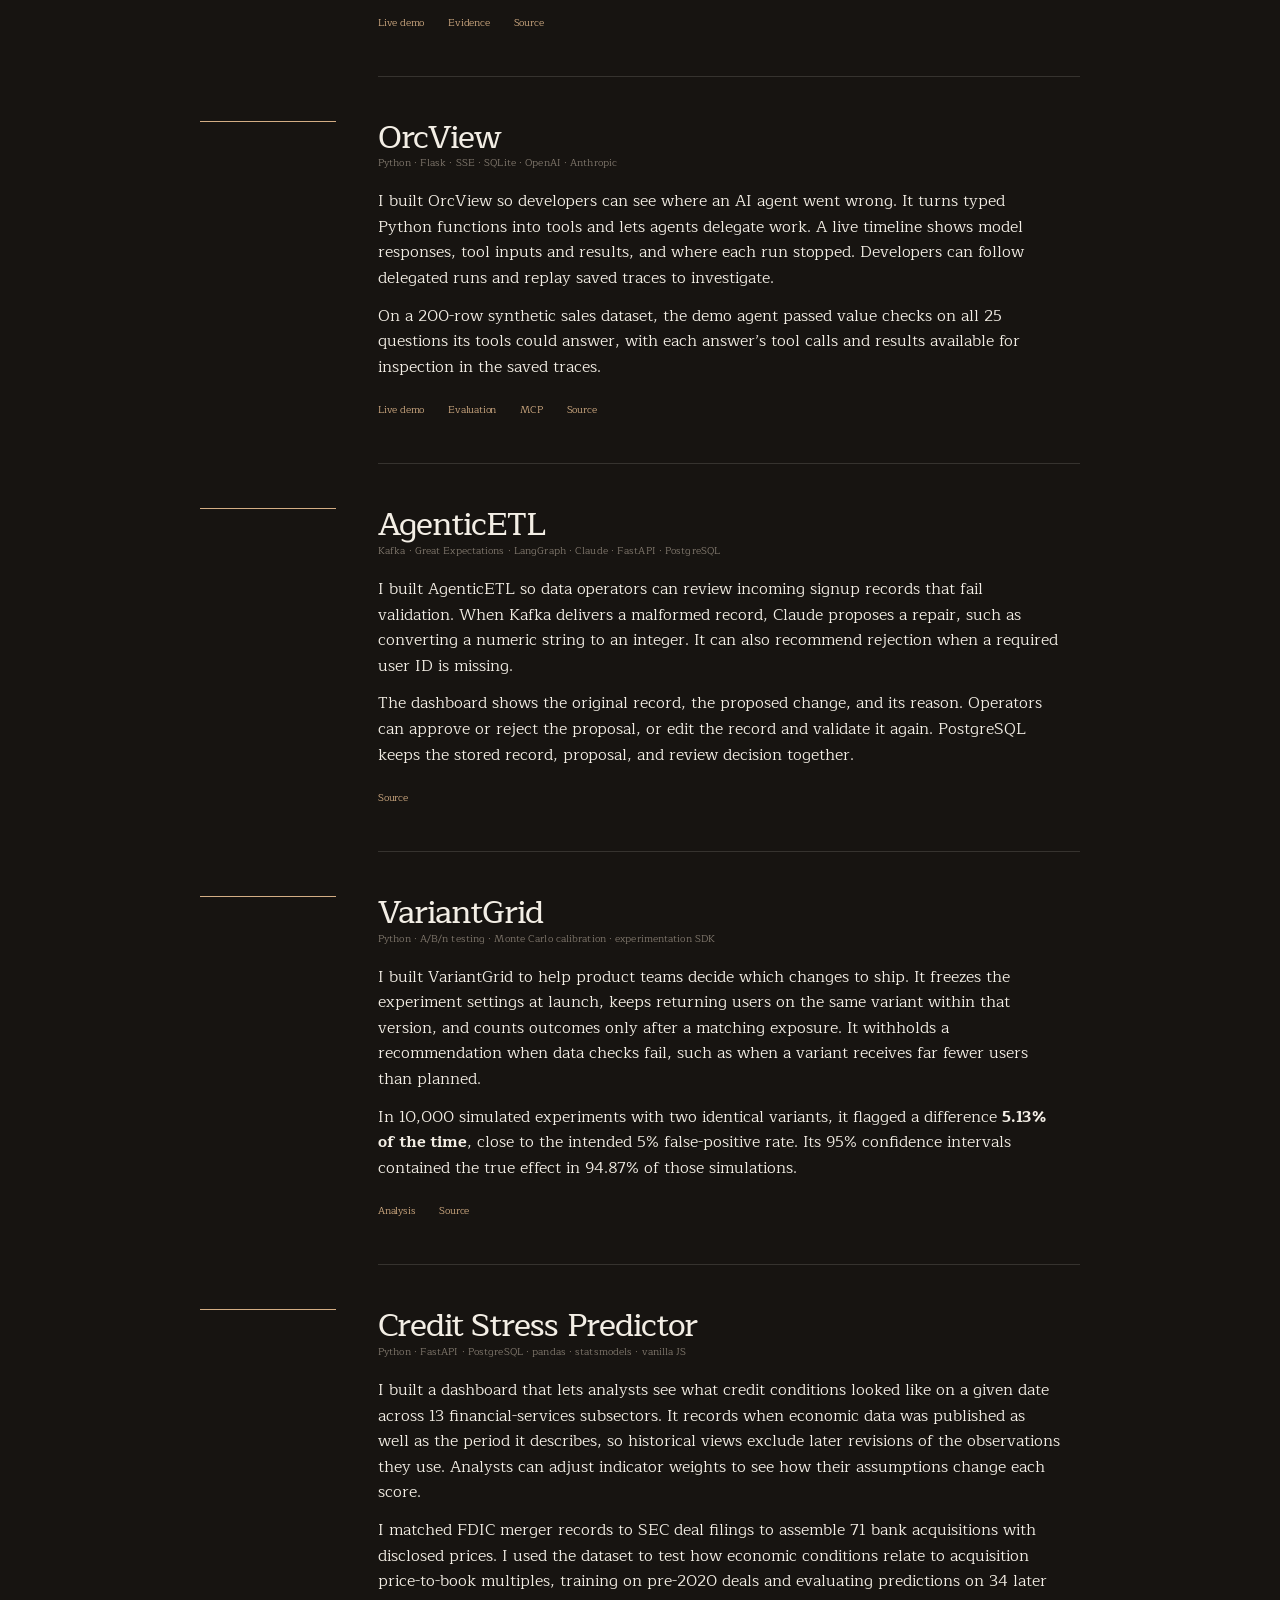
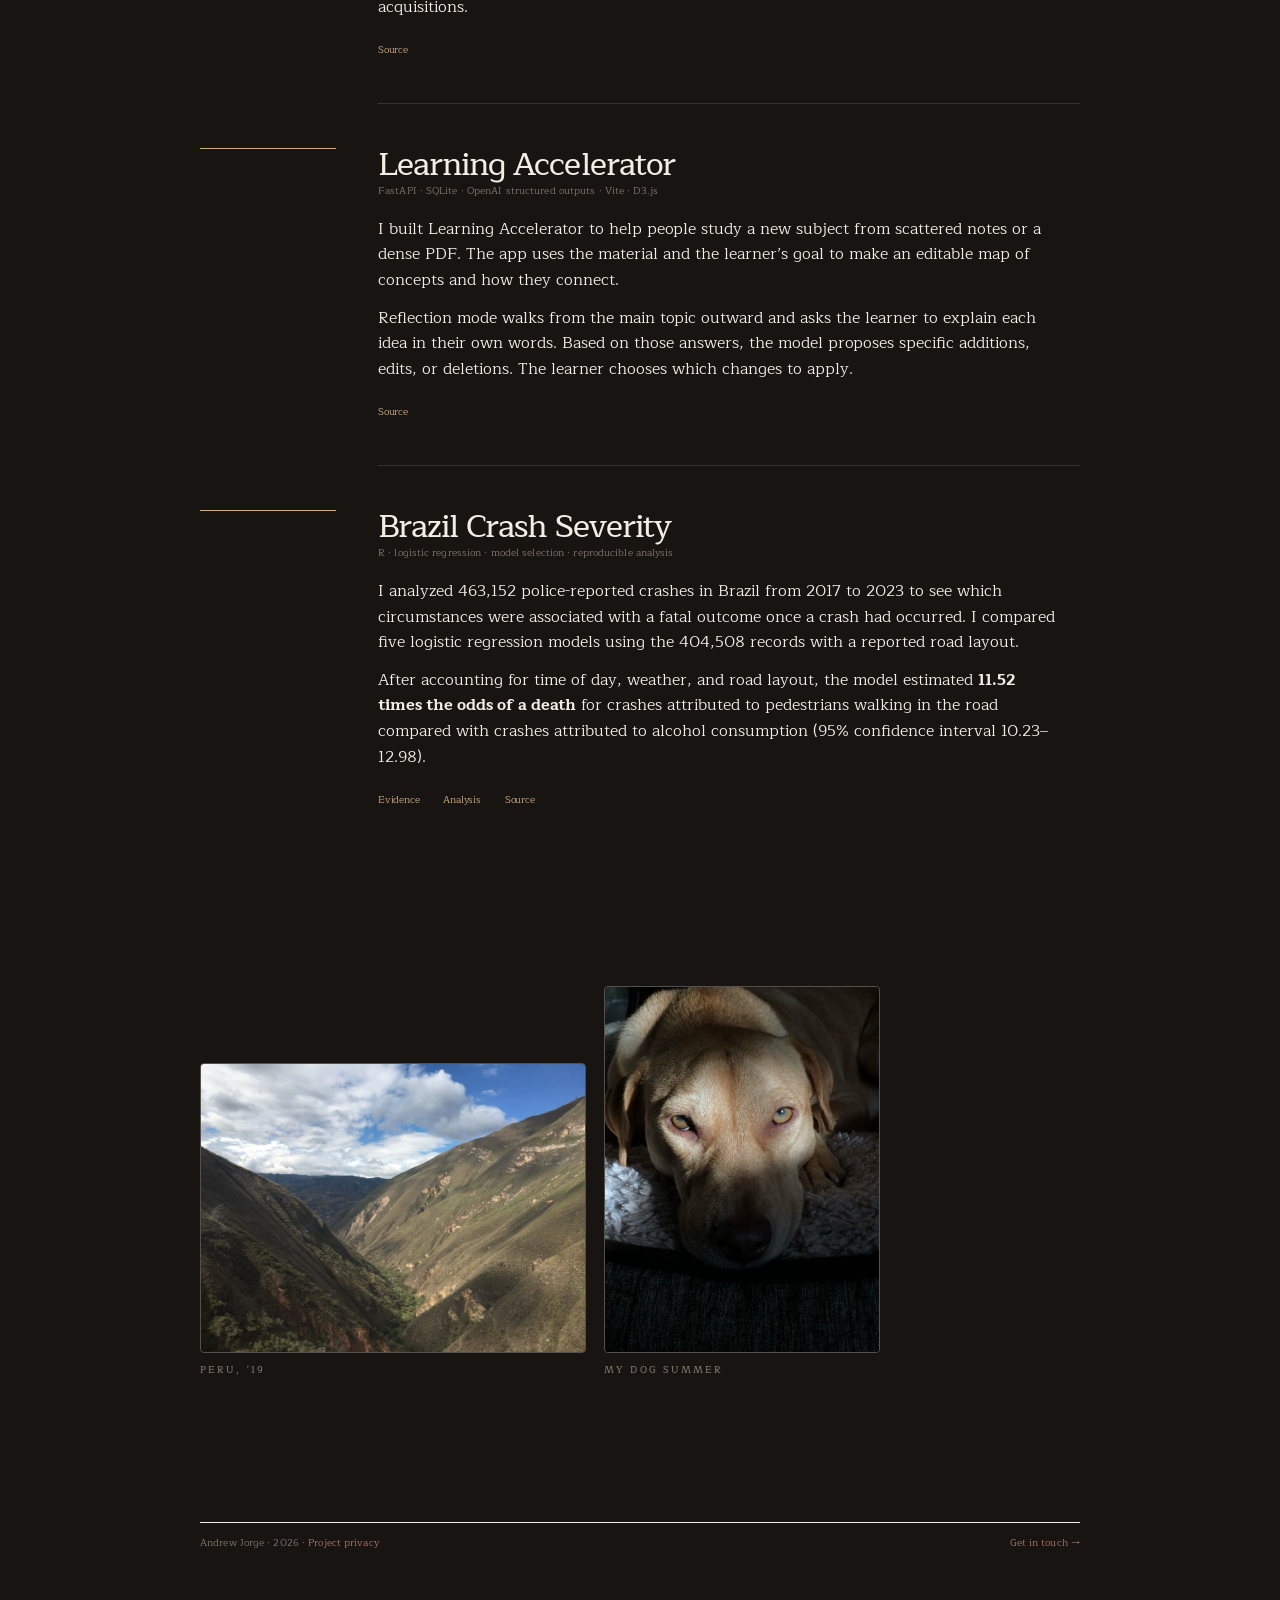
==== commit b78e4a57: "Condense Stone Point experience into bullets" ====
--- a/index.html
+++ b/index.html
@@ -333,6 +333,8 @@
     .item-body p:first-child { margin-top: 0; }
     .item-body p:last-child  { margin-bottom: 0; }
     .item-body a { color: var(--accent); text-underline-offset: 0.15em; }
+    .experience-bullets { padding-left: 1.2em; }
+    .experience-bullets li + li { margin-top: 14px; }
     .item-figures {
       margin-top: 24px;
       display: grid;
@@ -594,37 +596,26 @@
           <div class="item-title">Stone Point Capital</div>
           <div class="item-role">Applied AI Engineer</div>
           <p class="experience-lede">Some of what I did:</p>
-          <div class="item-body" style="margin-top: 16px;">
-            <p>
-              Automated a RAG Q&amp;A tool with exact citations for the Capital
-              Markets team's diligence, citations served from cache before
-              touching raw sources, so every answer is traceable.
-            </p>
-            <p>
-              Shipped an earnings
-              report summarizer for the investment team, conditioned on 50+ prior
-              analyst-written summaries so output matches house style, the difference
-              between a tool analysts adopt and one they ignore.
-            </p>
-            <p>
-              Built a working RAG prototype over internal IT documentation: hybrid
-              BM25 + FAISS dense retrieval fused by reciprocal rank fusion, a
-              cross-encoder second pass that re-reads the top 40 passages and keeps the 5
-              most relevant, and a confidence gate that declines below 0.60, scored
-              against the chunks the model actually cited. Designed a RAGAS evaluation
-              framework over a labeled Q&amp;A set (10% deliberately declinable) to
-              catch over-confident answers.
-            </p>
-            <p>
-              Built an interactive assumption tester in R for the private equity valuation
-              team: analysts slide pricing and entry/exit variables and watch valuation,
-              leveraged-buyout returns, and assumption drift recompute in ~1ms, spanning
-              49 pricing-assumption combinations, 36 entry-and-exit combinations, and 5
-              model versions, with a browser-side Excel upload and field-tagging that
-              streamlines translation into CSV. Demoed it to a VP, who deemed it
-              fit-for-purpose.
-            </p>
-          </div>
+          <ul class="item-body experience-bullets" style="margin-top: 16px;">
+            <li>
+              Automated a document Q&amp;A tool for the Capital Markets team’s diligence,
+              with exact citations so analysts can verify answers against the original sources.
+            </li>
+            <li>
+              Shipped an earnings report summarizer for the investment team, using 50+ prior
+              analyst-written summaries to match the team’s house style.
+            </li>
+            <li>
+              Built a prototype that answers questions from internal IT documentation and
+              declines when supporting evidence is weak. Designed an evaluation framework
+              with questions it should decline to check for overconfident answers.
+            </li>
+            <li>
+              Built an interactive valuation tool that lets private equity analysts change
+              pricing assumptions and immediately see the effects on valuations and investment
+              returns. Presented it to a VP, who judged it fit for purpose.
+            </li>
+          </ul>
         </div>
       </div>
 
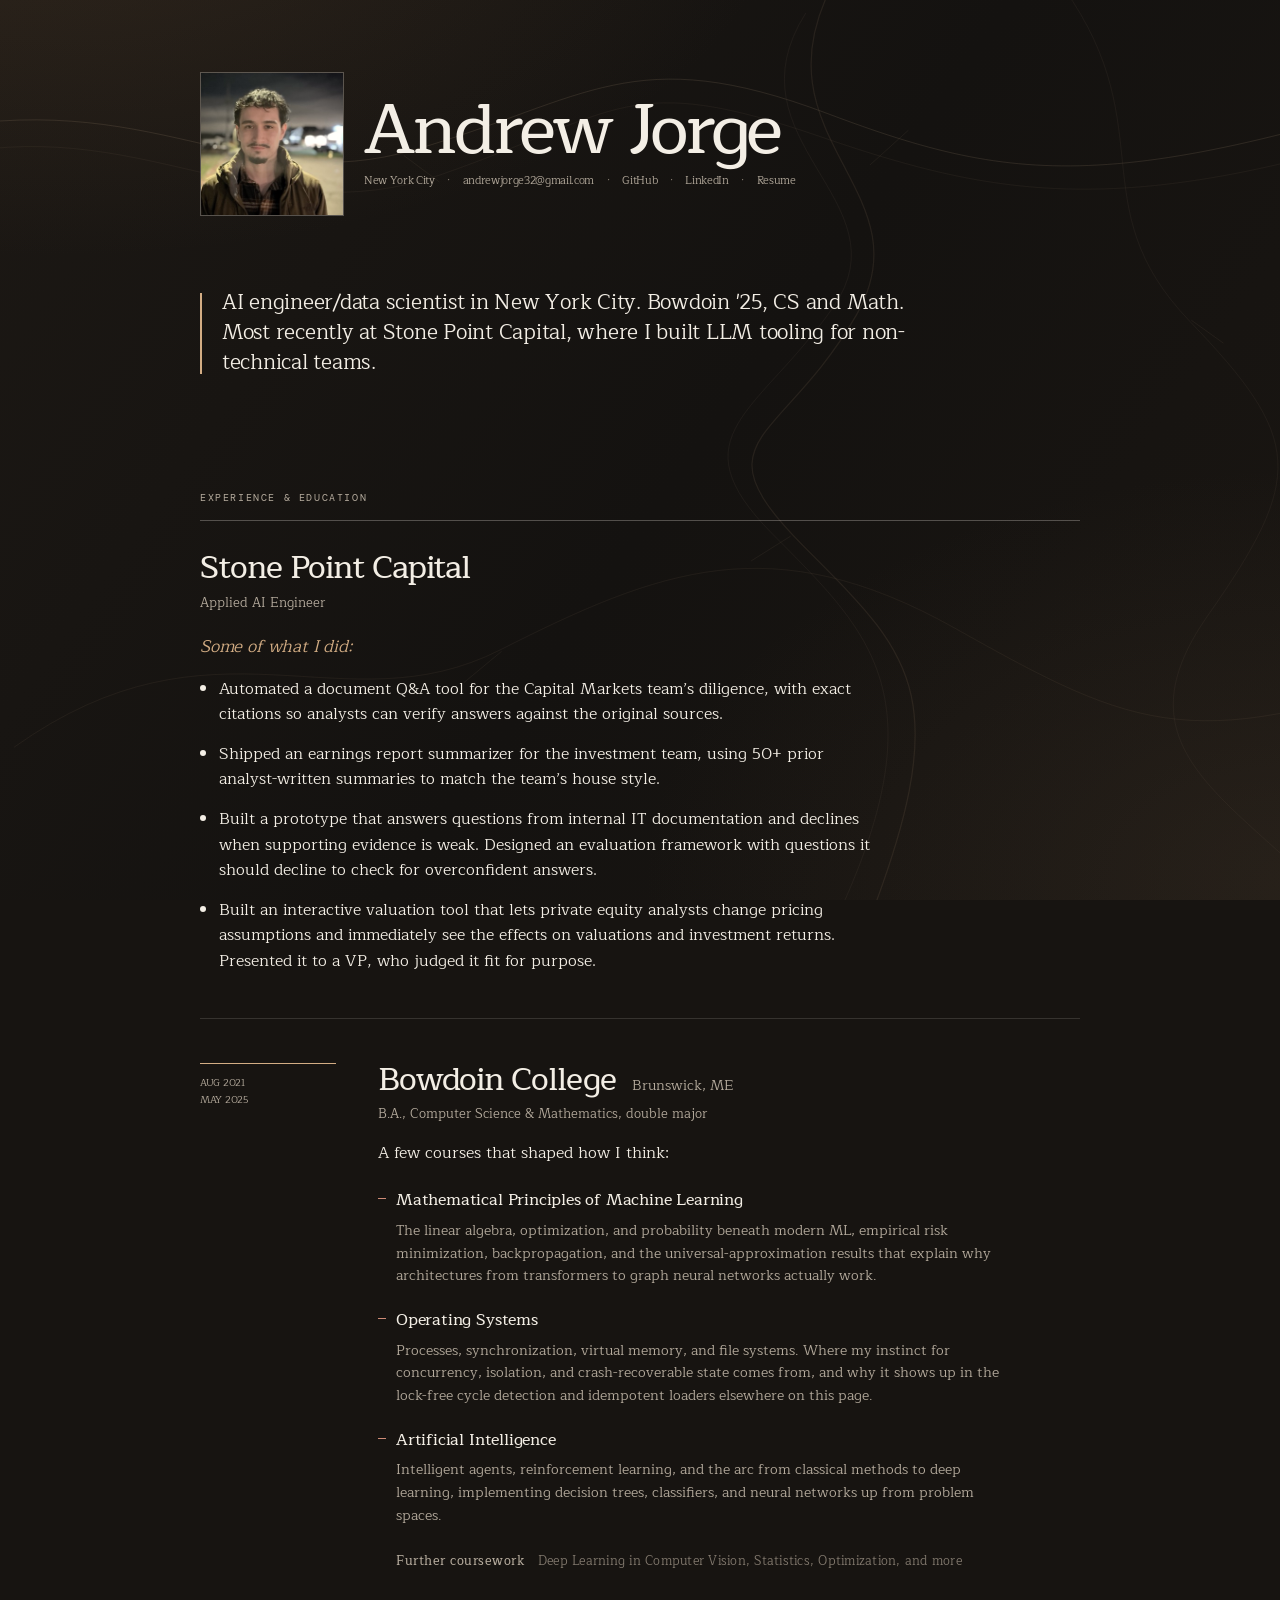
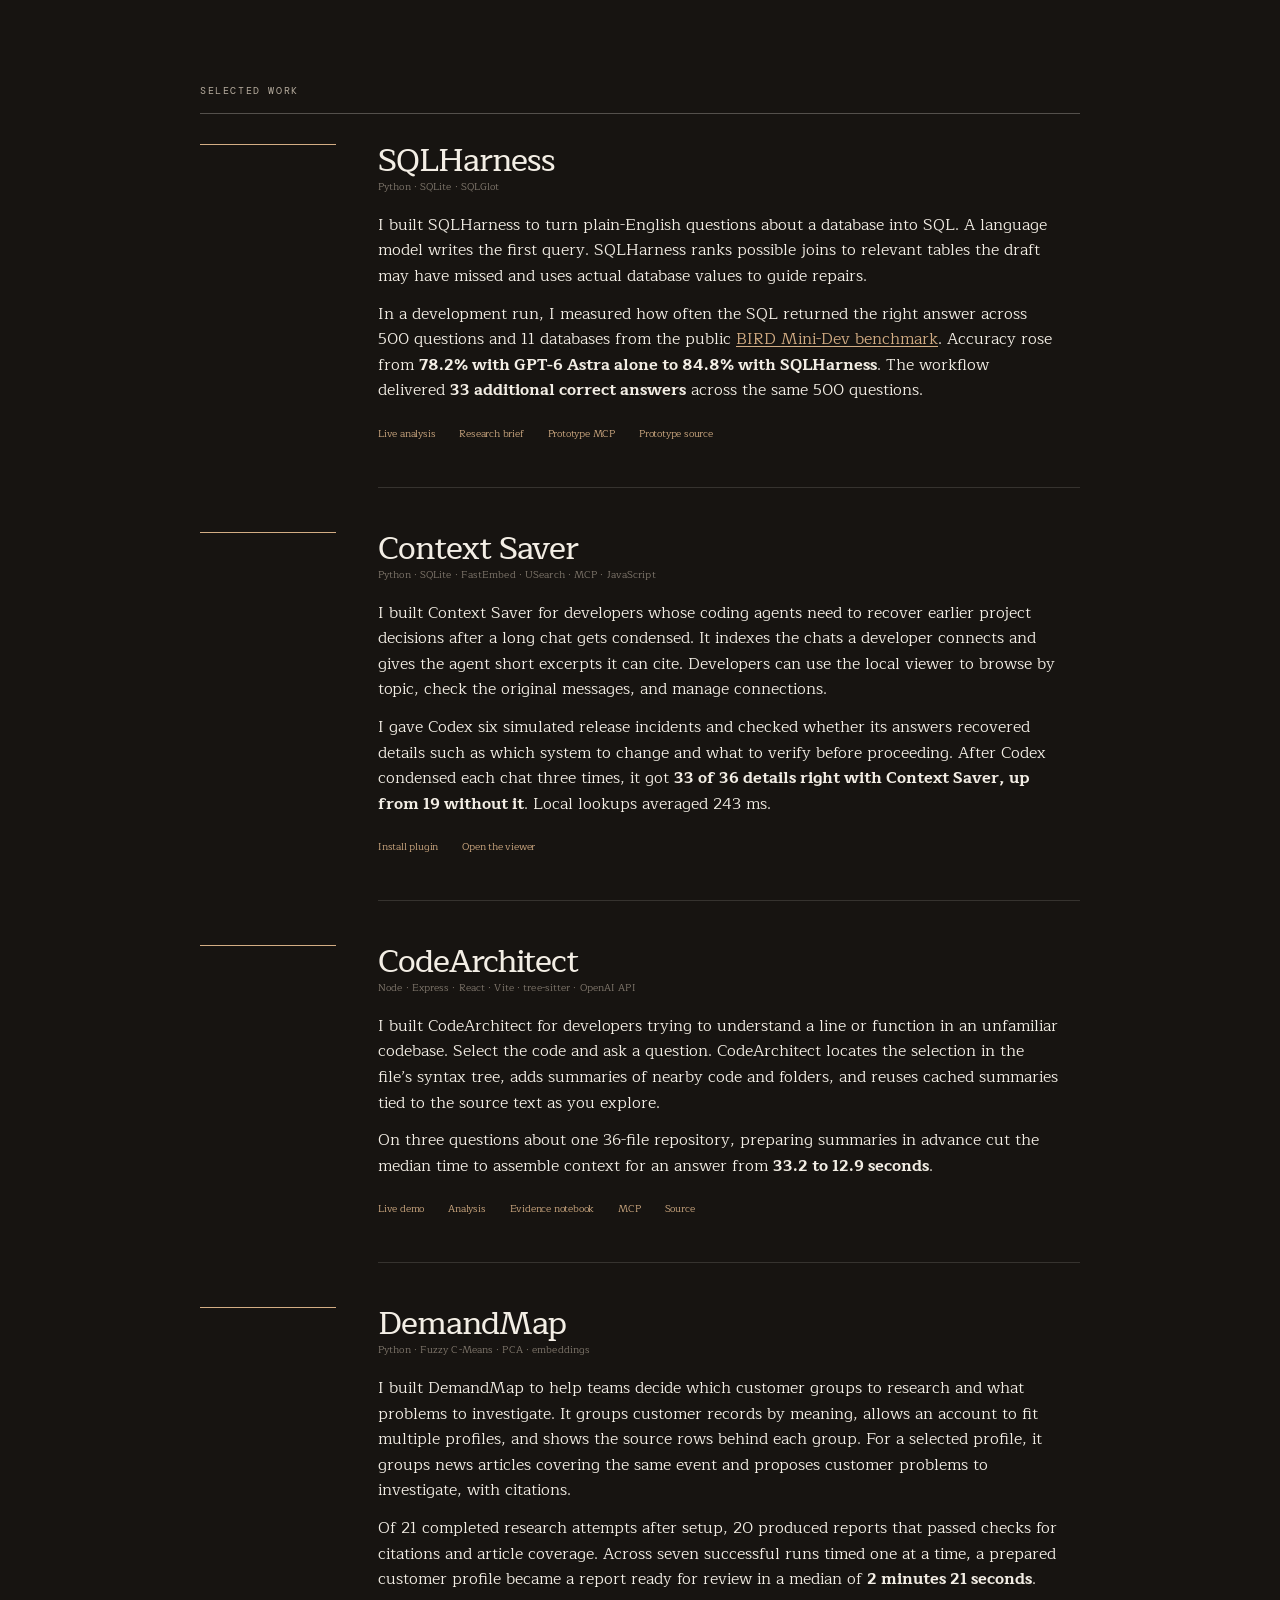
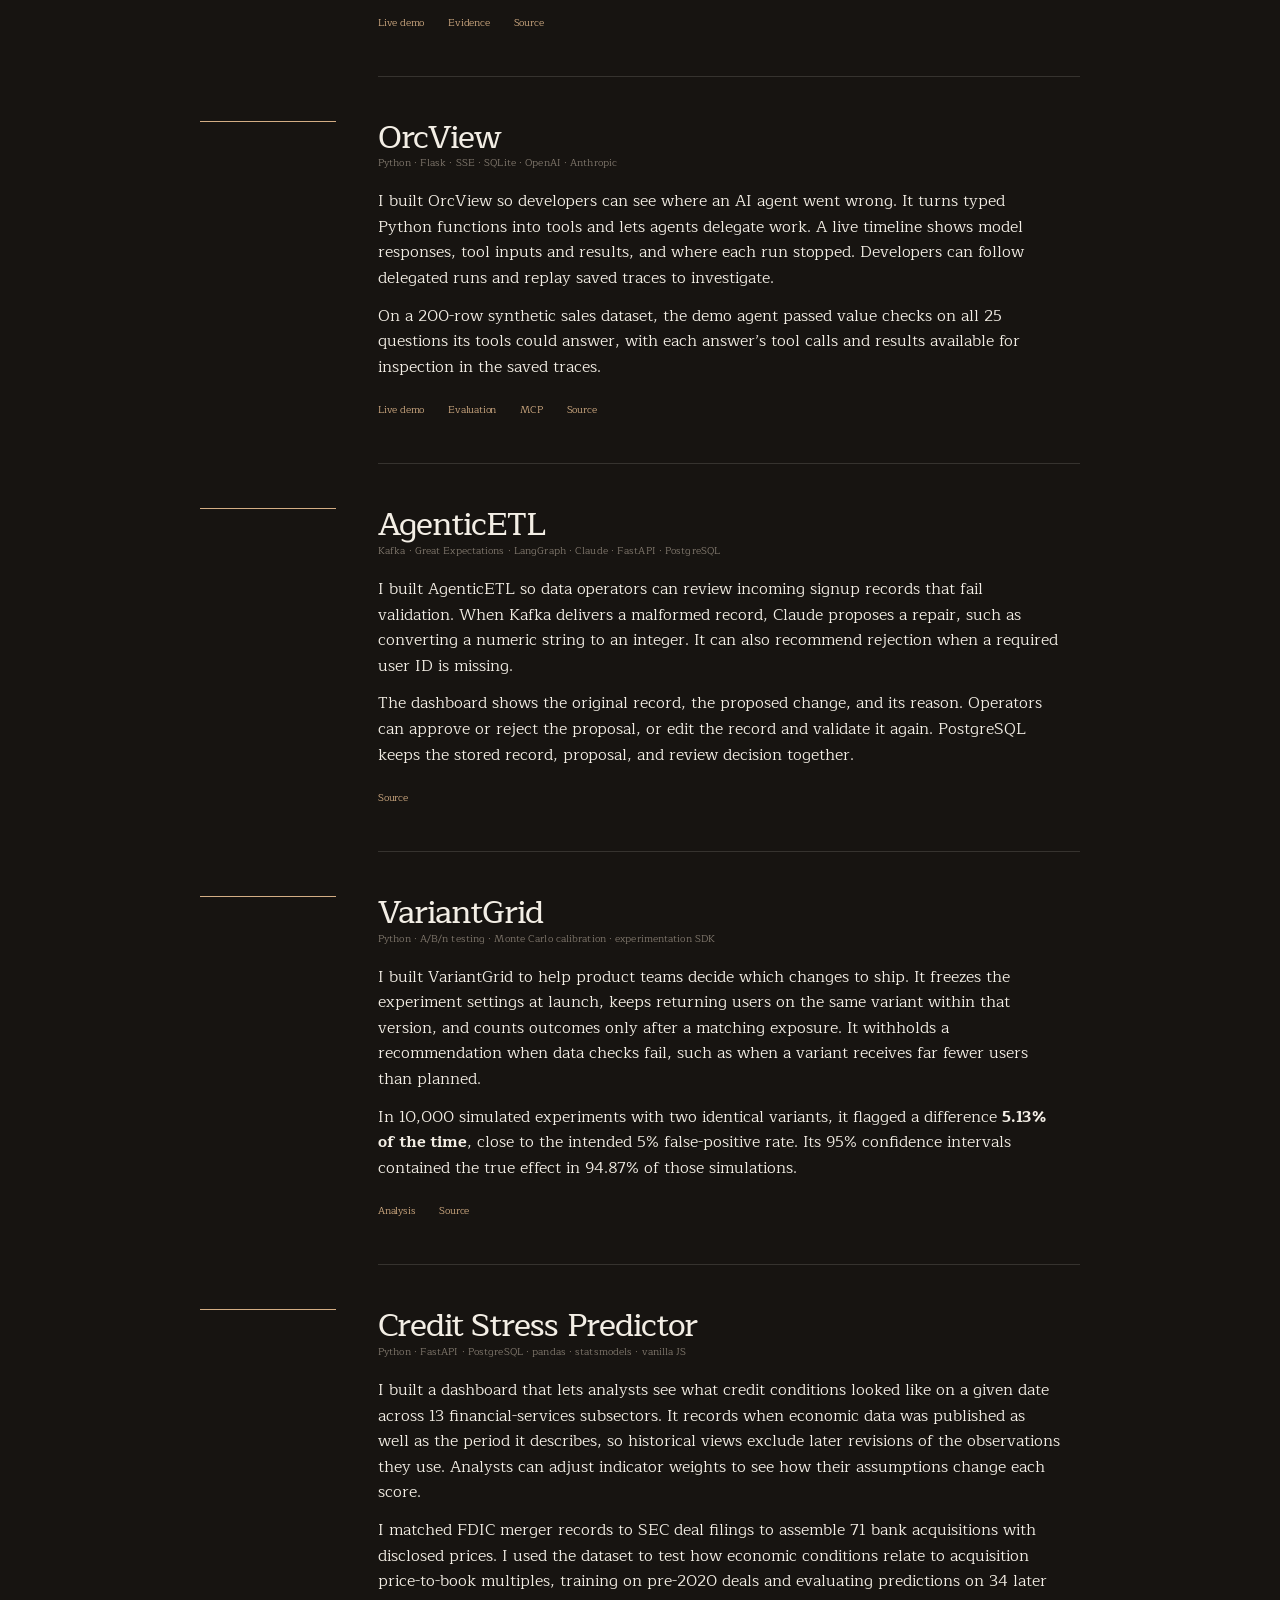
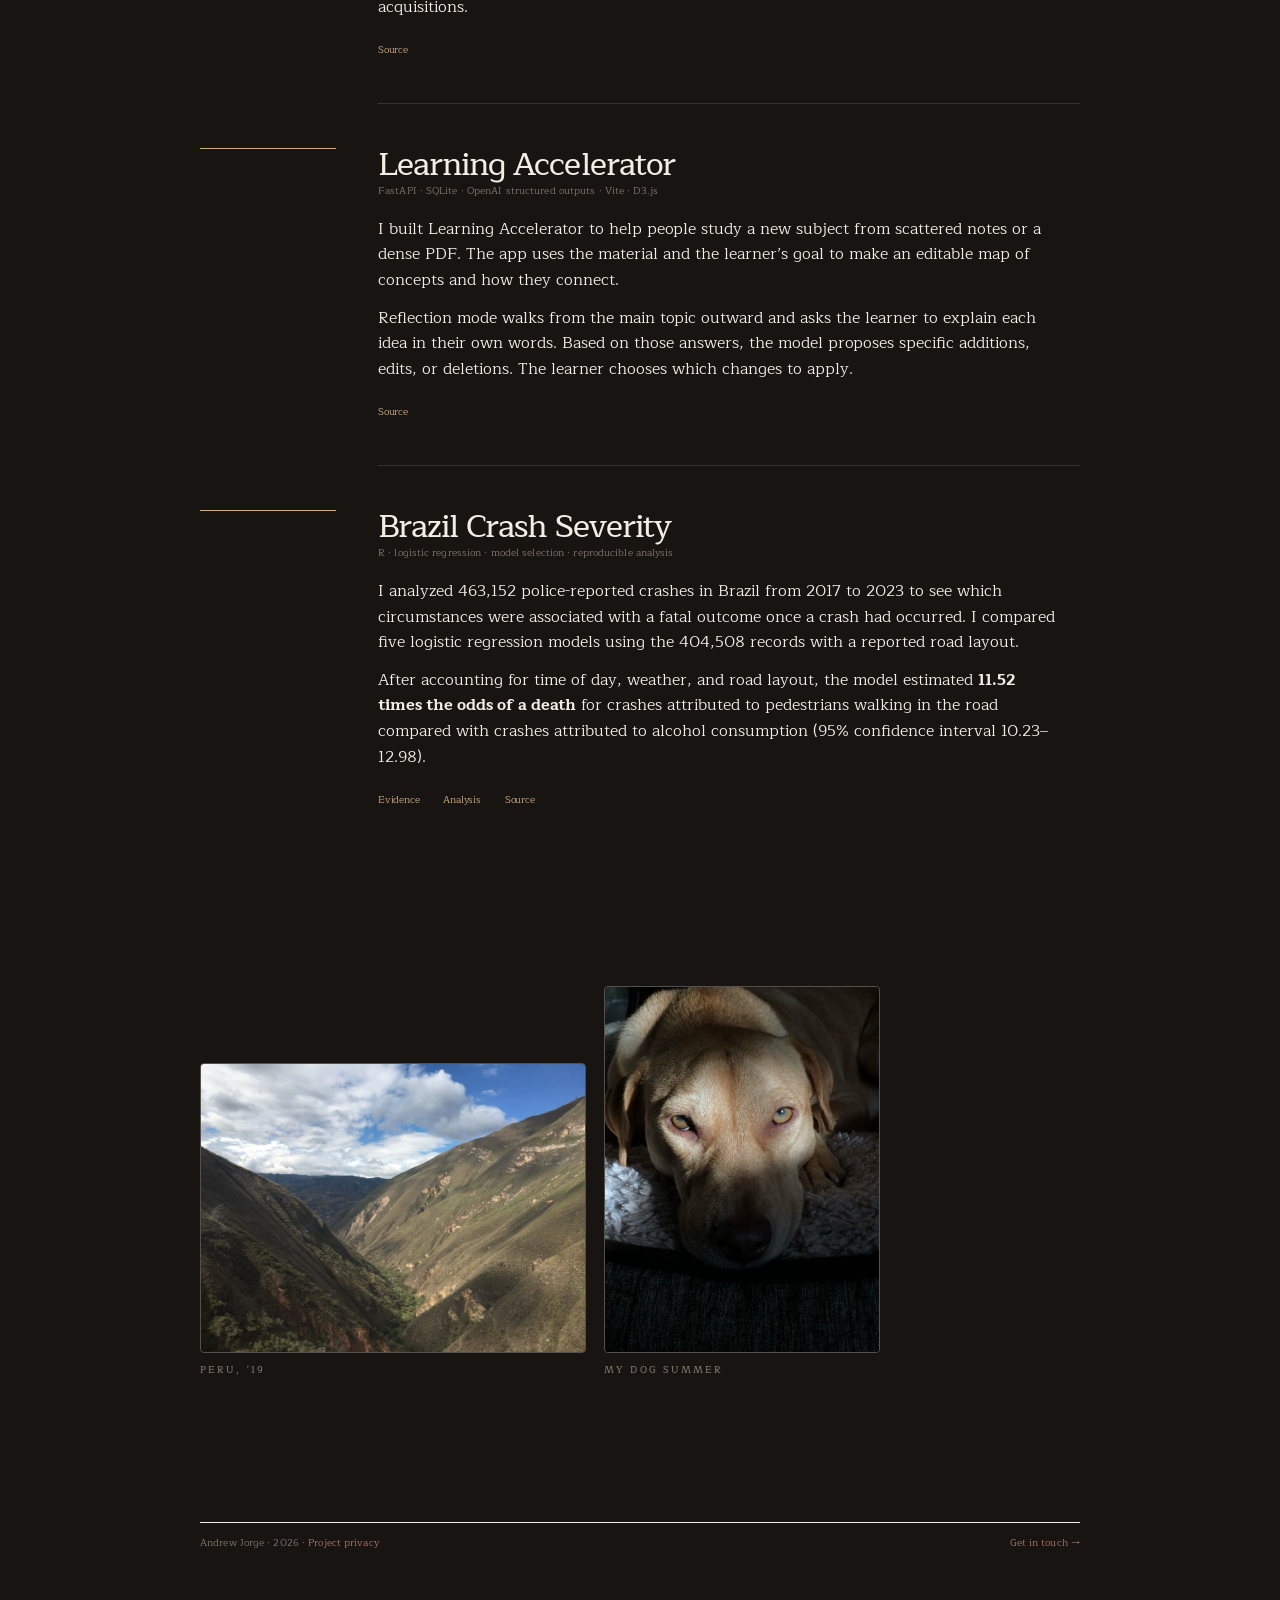
==== commit a8487aef: "Show Context Saver implementation stack" ====
--- a/index.html
+++ b/index.html
@@ -704,7 +704,7 @@
             <a href="https://github.com/ajorge2/context-saver" target="_blank" rel="noopener">Context Saver</a>
           </span>
           <div class="item-stack">
-            Codex · Claude Code · macOS
+            Python · SQLite · FastEmbed · USearch · MCP · JavaScript
           </div>
           <div class="item-body">
             <p>
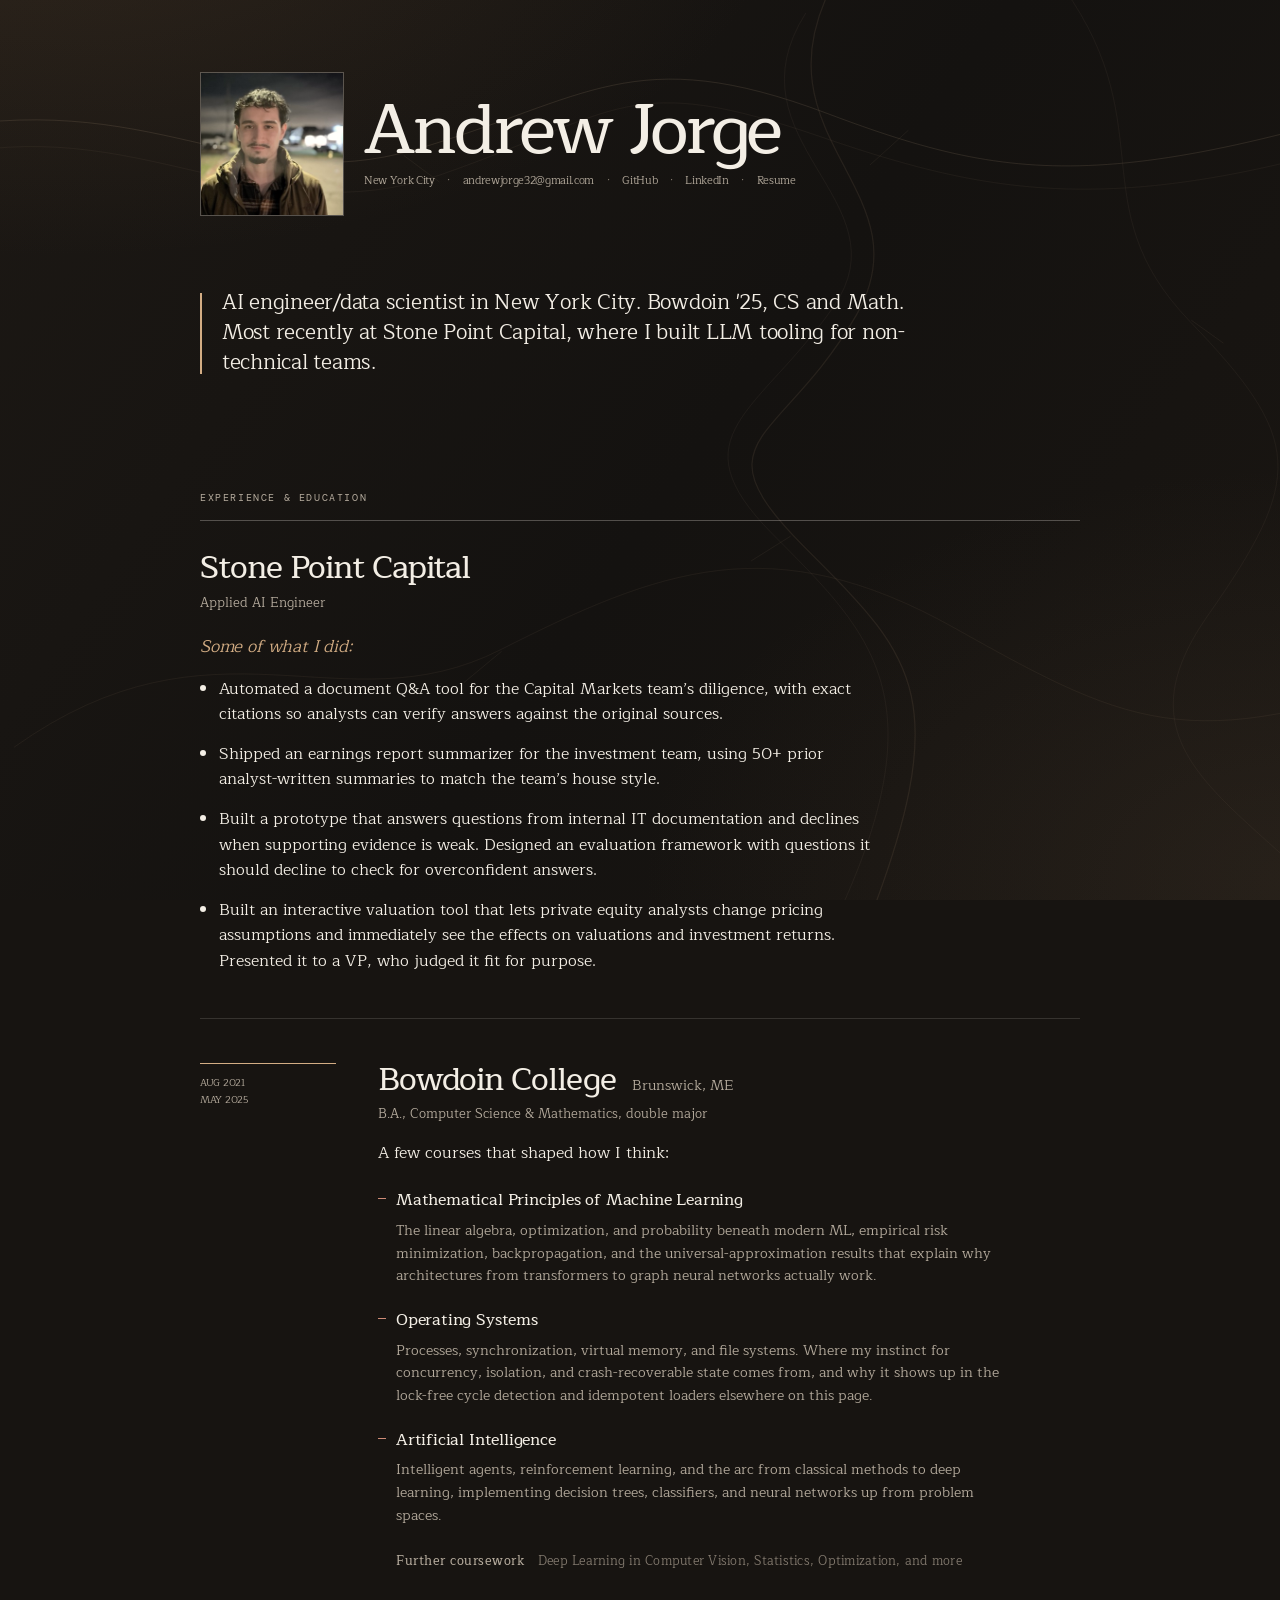
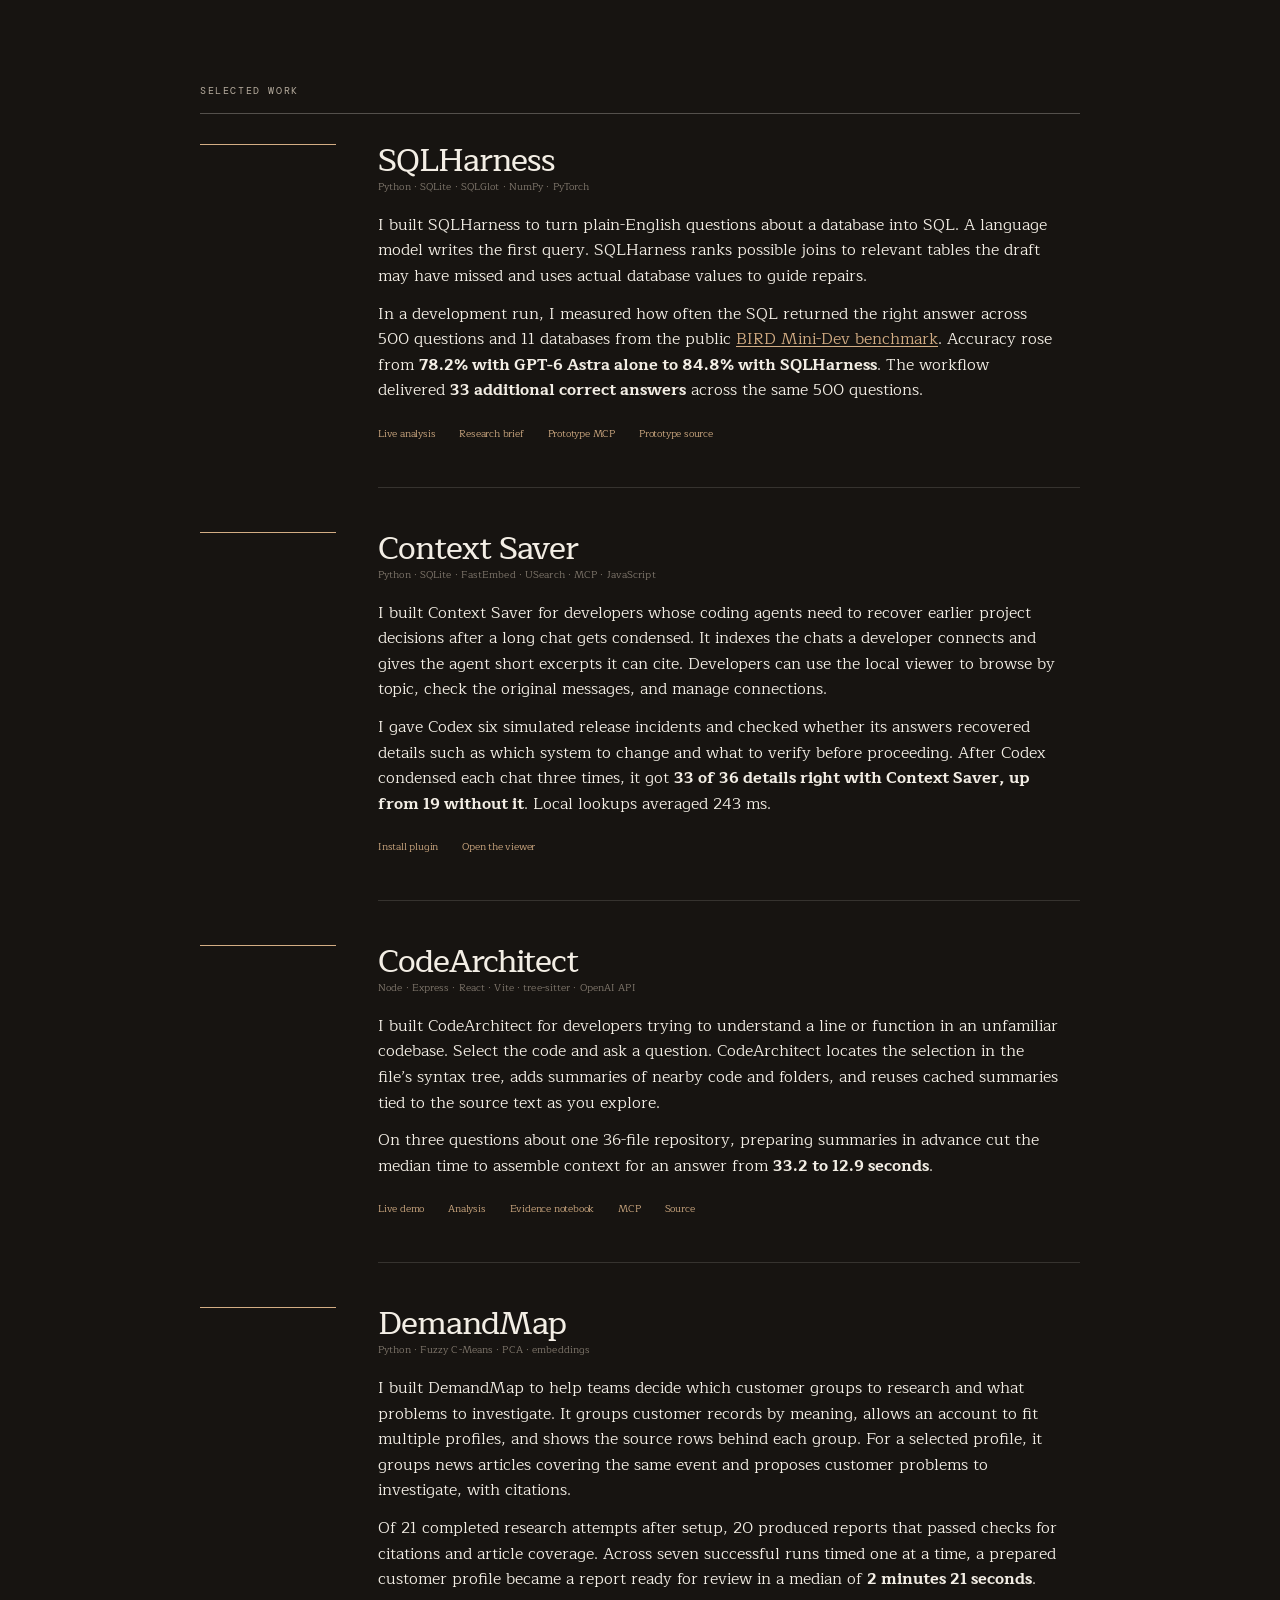
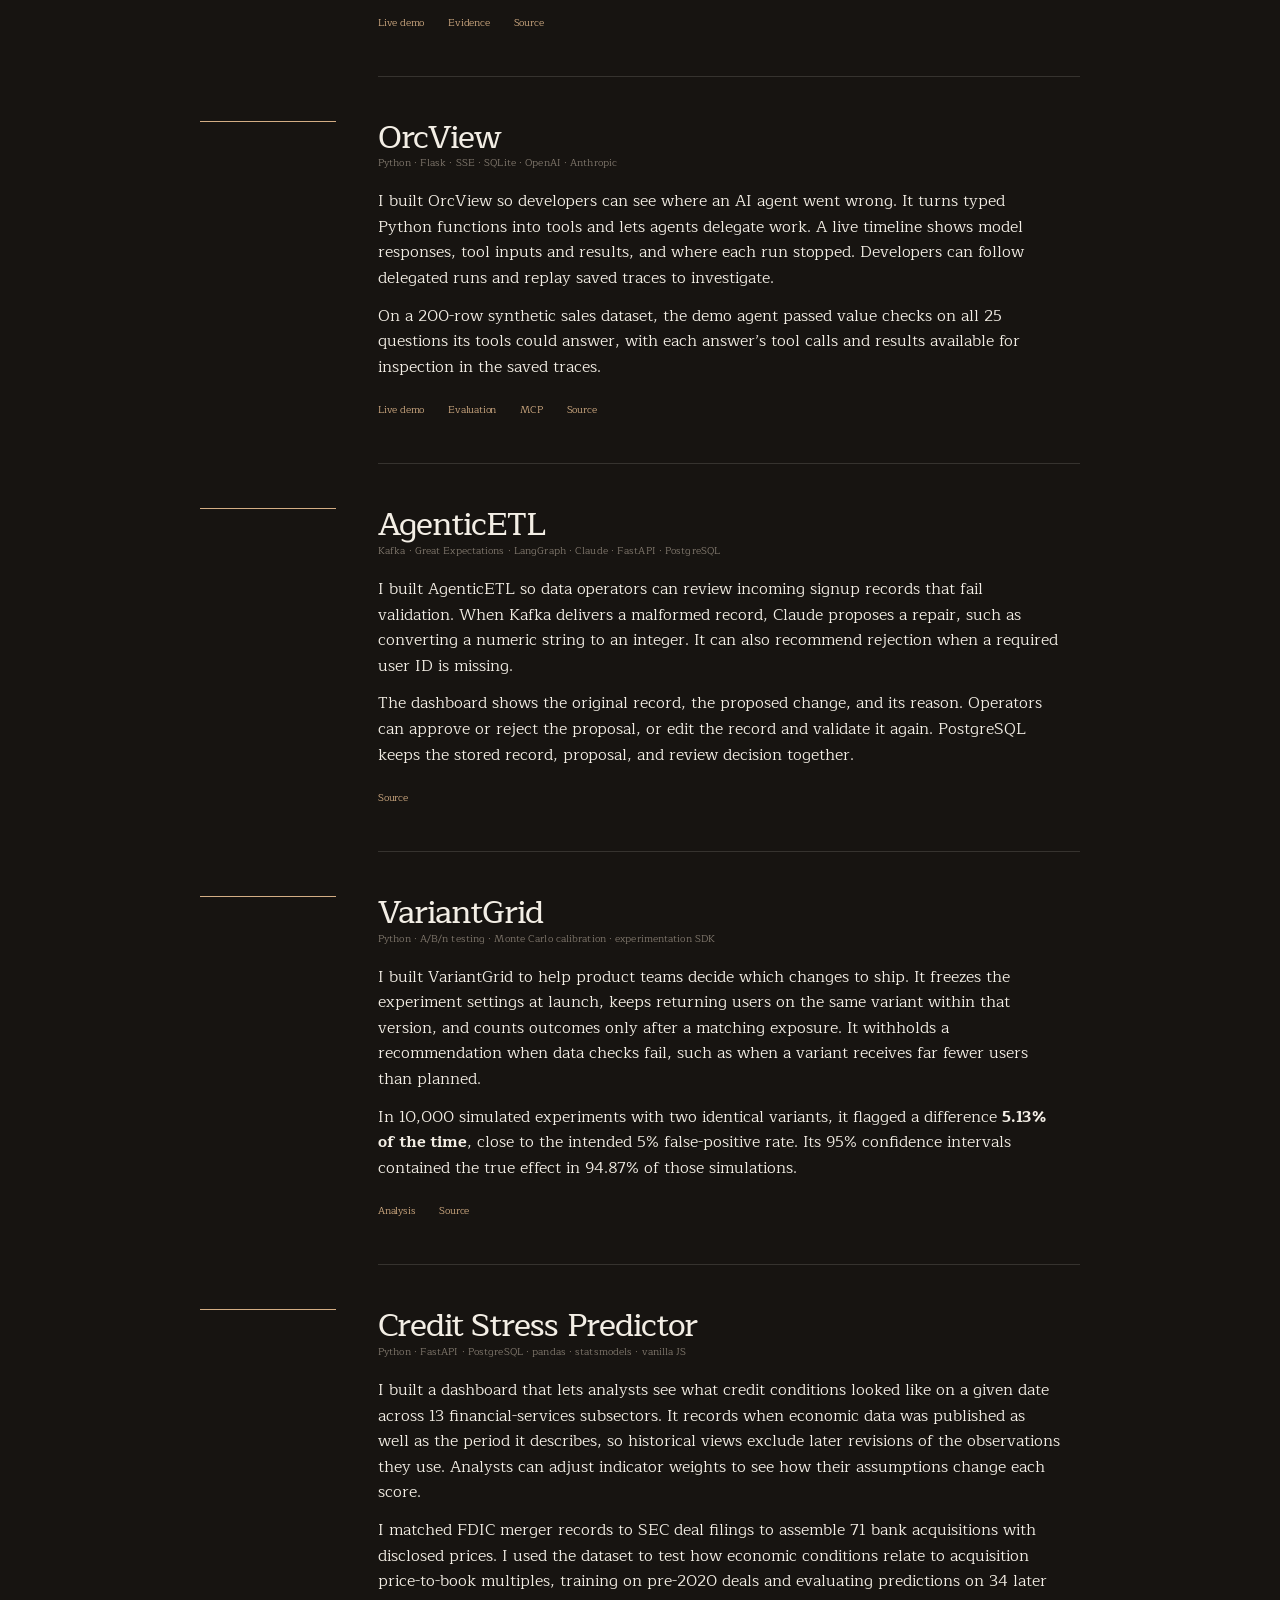
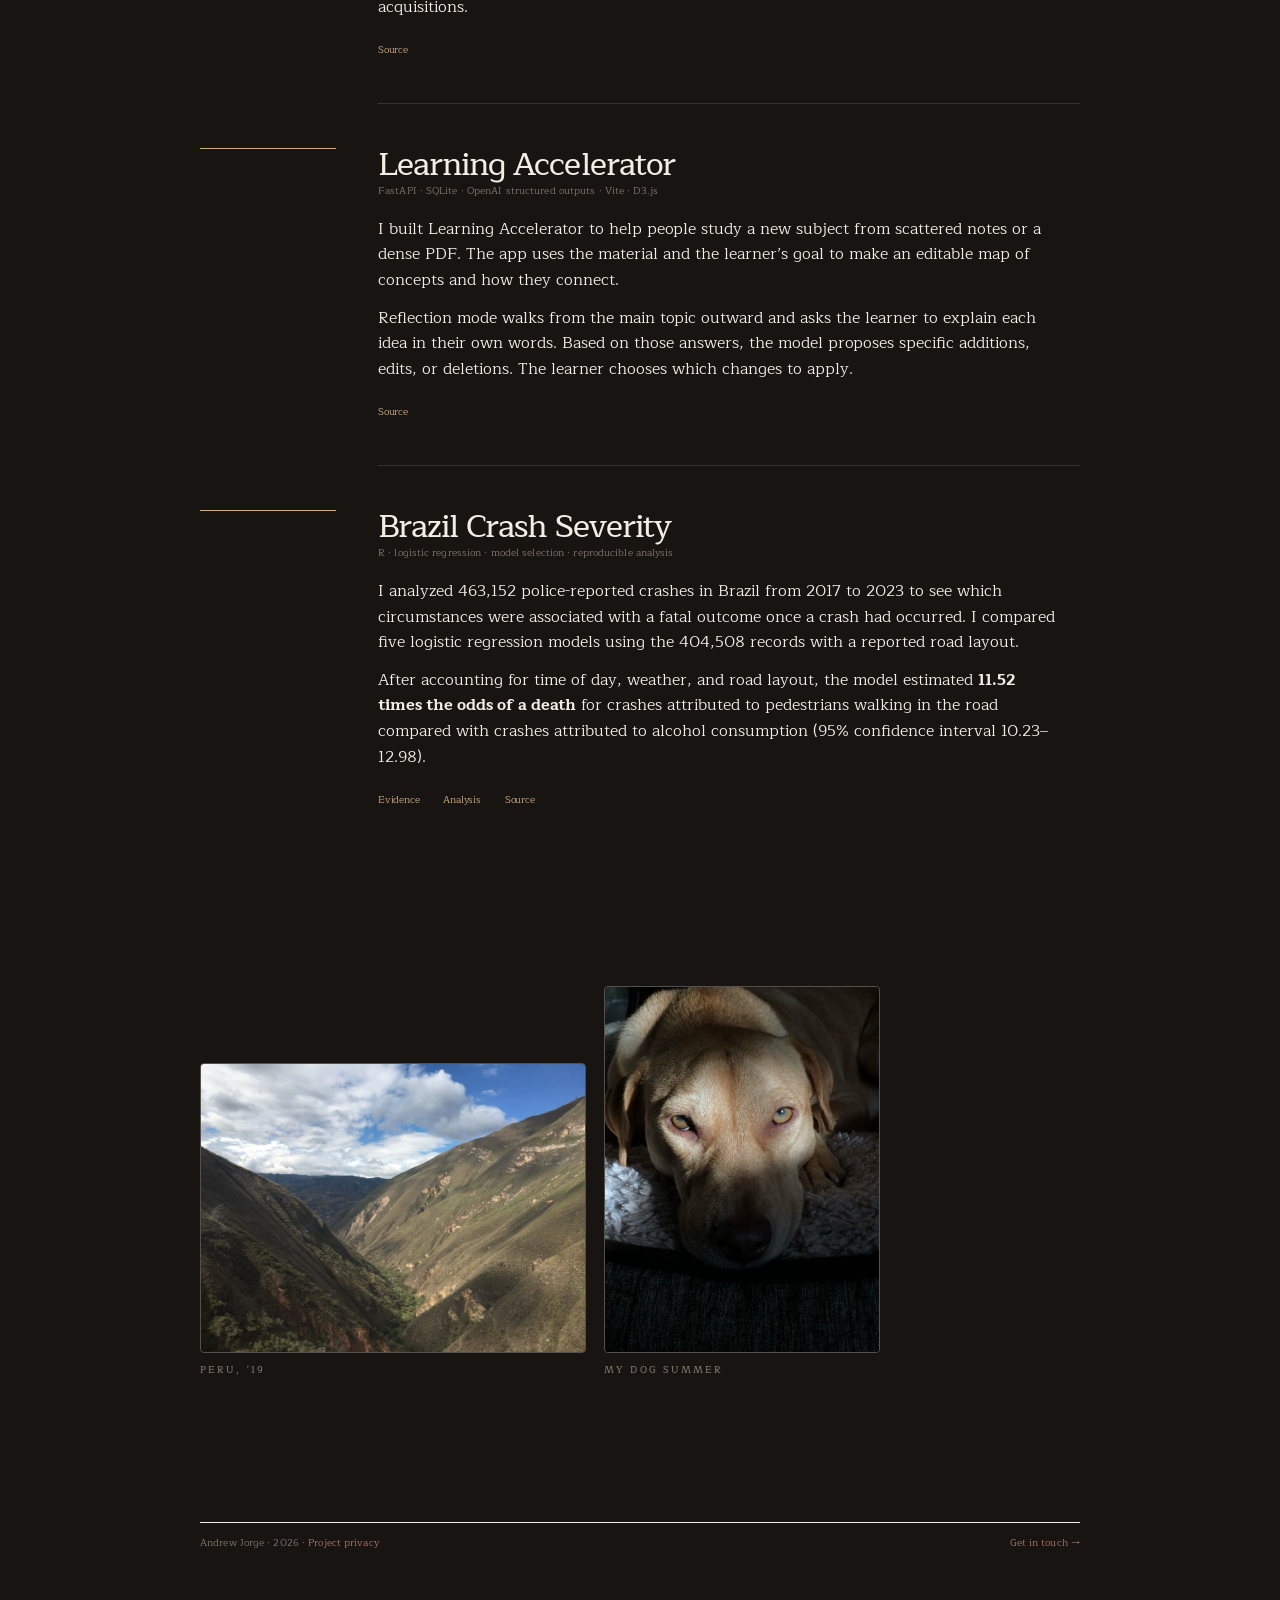
==== commit b122af30: "Complete SQLHarness technology stack" ====
--- a/index.html
+++ b/index.html
@@ -670,7 +670,7 @@
             <a href="https://andrewjorge.com/SQLHarness/" target="_blank" rel="noopener">SQLHarness</a>
           </span>
           <div class="item-stack">
-            Python · SQLite · SQLGlot
+            Python · SQLite · SQLGlot · NumPy · PyTorch
           </div>
           <div class="item-body">
             <p>
